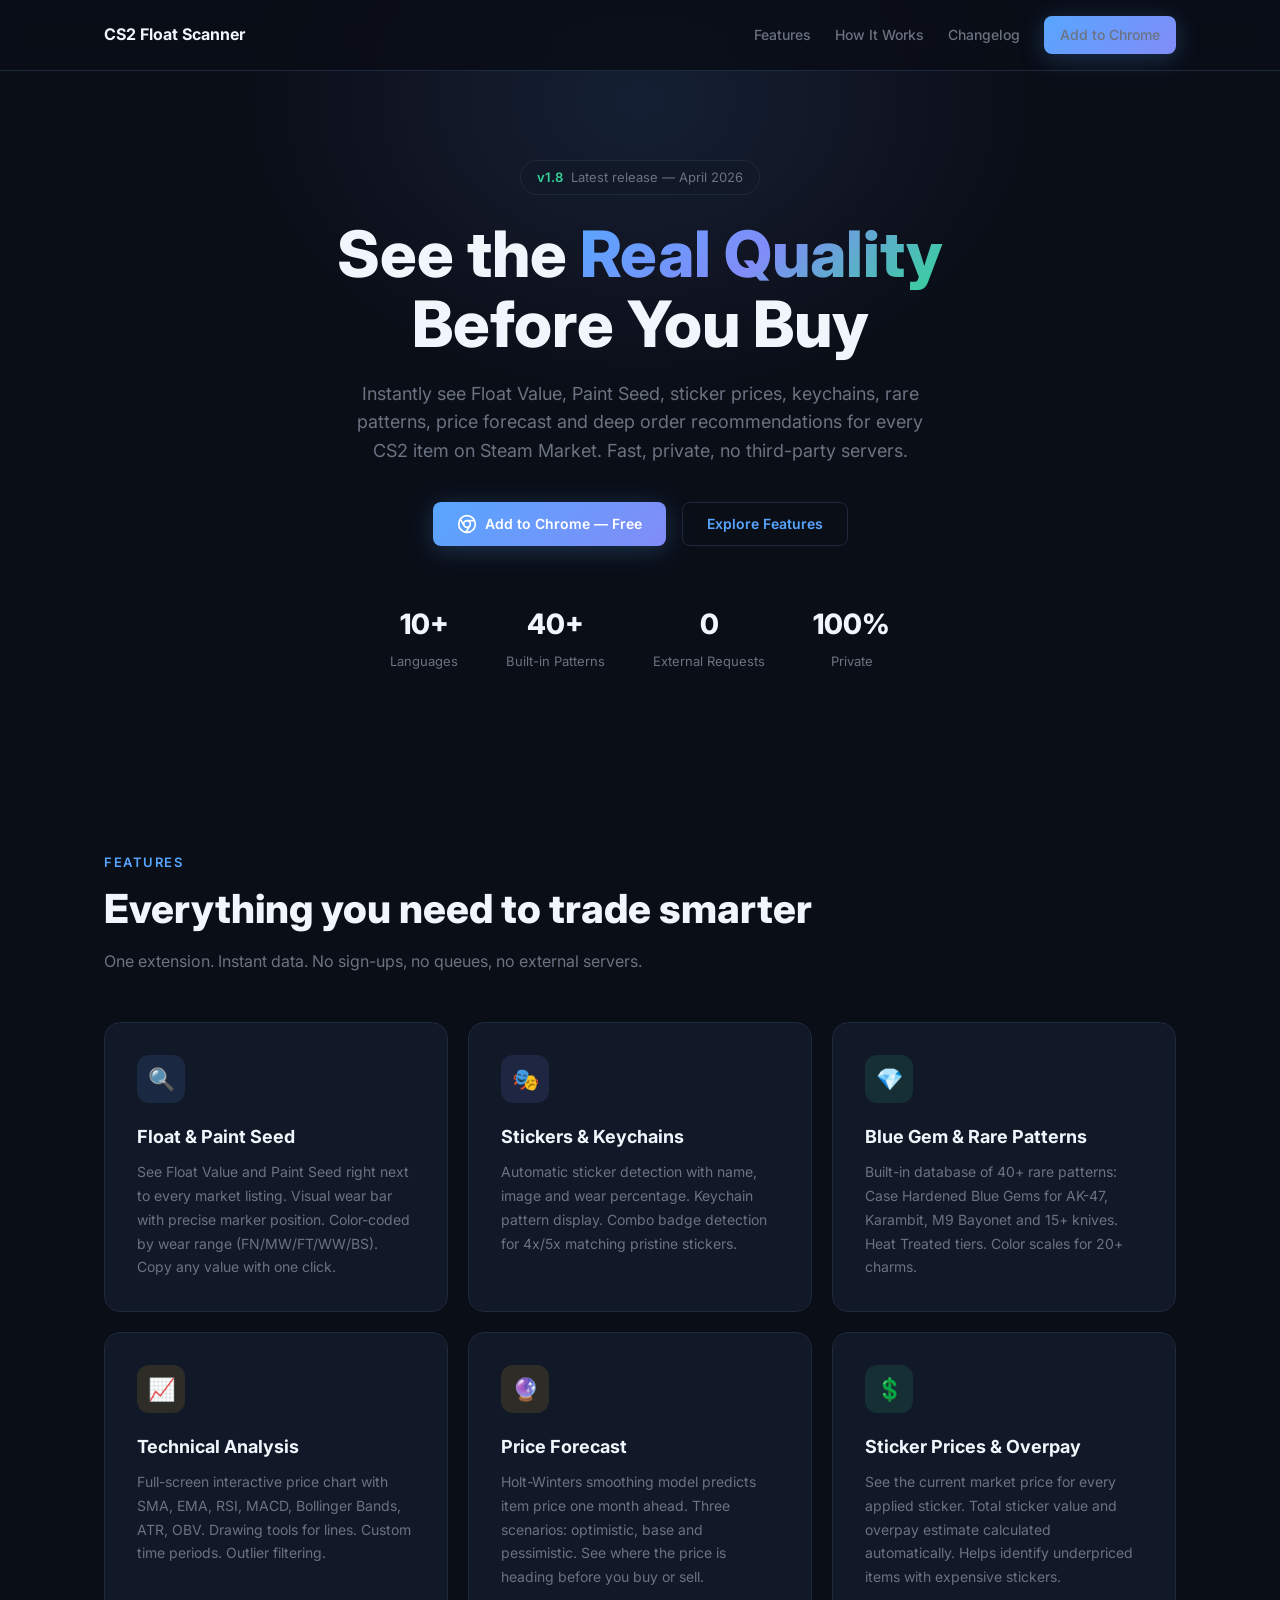
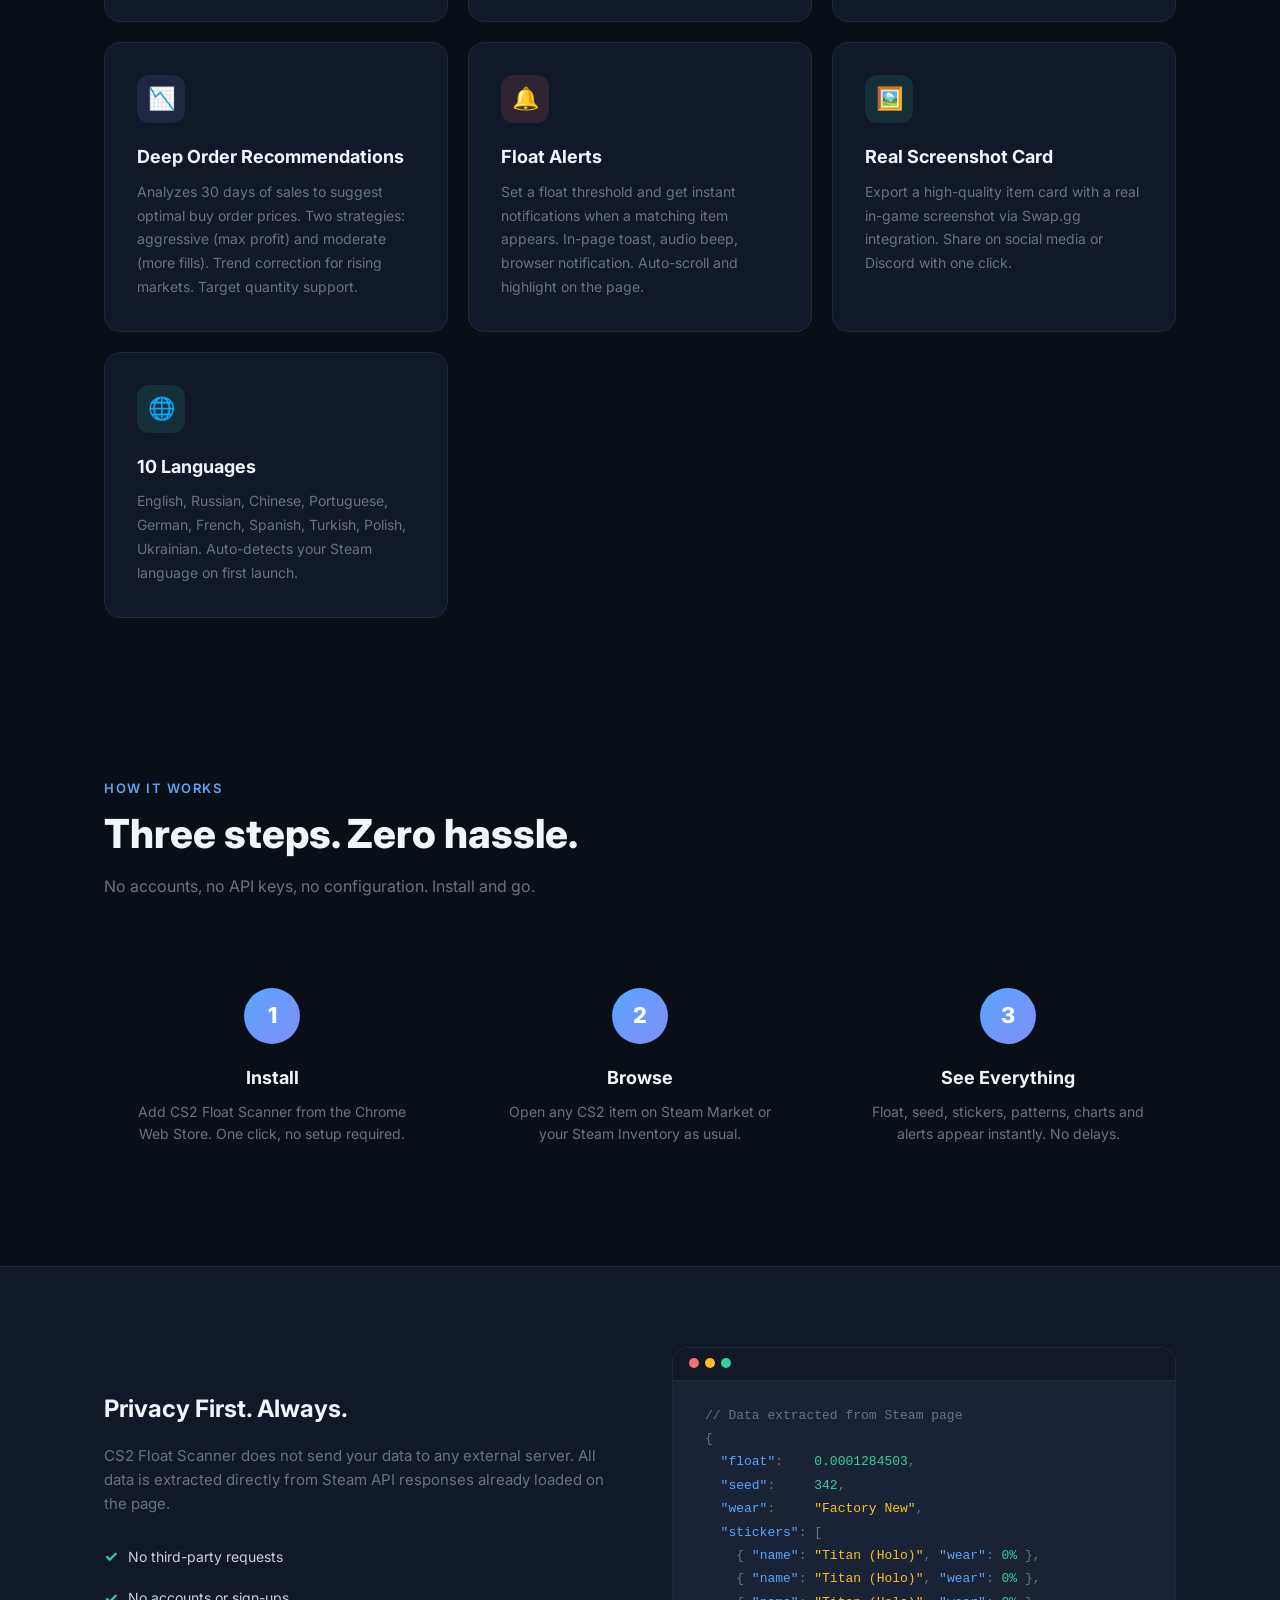
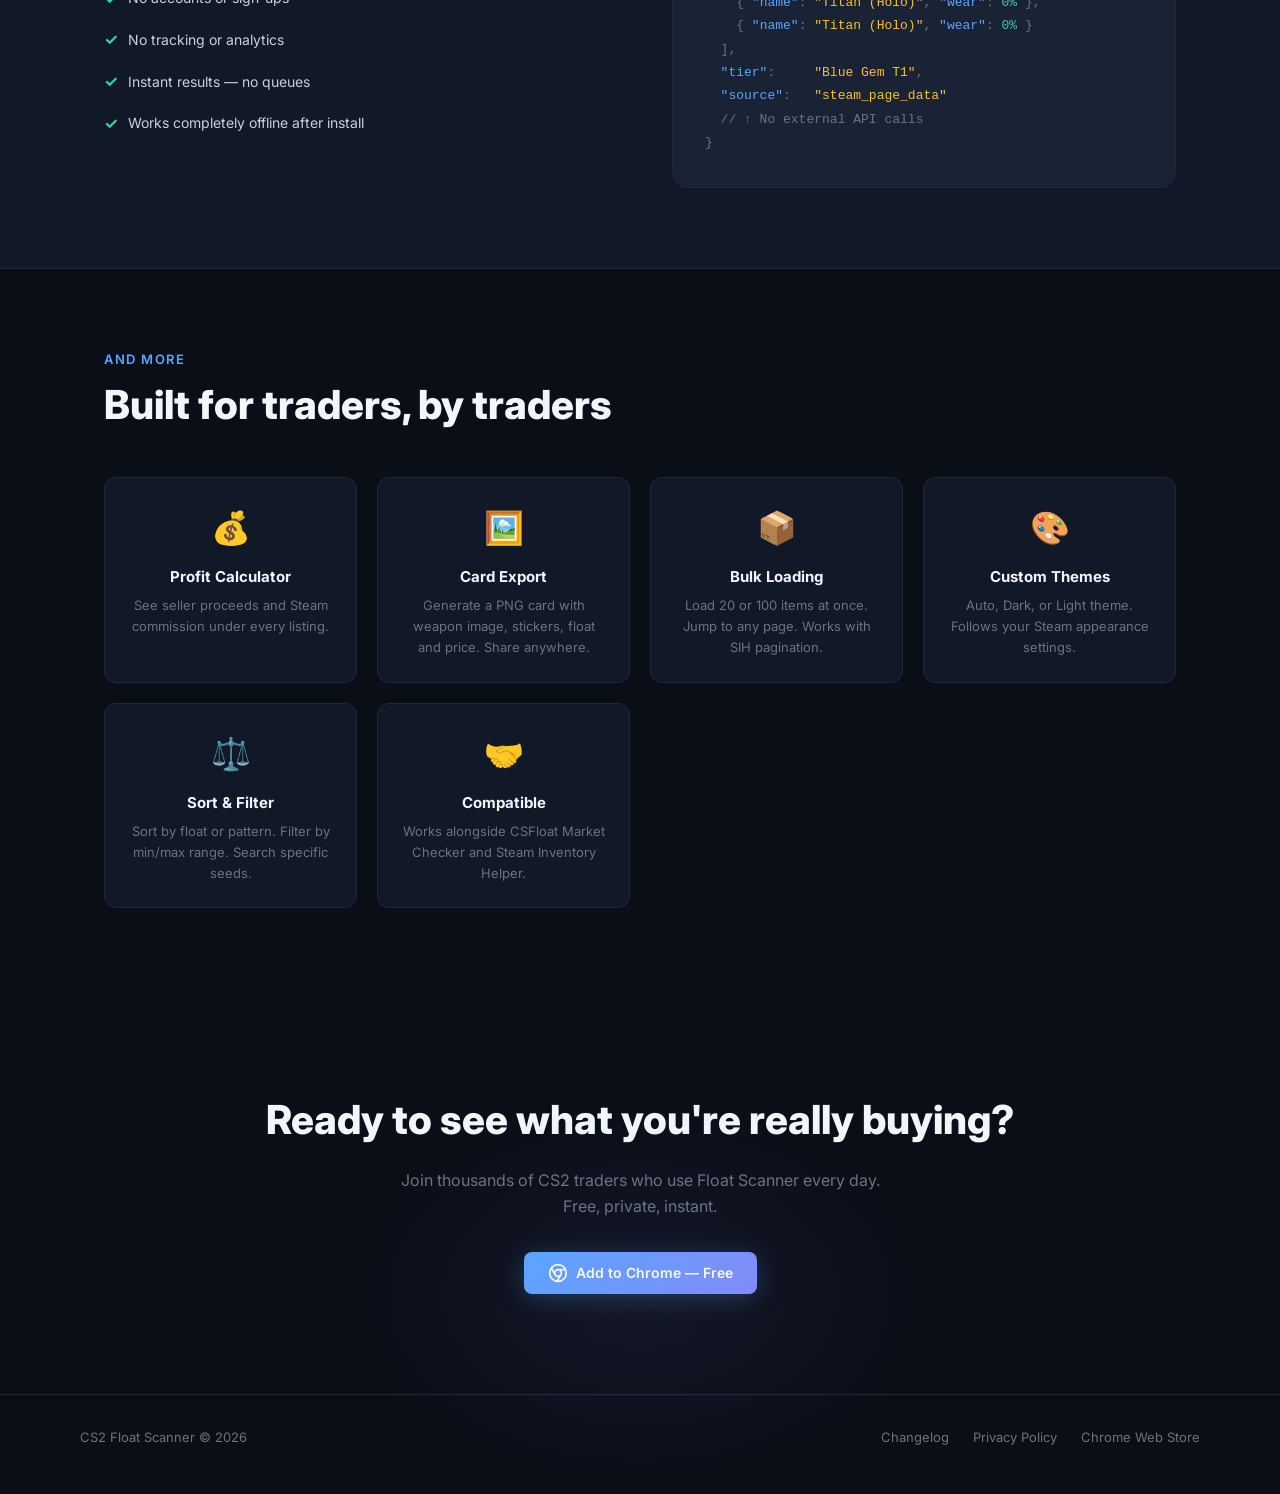
==== index.html @ b7ea1c14 "Update site - v1.8.0" ====
<!DOCTYPE html>
<html lang="en">
<head>
  <meta charset="UTF-8">
  <meta name="viewport" content="width=device-width, initial-scale=1.0">
  <title>CS2 Float Scanner — See the Real Quality Before You Buy</title>
  <meta name="description" content="Chrome extension that shows Float Value, Paint Seed, stickers, keychains, Blue Gem tiers, chart analysis and alerts for CS2 items on Steam Market.">
  <link rel="icon" type="image/png" href="https://raw.githubusercontent.com/cs2floatscanner/cs2floatscanner.github.io/main/icon48.png">
  <link rel="preconnect" href="https://fonts.googleapis.com">
  <link rel="preconnect" href="https://fonts.gstatic.com" crossorigin>
  <link href="https://fonts.googleapis.com/css2?family=Inter:wght@400;500;600;700;800&display=swap" rel="stylesheet">
  <style>
    :root {
      --bg: #0a0e17;
      --surface: #111827;
      --surface2: #1a2236;
      --border: #1e293b;
      --text: #c9d1d9;
      --text-dim: #6b7280;
      --heading: #f0f6fc;
      --accent: #58a6ff;
      --accent2: #818cf8;
      --green: #34d399;
      --orange: #fbbf24;
      --red: #f87171;
      --glow: rgba(88, 166, 255, 0.15);
    }

    * { margin: 0; padding: 0; box-sizing: border-box; }

    body {
      background: var(--bg);
      color: var(--text);
      font-family: 'Inter', -apple-system, 'Segoe UI', sans-serif;
      line-height: 1.6;
      overflow-x: hidden;
    }

    /* --- Nav --- */
    .nav {
      position: fixed;
      top: 0;
      left: 0;
      right: 0;
      z-index: 100;
      padding: 16px 0;
      background: rgba(10, 14, 23, 0.85);
      backdrop-filter: blur(12px);
      border-bottom: 1px solid var(--border);
    }

    .nav__inner {
      max-width: 1120px;
      margin: 0 auto;
      padding: 0 24px;
      display: flex;
      align-items: center;
      justify-content: space-between;
    }

    .nav__brand {
      display: flex;
      align-items: center;
      gap: 10px;
      text-decoration: none;
      color: var(--heading);
      font-weight: 700;
      font-size: 16px;
    }

    .nav__brand img {
      width: 32px;
      height: 32px;
      border-radius: 8px;
    }

    .nav__links {
      display: flex;
      gap: 24px;
      align-items: center;
    }

    .nav__links a {
      color: var(--text-dim);
      text-decoration: none;
      font-size: 14px;
      font-weight: 500;
      transition: color 0.15s;
    }

    .nav__links a:hover { color: var(--heading); }

    .btn {
      display: inline-flex;
      align-items: center;
      gap: 8px;
      padding: 10px 24px;
      border-radius: 8px;
      font-size: 14px;
      font-weight: 600;
      text-decoration: none;
      transition: all 0.2s;
      border: none;
      cursor: pointer;
    }

    .btn--primary {
      background: linear-gradient(135deg, var(--accent), var(--accent2));
      color: #fff;
      box-shadow: 0 4px 24px rgba(88, 166, 255, 0.25);
    }

    .btn--primary:hover {
      transform: translateY(-2px);
      box-shadow: 0 8px 32px rgba(88, 166, 255, 0.35);
    }

    .btn--outline {
      background: transparent;
      color: var(--accent);
      border: 1px solid var(--border);
    }

    .btn--outline:hover {
      background: var(--glow);
      border-color: var(--accent);
    }

    .btn--sm { padding: 8px 16px; font-size: 13px; }

    /* --- Hero --- */
    .hero {
      position: relative;
      padding: 160px 24px 100px;
      text-align: center;
      overflow: hidden;
    }

    .hero__glow {
      position: absolute;
      top: -200px;
      left: 50%;
      transform: translateX(-50%);
      width: 800px;
      height: 600px;
      background: radial-gradient(ellipse at center,
        rgba(88, 166, 255, 0.12) 0%,
        rgba(129, 140, 248, 0.06) 40%,
        transparent 70%);
      pointer-events: none;
      animation: pulseGlow 6s ease-in-out infinite;
    }

    @keyframes pulseGlow {
      0%, 100% { opacity: 0.8; transform: translateX(-50%) scale(1); }
      50% { opacity: 1; transform: translateX(-50%) scale(1.1); }
    }

    .hero__badge {
      display: inline-flex;
      align-items: center;
      gap: 8px;
      padding: 6px 16px;
      background: var(--surface);
      border: 1px solid var(--border);
      border-radius: 24px;
      font-size: 13px;
      color: var(--text-dim);
      margin-bottom: 24px;
      animation: fadeUp 0.6s ease-out both;
    }

    .hero__badge span { color: var(--green); font-weight: 600; }

    .hero h1 {
      font-size: clamp(36px, 6vw, 64px);
      font-weight: 800;
      color: var(--heading);
      line-height: 1.1;
      margin-bottom: 20px;
      animation: fadeUp 0.6s ease-out 0.1s both;
    }

    .hero h1 .gradient-text {
      background: linear-gradient(135deg, var(--accent), var(--accent2), var(--green));
      -webkit-background-clip: text;
      -webkit-text-fill-color: transparent;
      background-clip: text;
    }

    .hero__sub {
      font-size: 18px;
      color: var(--text-dim);
      max-width: 600px;
      margin: 0 auto 36px;
      animation: fadeUp 0.6s ease-out 0.2s both;
    }

    .hero__actions {
      display: flex;
      gap: 16px;
      justify-content: center;
      flex-wrap: wrap;
      animation: fadeUp 0.6s ease-out 0.3s both;
    }

    .hero__stats {
      display: flex;
      gap: 48px;
      justify-content: center;
      margin-top: 56px;
      animation: fadeUp 0.6s ease-out 0.4s both;
    }

    .hero__stat {
      text-align: center;
    }

    .hero__stat-value {
      font-size: 28px;
      font-weight: 800;
      color: var(--heading);
    }

    .hero__stat-label {
      font-size: 13px;
      color: var(--text-dim);
      margin-top: 4px;
    }

    @keyframes fadeUp {
      from { opacity: 0; transform: translateY(24px); }
      to { opacity: 1; transform: translateY(0); }
    }

    /* --- Section --- */
    .section {
      max-width: 1120px;
      margin: 0 auto;
      padding: 80px 24px;
    }

    .section__label {
      font-size: 13px;
      font-weight: 600;
      text-transform: uppercase;
      letter-spacing: 1.5px;
      color: var(--accent);
      margin-bottom: 12px;
    }

    .section__title {
      font-size: clamp(28px, 4vw, 40px);
      font-weight: 800;
      color: var(--heading);
      margin-bottom: 16px;
      line-height: 1.2;
    }

    .section__desc {
      font-size: 16px;
      color: var(--text-dim);
      max-width: 560px;
      margin-bottom: 48px;
    }

    /* --- Features grid --- */
    .features {
      display: grid;
      grid-template-columns: repeat(auto-fit, minmax(320px, 1fr));
      gap: 20px;
    }

    .feature-card {
      background: var(--surface);
      border: 1px solid var(--border);
      border-radius: 16px;
      padding: 32px;
      transition: all 0.25s;
      position: relative;
      overflow: hidden;
    }

    .feature-card::before {
      content: '';
      position: absolute;
      top: 0;
      left: 0;
      right: 0;
      height: 2px;
      background: linear-gradient(90deg, transparent, var(--accent), transparent);
      opacity: 0;
      transition: opacity 0.25s;
    }

    .feature-card:hover {
      border-color: rgba(88, 166, 255, 0.3);
      transform: translateY(-4px);
      box-shadow: 0 12px 40px rgba(0, 0, 0, 0.3);
    }

    .feature-card:hover::before { opacity: 1; }

    .feature-card__icon {
      width: 48px;
      height: 48px;
      border-radius: 12px;
      display: flex;
      align-items: center;
      justify-content: center;
      font-size: 22px;
      margin-bottom: 20px;
    }

    .feature-card__icon--blue   { background: rgba(88, 166, 255, 0.12); }
    .feature-card__icon--purple { background: rgba(129, 140, 248, 0.12); }
    .feature-card__icon--green  { background: rgba(52, 211, 153, 0.12); }
    .feature-card__icon--orange { background: rgba(251, 191, 36, 0.12); }
    .feature-card__icon--red    { background: rgba(248, 113, 113, 0.12); }
    .feature-card__icon--teal   { background: rgba(45, 212, 191, 0.12); }

    .feature-card h3 {
      font-size: 18px;
      font-weight: 700;
      color: var(--heading);
      margin-bottom: 8px;
    }

    .feature-card p {
      font-size: 14px;
      color: var(--text-dim);
      line-height: 1.7;
    }

    /* --- How it works --- */
    .steps {
      display: grid;
      grid-template-columns: repeat(3, 1fr);
      gap: 32px;
      counter-reset: step;
    }

    .step {
      text-align: center;
      padding: 40px 24px;
      counter-increment: step;
      position: relative;
    }

    .step__number {
      width: 56px;
      height: 56px;
      border-radius: 50%;
      background: linear-gradient(135deg, var(--accent), var(--accent2));
      color: #fff;
      font-size: 22px;
      font-weight: 800;
      display: flex;
      align-items: center;
      justify-content: center;
      margin: 0 auto 20px;
    }

    .step h3 {
      font-size: 18px;
      font-weight: 700;
      color: var(--heading);
      margin-bottom: 8px;
    }

    .step p {
      font-size: 14px;
      color: var(--text-dim);
    }

    /* --- Showcase --- */
    .showcase {
      background: var(--surface);
      border-top: 1px solid var(--border);
      border-bottom: 1px solid var(--border);
    }

    .showcase__grid {
      display: grid;
      grid-template-columns: 1fr 1fr;
      gap: 64px;
      align-items: center;
    }

    .showcase__text h3 {
      font-size: 24px;
      font-weight: 700;
      color: var(--heading);
      margin-bottom: 16px;
    }

    .showcase__text p {
      color: var(--text-dim);
      margin-bottom: 12px;
      font-size: 15px;
    }

    .showcase__list {
      list-style: none;
      margin-top: 20px;
    }

    .showcase__list li {
      padding: 8px 0;
      font-size: 14px;
      color: var(--text);
      display: flex;
      align-items: center;
      gap: 10px;
    }

    .showcase__list li::before {
      content: '✓';
      color: var(--green);
      font-weight: 700;
      font-size: 16px;
      flex-shrink: 0;
    }

    .showcase__visual {
      background: var(--surface2);
      border: 1px solid var(--border);
      border-radius: 16px;
      padding: 32px;
      font-family: 'SF Mono', 'Fira Code', monospace;
      font-size: 13px;
      line-height: 1.8;
      color: var(--text-dim);
      position: relative;
      overflow: hidden;
    }

    .showcase__visual::before {
      content: '';
      position: absolute;
      top: 0;
      left: 0;
      right: 0;
      height: 32px;
      background: rgba(0,0,0,0.3);
      border-bottom: 1px solid var(--border);
    }

    .showcase__visual .dots {
      position: absolute;
      top: 10px;
      left: 16px;
      display: flex;
      gap: 6px;
    }

    .showcase__visual .dots span {
      width: 10px;
      height: 10px;
      border-radius: 50%;
    }

    .showcase__visual .dots span:nth-child(1) { background: var(--red); }
    .showcase__visual .dots span:nth-child(2) { background: var(--orange); }
    .showcase__visual .dots span:nth-child(3) { background: var(--green); }

    .showcase__visual pre {
      margin-top: 24px;
      white-space: pre-wrap;
    }

    .showcase__visual .hl-key { color: var(--accent); }
    .showcase__visual .hl-val { color: var(--green); }
    .showcase__visual .hl-str { color: var(--orange); }
    .showcase__visual .hl-dim { color: var(--text-dim); }

    /* --- Highlights row --- */
    .highlights {
      display: grid;
      grid-template-columns: repeat(auto-fit, minmax(240px, 1fr));
      gap: 20px;
      margin-top: 48px;
    }

    .highlight {
      background: var(--surface);
      border: 1px solid var(--border);
      border-radius: 12px;
      padding: 24px;
      text-align: center;
    }

    .highlight__icon {
      font-size: 32px;
      margin-bottom: 12px;
    }

    .highlight h4 {
      font-size: 15px;
      font-weight: 700;
      color: var(--heading);
      margin-bottom: 6px;
    }

    .highlight p {
      font-size: 13px;
      color: var(--text-dim);
    }

    /* --- CTA --- */
    .cta {
      text-align: center;
      padding: 100px 24px;
      position: relative;
    }

    .cta__glow {
      position: absolute;
      bottom: -100px;
      left: 50%;
      transform: translateX(-50%);
      width: 600px;
      height: 400px;
      background: radial-gradient(ellipse at center,
        rgba(129, 140, 248, 0.08) 0%,
        transparent 70%);
      pointer-events: none;
    }

    .cta h2 {
      font-size: clamp(28px, 4vw, 40px);
      font-weight: 800;
      color: var(--heading);
      margin-bottom: 16px;
    }

    .cta p {
      font-size: 16px;
      color: var(--text-dim);
      margin-bottom: 32px;
      max-width: 480px;
      margin-left: auto;
      margin-right: auto;
    }

    /* --- Footer --- */
    .footer {
      border-top: 1px solid var(--border);
      padding: 32px 24px;
    }

    .footer__inner {
      max-width: 1120px;
      margin: 0 auto;
      display: flex;
      justify-content: space-between;
      align-items: center;
      flex-wrap: wrap;
      gap: 16px;
    }

    .footer__copy {
      font-size: 13px;
      color: var(--text-dim);
    }

    .footer__links {
      display: flex;
      gap: 24px;
    }

    .footer__links a {
      color: var(--text-dim);
      text-decoration: none;
      font-size: 13px;
      transition: color 0.15s;
    }

    .footer__links a:hover { color: var(--accent); }

    /* --- Animations --- */
    .reveal {
      opacity: 0;
      transform: translateY(32px);
      transition: opacity 0.6s ease-out, transform 0.6s ease-out;
    }

    .reveal.visible {
      opacity: 1;
      transform: translateY(0);
    }

    /* --- Responsive --- */
    @media (max-width: 768px) {
      .steps { grid-template-columns: 1fr; gap: 16px; }
      .showcase__grid { grid-template-columns: 1fr; gap: 32px; }
      .hero__stats { gap: 24px; }
      .nav__links { gap: 12px; }
      .nav__links a:not(.btn) { display: none; }
      .features { grid-template-columns: 1fr; }
    }
  </style>
</head>
<body>

<!-- Nav -->
<nav class="nav">
  <div class="nav__inner">
    <a href="#" class="nav__brand">
      <img src="https://raw.githubusercontent.com/cs2floatscanner/cs2floatscanner.github.io/main/icon48.png"
           alt="" onerror="this.style.display='none'">
      CS2 Float Scanner
    </a>
    <div class="nav__links">
      <a href="#features">Features</a>
      <a href="#how">How It Works</a>
      <a href="changelog.html">Changelog</a>
      <a href="https://chromewebstore.google.com/detail/cs2-float-scanner/klnnekdaeiiakpipgkdhllhpbnllieig"
         target="_blank" class="btn btn--primary btn--sm">Add to Chrome</a>
    </div>
  </div>
</nav>

<!-- Hero -->
<section class="hero">
  <div class="hero__glow"></div>
  <div class="hero__badge">
    <span>v1.8</span> Latest release &mdash; April 2026
  </div>
  <h1>See the <span class="gradient-text">Real Quality</span><br>Before You Buy</h1>
  <p class="hero__sub">
    Instantly see Float Value, Paint Seed, sticker prices, keychains, rare patterns, price forecast
    and deep order recommendations for every CS2 item on Steam Market. Fast, private, no third-party servers.
  </p>
  <div class="hero__actions">
    <a href="https://chromewebstore.google.com/detail/cs2-float-scanner/klnnekdaeiiakpipgkdhllhpbnllieig"
       target="_blank" class="btn btn--primary">
      <svg width="20" height="20" viewBox="0 0 24 24" fill="none" stroke="currentColor" stroke-width="2"><circle cx="12" cy="12" r="10"/><circle cx="12" cy="12" r="4"/><line x1="21.17" y1="8" x2="12" y2="8"/><line x1="3.95" y1="6.06" x2="8.54" y2="14"/><line x1="10.88" y1="21.94" x2="15.46" y2="14"/></svg>
      Add to Chrome &mdash; Free
    </a>
    <a href="#features" class="btn btn--outline">Explore Features</a>
  </div>
  <div class="hero__stats">
    <div class="hero__stat">
      <div class="hero__stat-value">10+</div>
      <div class="hero__stat-label">Languages</div>
    </div>
    <div class="hero__stat">
      <div class="hero__stat-value">40+</div>
      <div class="hero__stat-label">Built-in Patterns</div>
    </div>
    <div class="hero__stat">
      <div class="hero__stat-value">0</div>
      <div class="hero__stat-label">External Requests</div>
    </div>
    <div class="hero__stat">
      <div class="hero__stat-value">100%</div>
      <div class="hero__stat-label">Private</div>
    </div>
  </div>
</section>

<!-- Features -->
<section class="section" id="features">
  <div class="section__label reveal">Features</div>
  <h2 class="section__title reveal">Everything you need to trade smarter</h2>
  <p class="section__desc reveal">
    One extension. Instant data. No sign-ups, no queues, no external servers.
  </p>

  <div class="features">
    <div class="feature-card reveal">
      <div class="feature-card__icon feature-card__icon--blue">&#x1F50D;</div>
      <h3>Float &amp; Paint Seed</h3>
      <p>See Float Value and Paint Seed right next to every market listing. Visual wear bar with precise marker position. Color-coded by wear range (FN/MW/FT/WW/BS). Copy any value with one click.</p>
    </div>

    <div class="feature-card reveal">
      <div class="feature-card__icon feature-card__icon--purple">&#x1F3AD;</div>
      <h3>Stickers &amp; Keychains</h3>
      <p>Automatic sticker detection with name, image and wear percentage. Keychain pattern display. Combo badge detection for 4x/5x matching pristine stickers.</p>
    </div>

    <div class="feature-card reveal">
      <div class="feature-card__icon feature-card__icon--green">&#x1F48E;</div>
      <h3>Blue Gem &amp; Rare Patterns</h3>
      <p>Built-in database of 40+ rare patterns: Case Hardened Blue Gems for AK-47, Karambit, M9 Bayonet and 15+ knives. Heat Treated tiers. Color scales for 20+ charms.</p>
    </div>

    <div class="feature-card reveal">
      <div class="feature-card__icon feature-card__icon--orange">&#x1F4C8;</div>
      <h3>Technical Analysis</h3>
      <p>Full-screen interactive price chart with SMA, EMA, RSI, MACD, Bollinger Bands, ATR, OBV. Drawing tools for lines. Custom time periods. Outlier filtering.</p>
    </div>

    <div class="feature-card reveal">
      <div class="feature-card__icon feature-card__icon--orange">&#x1F52E;</div>
      <h3>Price Forecast</h3>
      <p>Holt-Winters smoothing model predicts item price one month ahead. Three scenarios: optimistic, base and pessimistic. See where the price is heading before you buy or sell.</p>
    </div>

    <div class="feature-card reveal">
      <div class="feature-card__icon feature-card__icon--green">&#x1F4B2;</div>
      <h3>Sticker Prices &amp; Overpay</h3>
      <p>See the current market price for every applied sticker. Total sticker value and overpay estimate calculated automatically. Helps identify underpriced items with expensive stickers.</p>
    </div>

    <div class="feature-card reveal">
      <div class="feature-card__icon feature-card__icon--purple">&#x1F4C9;</div>
      <h3>Deep Order Recommendations</h3>
      <p>Analyzes 30 days of sales to suggest optimal buy order prices. Two strategies: aggressive (max profit) and moderate (more fills). Trend correction for rising markets. Target quantity support.</p>
    </div>

    <div class="feature-card reveal">
      <div class="feature-card__icon feature-card__icon--red">&#x1F514;</div>
      <h3>Float Alerts</h3>
      <p>Set a float threshold and get instant notifications when a matching item appears. In-page toast, audio beep, browser notification. Auto-scroll and highlight on the page.</p>
    </div>

    <div class="feature-card reveal">
      <div class="feature-card__icon feature-card__icon--teal">&#x1F5BC;&#xFE0F;</div>
      <h3>Real Screenshot Card</h3>
      <p>Export a high-quality item card with a real in-game screenshot via Swap.gg integration. Share on social media or Discord with one click.</p>
    </div>

    <div class="feature-card reveal">
      <div class="feature-card__icon feature-card__icon--teal">&#x1F310;</div>
      <h3>10 Languages</h3>
      <p>English, Russian, Chinese, Portuguese, German, French, Spanish, Turkish, Polish, Ukrainian. Auto-detects your Steam language on first launch.</p>
    </div>
  </div>
</section>

<!-- How it works -->
<section class="section" id="how">
  <div class="section__label reveal">How It Works</div>
  <h2 class="section__title reveal">Three steps. Zero hassle.</h2>
  <p class="section__desc reveal">
    No accounts, no API keys, no configuration. Install and go.
  </p>

  <div class="steps">
    <div class="step reveal">
      <div class="step__number">1</div>
      <h3>Install</h3>
      <p>Add CS2 Float Scanner from the Chrome Web Store. One click, no setup required.</p>
    </div>
    <div class="step reveal">
      <div class="step__number">2</div>
      <h3>Browse</h3>
      <p>Open any CS2 item on Steam Market or your Steam Inventory as usual.</p>
    </div>
    <div class="step reveal">
      <div class="step__number">3</div>
      <h3>See Everything</h3>
      <p>Float, seed, stickers, patterns, charts and alerts appear instantly. No delays.</p>
    </div>
  </div>
</section>

<!-- Showcase: Privacy -->
<section class="showcase">
  <div class="section">
    <div class="showcase__grid">
      <div class="showcase__text reveal">
        <h3>Privacy First. Always.</h3>
        <p>
          CS2 Float Scanner does not send your data to any external server.
          All data is extracted directly from Steam API responses already loaded on the page.
        </p>
        <ul class="showcase__list">
          <li>No third-party requests</li>
          <li>No accounts or sign-ups</li>
          <li>No tracking or analytics</li>
          <li>Instant results — no queues</li>
          <li>Works completely offline after install</li>
        </ul>
      </div>
      <div class="showcase__visual reveal">
        <div class="dots"><span></span><span></span><span></span></div>
        <pre>
<span class="hl-dim">// Data extracted from Steam page</span>
{
  <span class="hl-key">"float"</span>:    <span class="hl-val">0.0001284503</span>,
  <span class="hl-key">"seed"</span>:     <span class="hl-val">342</span>,
  <span class="hl-key">"wear"</span>:     <span class="hl-str">"Factory New"</span>,
  <span class="hl-key">"stickers"</span>: [
    { <span class="hl-key">"name"</span>: <span class="hl-str">"Titan (Holo)"</span>, <span class="hl-key">"wear"</span>: <span class="hl-val">0%</span> },
    { <span class="hl-key">"name"</span>: <span class="hl-str">"Titan (Holo)"</span>, <span class="hl-key">"wear"</span>: <span class="hl-val">0%</span> },
    { <span class="hl-key">"name"</span>: <span class="hl-str">"Titan (Holo)"</span>, <span class="hl-key">"wear"</span>: <span class="hl-val">0%</span> },
    { <span class="hl-key">"name"</span>: <span class="hl-str">"Titan (Holo)"</span>, <span class="hl-key">"wear"</span>: <span class="hl-val">0%</span> }
  ],
  <span class="hl-key">"tier"</span>:     <span class="hl-str">"Blue Gem T1"</span>,
  <span class="hl-key">"source"</span>:   <span class="hl-str">"steam_page_data"</span>
  <span class="hl-dim">// ↑ No external API calls</span>
}</pre>
      </div>
    </div>
  </div>
</section>

<!-- More highlights -->
<section class="section">
  <div class="section__label reveal">And More</div>
  <h2 class="section__title reveal">Built for traders, by traders</h2>

  <div class="highlights">
    <div class="highlight reveal">
      <div class="highlight__icon">&#x1F4B0;</div>
      <h4>Profit Calculator</h4>
      <p>See seller proceeds and Steam commission under every listing.</p>
    </div>
    <div class="highlight reveal">
      <div class="highlight__icon">&#x1F5BC;&#xFE0F;</div>
      <h4>Card Export</h4>
      <p>Generate a PNG card with weapon image, stickers, float and price. Share anywhere.</p>
    </div>
    <div class="highlight reveal">
      <div class="highlight__icon">&#x1F4E6;</div>
      <h4>Bulk Loading</h4>
      <p>Load 20 or 100 items at once. Jump to any page. Works with SIH pagination.</p>
    </div>
    <div class="highlight reveal">
      <div class="highlight__icon">&#x1F3A8;</div>
      <h4>Custom Themes</h4>
      <p>Auto, Dark, or Light theme. Follows your Steam appearance settings.</p>
    </div>
    <div class="highlight reveal">
      <div class="highlight__icon">&#x2696;&#xFE0F;</div>
      <h4>Sort &amp; Filter</h4>
      <p>Sort by float or pattern. Filter by min/max range. Search specific seeds.</p>
    </div>
    <div class="highlight reveal">
      <div class="highlight__icon">&#x1F91D;</div>
      <h4>Compatible</h4>
      <p>Works alongside CSFloat Market Checker and Steam Inventory Helper.</p>
    </div>
  </div>
</section>

<!-- CTA -->
<section class="cta">
  <div class="cta__glow"></div>
  <h2>Ready to see what you're really buying?</h2>
  <p>Join thousands of CS2 traders who use Float Scanner every day. Free, private, instant.</p>
  <a href="https://chromewebstore.google.com/detail/cs2-float-scanner/klnnekdaeiiakpipgkdhllhpbnllieig"
     target="_blank" class="btn btn--primary">
    <svg width="20" height="20" viewBox="0 0 24 24" fill="none" stroke="currentColor" stroke-width="2"><circle cx="12" cy="12" r="10"/><circle cx="12" cy="12" r="4"/><line x1="21.17" y1="8" x2="12" y2="8"/><line x1="3.95" y1="6.06" x2="8.54" y2="14"/><line x1="10.88" y1="21.94" x2="15.46" y2="14"/></svg>
    Add to Chrome &mdash; Free
  </a>
</section>

<!-- Footer -->
<footer class="footer">
  <div class="footer__inner">
    <div class="footer__copy">CS2 Float Scanner &copy; 2026</div>
    <div class="footer__links">
      <a href="changelog.html">Changelog</a>
      <a href="privacy-policy.html">Privacy Policy</a>
      <a href="https://chromewebstore.google.com/detail/cs2-float-scanner/klnnekdaeiiakpipgkdhllhpbnllieig"
         target="_blank">Chrome Web Store</a>
    </div>
  </div>
</footer>

<script>
  // Scroll reveal animation
  (function () {
    var els = document.querySelectorAll('.reveal');
    if (!('IntersectionObserver' in window)) {
      for (var i = 0; i < els.length; i++) els[i].classList.add('visible');
      return;
    }
    var observer = new IntersectionObserver(function (entries) {
      entries.forEach(function (entry) {
        if (entry.isIntersecting) {
          entry.target.classList.add('visible');
          observer.unobserve(entry.target);
        }
      });
    }, { threshold: 0.15 });
    els.forEach(function (el) { observer.observe(el); });
  })();
</script>

</body>
</html>
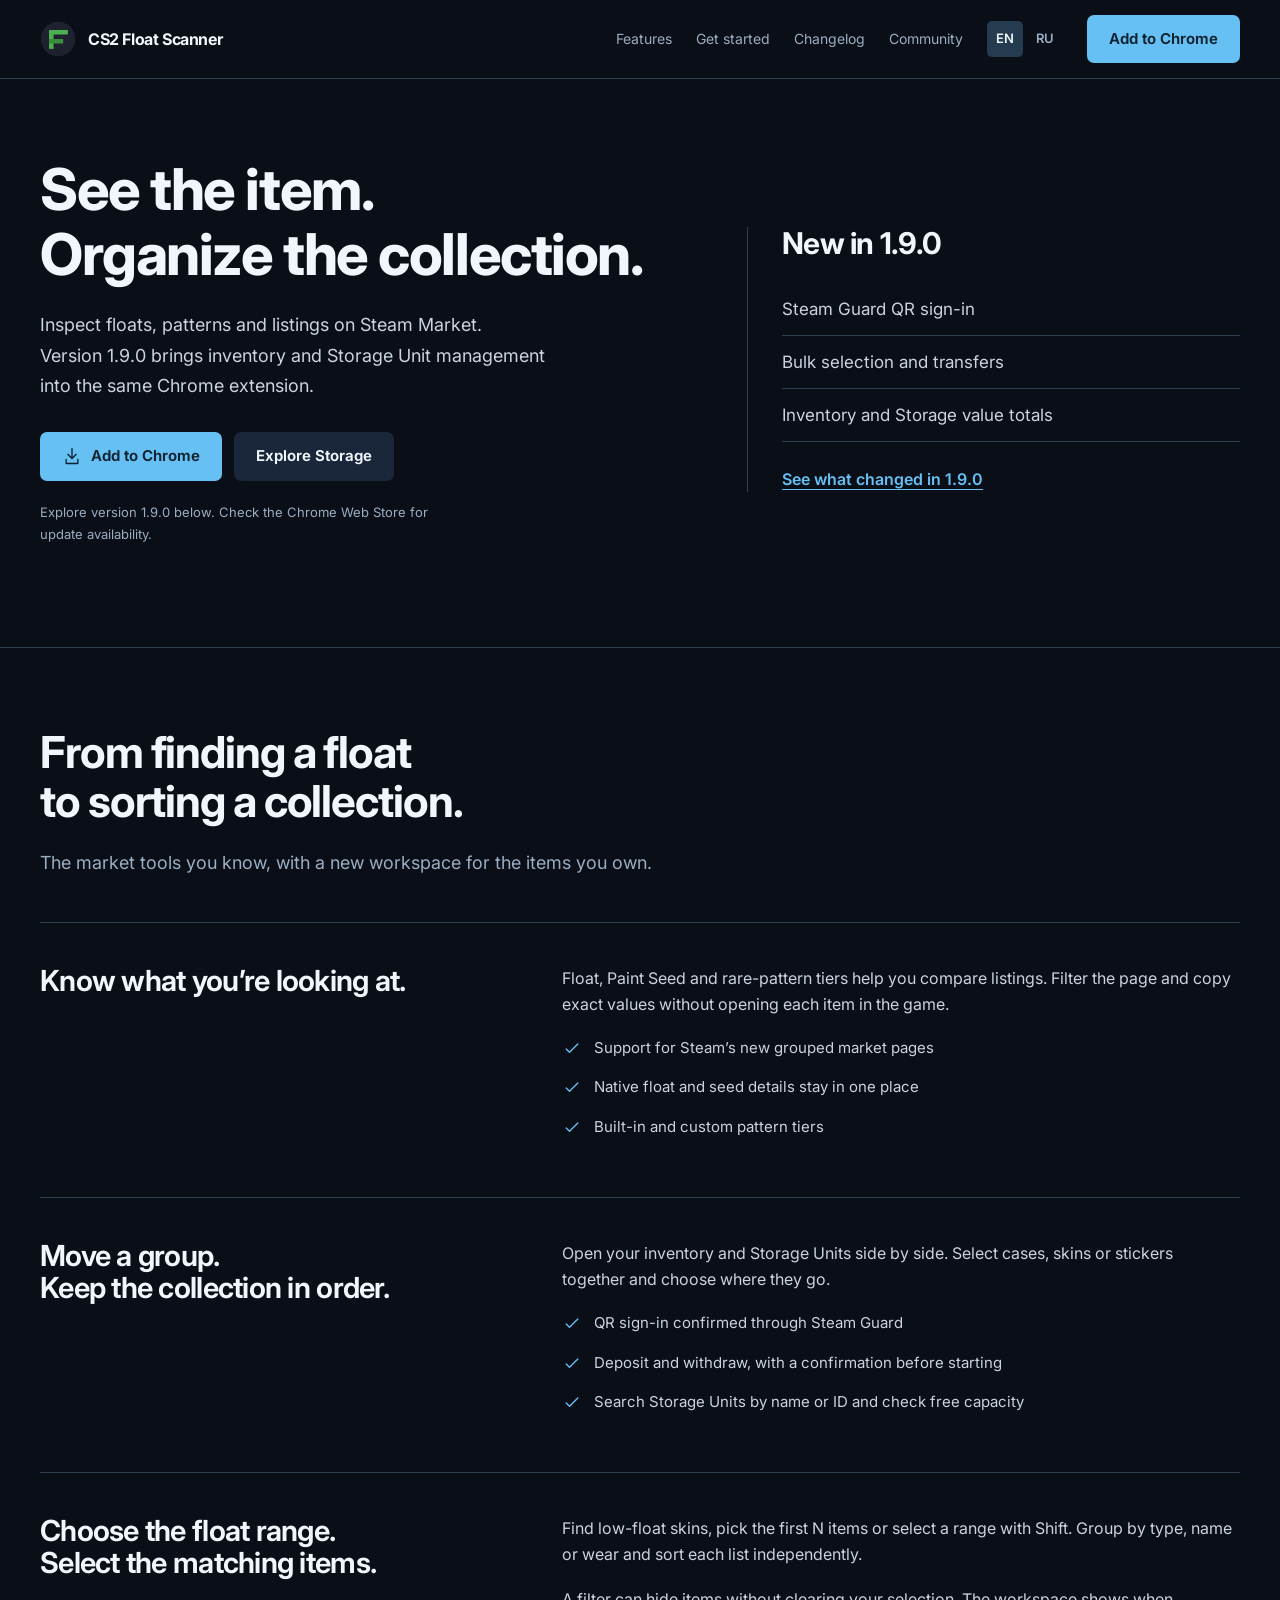
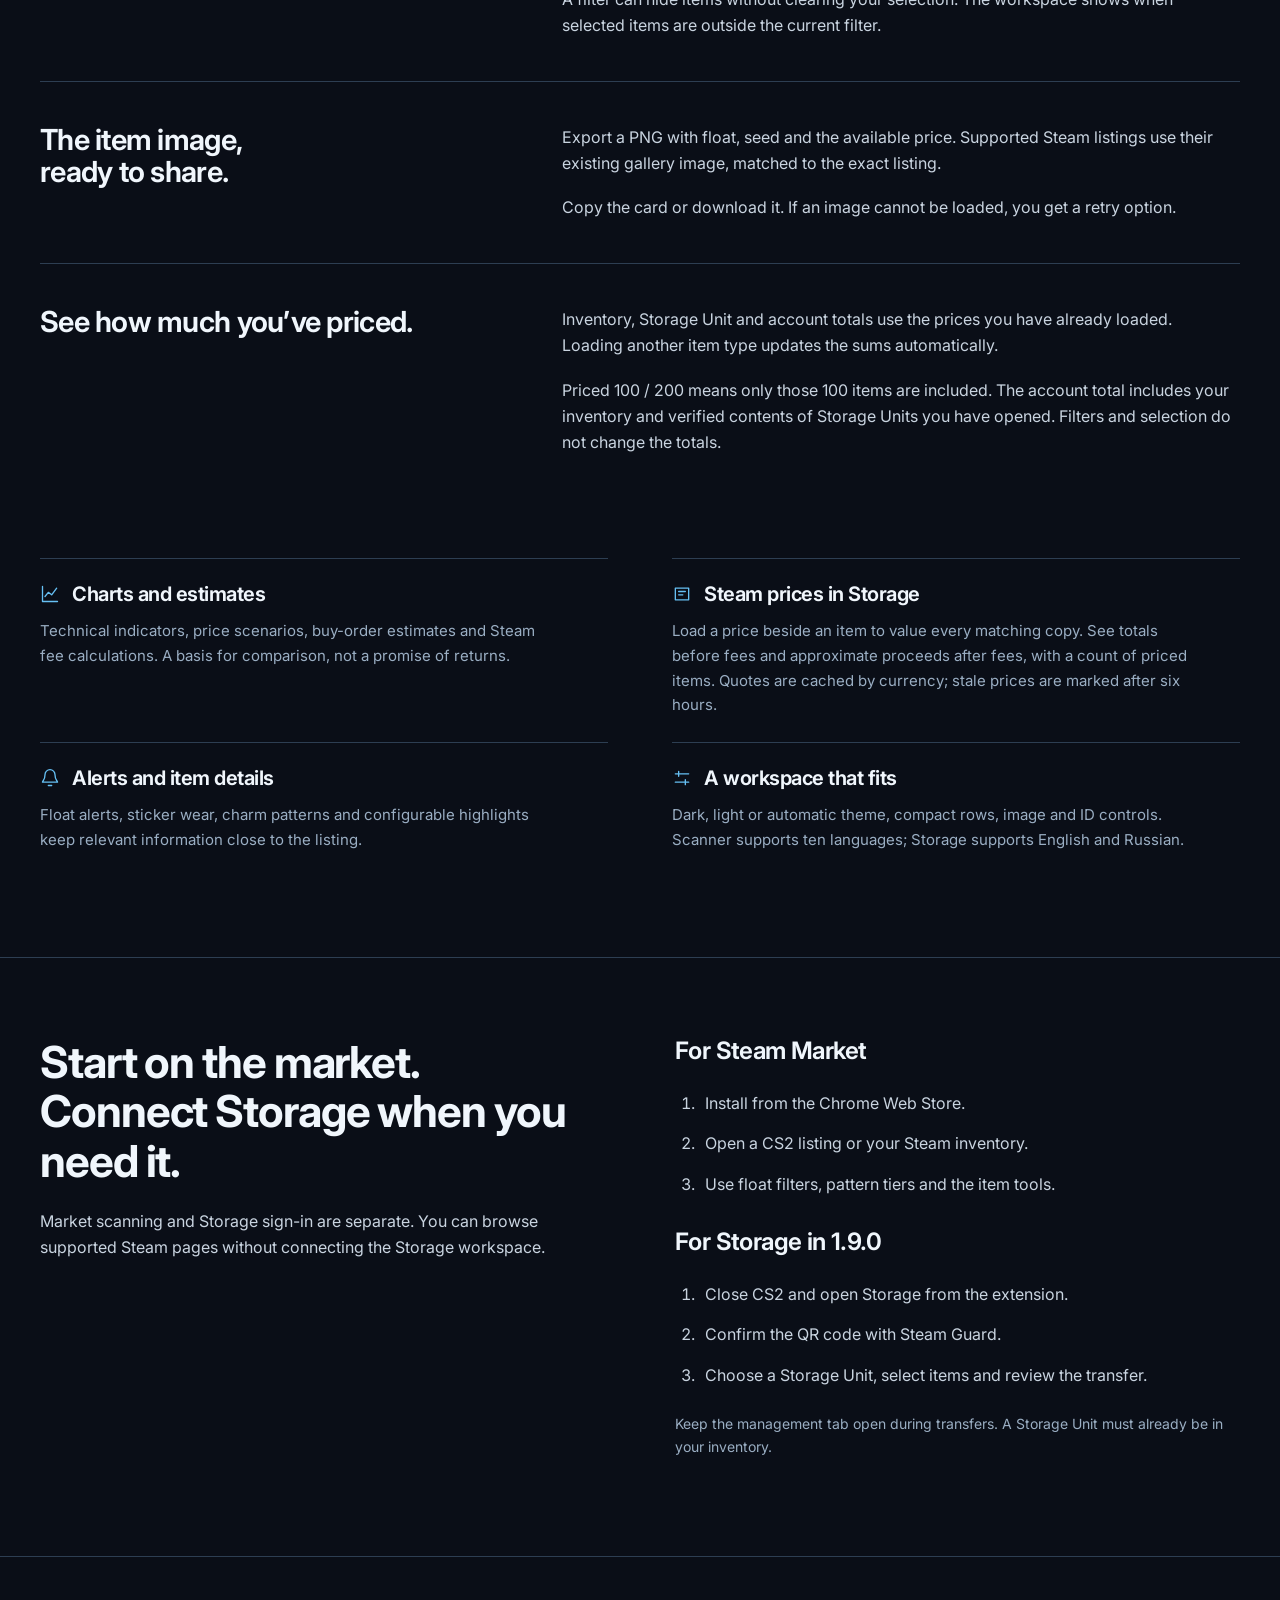
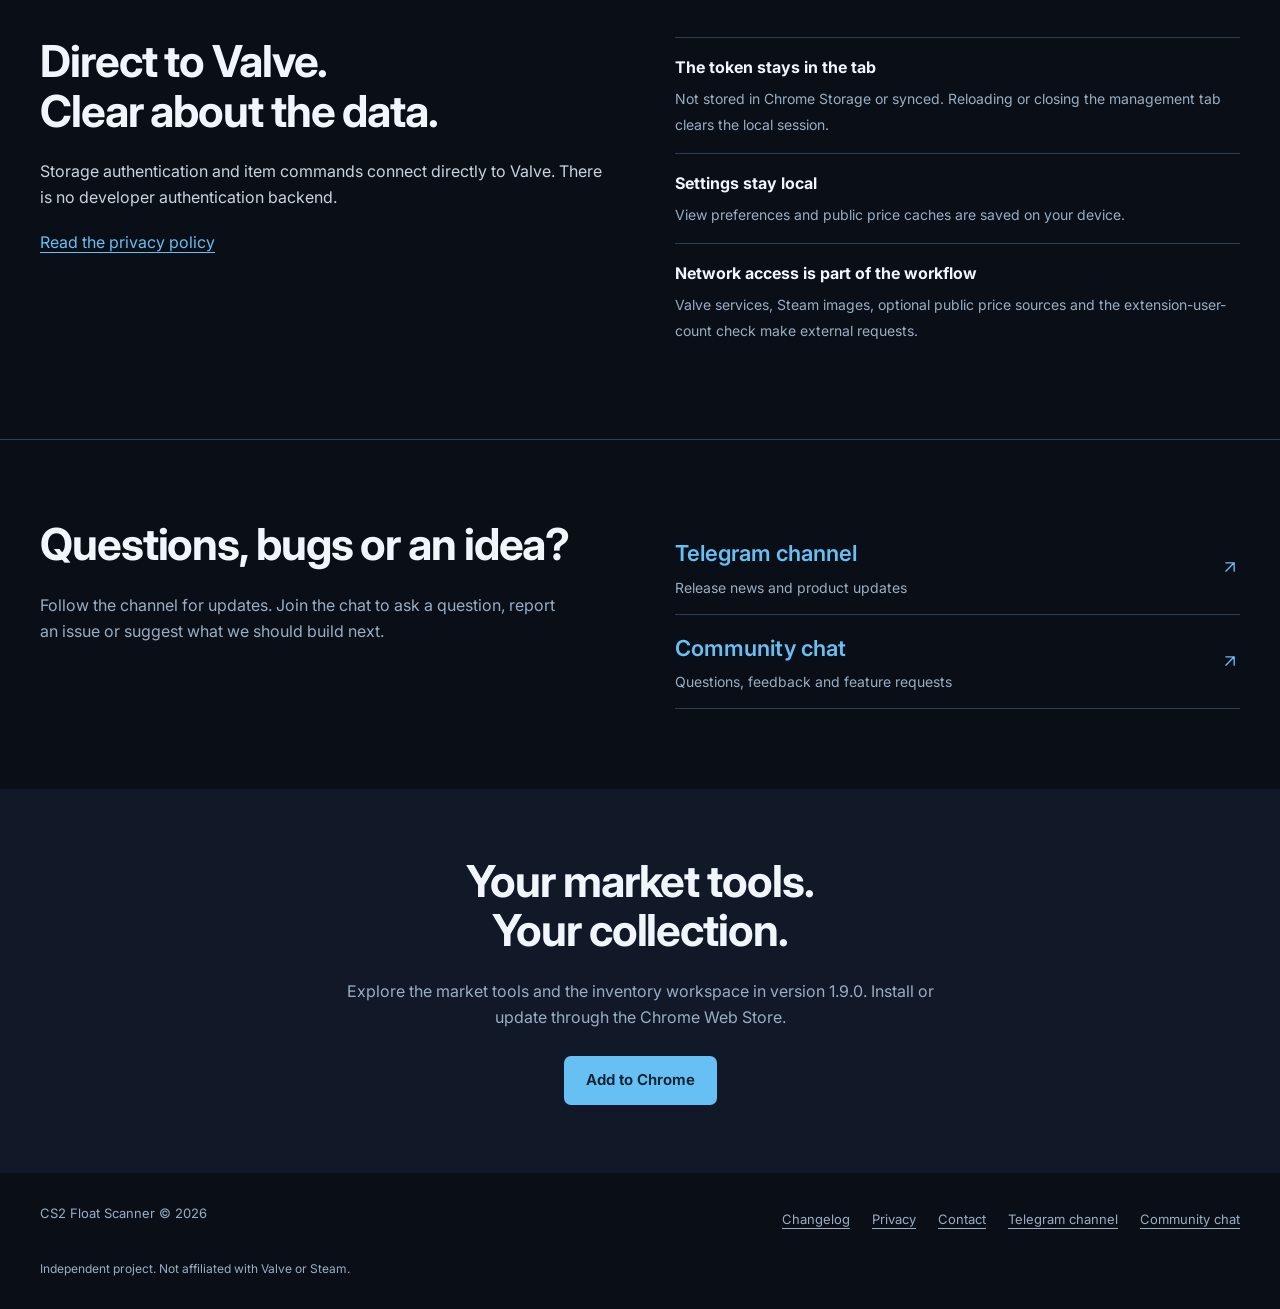
==== commit f444bee3: "Update site for 1.9.0 and add Telegram community links" ====
--- a/index.html
+++ b/index.html
@@ -1,887 +1,17 @@
-<!DOCTYPE html>
-<html lang="en">
-<head>
-  <meta charset="UTF-8">
-  <meta name="viewport" content="width=device-width, initial-scale=1.0">
-  <title>CS2 Float Scanner — See the Real Quality Before You Buy</title>
-  <meta name="description" content="Chrome extension that shows Float Value, Paint Seed, stickers, keychains, Blue Gem tiers, chart analysis and alerts for CS2 items on Steam Market.">
-  <link rel="icon" type="image/png" href="https://raw.githubusercontent.com/cs2floatscanner/cs2floatscanner.github.io/main/icon48.png">
-  <link rel="preconnect" href="https://fonts.googleapis.com">
-  <link rel="preconnect" href="https://fonts.gstatic.com" crossorigin>
-  <link href="https://fonts.googleapis.com/css2?family=Inter:wght@400;500;600;700;800&display=swap" rel="stylesheet">
-  <style>
-    :root {
-      --bg: #0a0e17;
-      --surface: #111827;
-      --surface2: #1a2236;
-      --border: #1e293b;
-      --text: #c9d1d9;
-      --text-dim: #6b7280;
-      --heading: #f0f6fc;
-      --accent: #58a6ff;
-      --accent2: #818cf8;
-      --green: #34d399;
-      --orange: #fbbf24;
-      --red: #f87171;
-      --glow: rgba(88, 166, 255, 0.15);
-    }
+<!DOCTYPE html><html lang="en"><head><meta charset="utf-8"><meta name="viewport" content="width=device-width,initial-scale=1"><title>CS2 Float Scanner — Market insights and Storage Units</title><meta name="description" content="CS2 Float Scanner 1.9.0: Steam Market float and pattern tools, QR sign-in, bulk Storage transfers and partial value totals. Join our Telegram community."><link rel="canonical" href="https://cs2floatscanner.github.io/"><link rel="icon" href="icon48.png"><link rel="stylesheet" href="site.css"><script defer="" src="site.js"></script><meta property="og:title" content="CS2 Float Scanner"><meta property="og:description" content="See the item. Organize the collection. Steam Market tools and CS2 Storage Units in Chrome."><meta property="og:image" content="https://cs2floatscanner.github.io/assets/icon128.png"></head>
+<body><a class="skip" href="#main" data-i18n="skip">Skip to content</a>
+<header class="nav"><div class="wrap nav-inner"><a class="brand" href="./"><img src="icon48.png" width="36" height="36" alt="">CS2 Float Scanner</a><nav class="nav-links" aria-label="Main navigation"><a class="nav-feature" href="#features" data-i18n="navFeatures">Features</a><a class="nav-feature" href="#how" data-i18n="navHow">Get started</a><a class="nav-feature" href="changelog.html" data-i18n="navChanges">Changelog</a><a class="nav-feature" href="#community" data-i18n="navCommunity">Community</a><div class="languages" aria-label="Language"><button type="button" data-language="en" aria-pressed="true">EN</button><button type="button" data-language="ru" aria-pressed="false">RU</button></div><a class="button" href="https://chromewebstore.google.com/detail/cs2-float-scanner/klnnekdaeiiakpipgkdhllhpbnllieig" data-i18n="install">Add to Chrome</a></nav></div></header>
+<main id="main">
+<section class="wrap hero"><div><h1 data-i18n="heroTitle">See the item.<br>Organize the collection.</h1><p data-i18n="heroText">Inspect floats, patterns and listings on Steam Market. Version 1.9.0 brings inventory and Storage Unit management into the same Chrome extension.</p><div class="hero-actions"><a class="button" href="https://chromewebstore.google.com/detail/cs2-float-scanner/klnnekdaeiiakpipgkdhllhpbnllieig"><svg viewBox="0 0 24 24" aria-hidden="true"><path d="M12 3v12m-5-5 5 5 5-5M5 16v5h14v-5"></path></svg><span data-i18n="install">Add to Chrome</span></a><a class="button secondary" href="#storage" data-i18n="seeStorage">Explore Storage</a></div><p class="release-note" data-i18n="releaseStatus">Explore version 1.9.0 below. Check the Chrome Web Store for update availability.</p></div><aside class="release-overview" aria-labelledby="overview-title"><h2 id="overview-title" data-i18n="versionOverview">New in 1.9.0</h2><ul><li data-i18n="overviewQr">Steam Guard QR sign-in</li><li data-i18n="overviewBulk">Bulk selection and transfers</li><li data-i18n="overviewTotals">Inventory and Storage value totals</li></ul><a class="text-link" href="changelog.html" data-i18n="readChanges">See what changed in 1.9.0</a></aside></section>
+<section class="section" id="features"><div class="wrap"><div class="section-intro"><h2 data-i18n="featuresTitle">From finding a float<br>to sorting a collection.</h2><p data-i18n="featuresText">The market tools you know, with a new workspace for the items you own.</p></div>
+<article class="feature"><h3 data-i18n="marketTitle">Know what you’re looking at.</h3><div class="feature-copy"><p data-i18n="marketText">Float, Paint Seed and rare-pattern tiers help you compare listings. Filter the page and copy exact values without opening each item in the game.</p><ul><li><svg viewBox="0 0 24 24" aria-hidden="true"><path d="m5 12 4 4L19 6"></path></svg><span data-i18n="marketPoint1">Support for Steam’s new grouped market pages</span></li><li><svg viewBox="0 0 24 24" aria-hidden="true"><path d="m5 12 4 4L19 6"></path></svg><span data-i18n="marketPoint2">Native float and seed details stay in one place</span></li><li><svg viewBox="0 0 24 24" aria-hidden="true"><path d="m5 12 4 4L19 6"></path></svg><span data-i18n="marketPoint3">Built-in and custom pattern tiers</span></li></ul></div></article>
+<article class="feature reverse" id="storage"><h3 data-i18n="storageTitle">Move a group.<br>Keep the collection in order.</h3><div class="feature-copy"><p data-i18n="storageText">Open your inventory and Storage Units side by side. Select cases, skins or stickers together and choose where they go.</p><ul><li><svg viewBox="0 0 24 24" aria-hidden="true"><path d="m5 12 4 4L19 6"></path></svg><span data-i18n="storagePoint1">QR sign-in confirmed through Steam Guard</span></li><li><svg viewBox="0 0 24 24" aria-hidden="true"><path d="m5 12 4 4L19 6"></path></svg><span data-i18n="storagePoint2">Deposit and withdraw, with a confirmation before starting</span></li><li><svg viewBox="0 0 24 24" aria-hidden="true"><path d="m5 12 4 4L19 6"></path></svg><span data-i18n="storagePoint3">Search Storage Units by name or ID and check free capacity</span></li></ul></div></article>
+<article class="feature"><h3 data-i18n="floatTitle">Choose the float range.<br>Select the matching items.</h3><div class="feature-copy"><p data-i18n="floatText">Find low-float skins, pick the first N items or select a range with Shift. Group by type, name or wear and sort each list independently.</p><p data-i18n="floatExtra">A filter can hide items without clearing your selection. The workspace shows when selected items are outside the current filter.</p></div></article>
+<article class="feature reverse"><h3 data-i18n="shareTitle">The item image,<br>ready to share.</h3><div class="feature-copy"><p data-i18n="shareText">Export a PNG with float, seed and the available price. Supported Steam listings use their existing gallery image, matched to the exact listing.</p><p data-i18n="shareExtra">Copy the card or download it. If an image cannot be loaded, you get a retry option.</p></div></article>
+<article class="feature"><h3 data-i18n="totalsTitle">See how much you’ve priced.</h3><div class="feature-copy"><p data-i18n="totalsText">Inventory, Storage Unit and account totals use the prices you have already loaded. Loading another item type updates the sums automatically.</p><p data-i18n="totalsExtra">Priced 100 / 200 means only those 100 items are included. The account total includes your inventory and verified contents of Storage Units you have opened. Filters and selection do not change the totals.</p></div></article><div class="capabilities"><article class="capability"><h3><svg viewBox="0 0 24 24" aria-hidden="true"><path d="M3 3v18h18M6 15l4-5 4 3 6-8"></path></svg><span data-i18n="chartsTitle">Charts and estimates</span></h3><p data-i18n="chartsText">Technical indicators, price scenarios, buy-order estimates and Steam fee calculations. A basis for comparison, not a promise of returns.</p></article><article class="capability"><h3><svg viewBox="0 0 24 24" aria-hidden="true"><path d="M4 5h16v14H4zM8 9h8M8 13h5"></path></svg><span data-i18n="pricesTitle">Steam prices in Storage</span></h3><p data-i18n="pricesText">Load a price beside an item to value every matching copy. See totals before fees and approximate proceeds after fees, with a count of priced items. Quotes are cached by currency; stale prices are marked after six hours.</p></article><article class="capability"><h3><svg viewBox="0 0 24 24" aria-hidden="true"><path d="M18 8a6 6 0 0 0-12 0c0 7-3 7-3 9h18c0-2-3-2-3-9M10 21h4"></path></svg><span data-i18n="alertsTitle">Alerts and item details</span></h3><p data-i18n="alertsText">Float alerts, sticker wear, charm patterns and configurable highlights keep relevant information close to the listing.</p></article><article class="capability"><h3><svg viewBox="0 0 24 24" aria-hidden="true"><path d="M4 7h16M4 17h16M8 4v6M16 14v6"></path></svg><span data-i18n="settingsTitle">A workspace that fits</span></h3><p data-i18n="settingsText">Dark, light or automatic theme, compact rows, image and ID controls. Scanner supports ten languages; Storage supports English and Russian.</p></article></div></div></section>
+<section class="section" id="how"><div class="wrap how"><div><h2 data-i18n="howTitle">Start on the market.<br>Connect Storage when you need it.</h2><p data-i18n="howText">Market scanning and Storage sign-in are separate. You can browse supported Steam pages without connecting the Storage workspace.</p></div><div><h3 data-i18n="marketStart">For Steam Market</h3><ol><li data-i18n="stepInstall">Install from the Chrome Web Store.</li><li data-i18n="stepBrowse">Open a CS2 listing or your Steam inventory.</li><li data-i18n="stepInspect">Use float filters, pattern tiers and the item tools.</li></ol><h3 style="margin-top:32px" data-i18n="storageStart">For Storage in 1.9.0</h3><ol><li data-i18n="stepClose">Close CS2 and open Storage from the extension.</li><li data-i18n="stepQr">Confirm the QR code with Steam Guard.</li><li data-i18n="stepMove">Choose a Storage Unit, select items and review the transfer.</li></ol><p class="note" data-i18n="storageNote">Keep the management tab open during transfers. A Storage Unit must already be in your inventory.</p></div></div></section>
+<section class="section" id="privacy"><div class="wrap privacy"><div><h2 data-i18n="privacyTitle">Direct to Valve.<br>Clear about the data.</h2><p data-i18n="privacyText">Storage authentication and item commands connect directly to Valve. There is no developer authentication backend.</p><a href="privacy-policy.html" data-i18n="readPrivacy">Read the privacy policy</a></div><ul class="privacy-list"><li><strong data-i18n="privacyToken">The token stays in the tab</strong><span data-i18n="privacyTokenText">Not stored in Chrome Storage or synced. Reloading or closing the management tab clears the local session.</span></li><li><strong data-i18n="privacyLocal">Settings stay local</strong><span data-i18n="privacyLocalText">View preferences and public price caches are saved on your device.</span></li><li><strong data-i18n="privacyNetwork">Network access is part of the workflow</strong><span data-i18n="privacyNetworkText">Valve services, Steam images, optional public price sources and the extension-user-count check make external requests.</span></li></ul></div></section>
 
-    * { margin: 0; padding: 0; box-sizing: border-box; }
-
-    body {
-      background: var(--bg);
-      color: var(--text);
-      font-family: 'Inter', -apple-system, 'Segoe UI', sans-serif;
-      line-height: 1.6;
-      overflow-x: hidden;
-    }
-
-    /* --- Nav --- */
-    .nav {
-      position: fixed;
-      top: 0;
-      left: 0;
-      right: 0;
-      z-index: 100;
-      padding: 16px 0;
-      background: rgba(10, 14, 23, 0.85);
-      backdrop-filter: blur(12px);
-      border-bottom: 1px solid var(--border);
-    }
-
-    .nav__inner {
-      max-width: 1120px;
-      margin: 0 auto;
-      padding: 0 24px;
-      display: flex;
-      align-items: center;
-      justify-content: space-between;
-    }
-
-    .nav__brand {
-      display: flex;
-      align-items: center;
-      gap: 10px;
-      text-decoration: none;
-      color: var(--heading);
-      font-weight: 700;
-      font-size: 16px;
-    }
-
-    .nav__brand img {
-      width: 32px;
-      height: 32px;
-      border-radius: 8px;
-    }
-
-    .nav__links {
-      display: flex;
-      gap: 24px;
-      align-items: center;
-    }
-
-    .nav__links a {
-      color: var(--text-dim);
-      text-decoration: none;
-      font-size: 14px;
-      font-weight: 500;
-      transition: color 0.15s;
-    }
-
-    .nav__links a:hover { color: var(--heading); }
-
-    .btn {
-      display: inline-flex;
-      align-items: center;
-      gap: 8px;
-      padding: 10px 24px;
-      border-radius: 8px;
-      font-size: 14px;
-      font-weight: 600;
-      text-decoration: none;
-      transition: all 0.2s;
-      border: none;
-      cursor: pointer;
-    }
-
-    .btn--primary {
-      background: linear-gradient(135deg, var(--accent), var(--accent2));
-      color: #fff;
-      box-shadow: 0 4px 24px rgba(88, 166, 255, 0.25);
-    }
-
-    .btn--primary:hover {
-      transform: translateY(-2px);
-      box-shadow: 0 8px 32px rgba(88, 166, 255, 0.35);
-    }
-
-    .btn--outline {
-      background: transparent;
-      color: var(--accent);
-      border: 1px solid var(--border);
-    }
-
-    .btn--outline:hover {
-      background: var(--glow);
-      border-color: var(--accent);
-    }
-
-    .btn--sm { padding: 8px 16px; font-size: 13px; }
-
-    /* --- Hero --- */
-    .hero {
-      position: relative;
-      padding: 160px 24px 100px;
-      text-align: center;
-      overflow: hidden;
-    }
-
-    .hero__glow {
-      position: absolute;
-      top: -200px;
-      left: 50%;
-      transform: translateX(-50%);
-      width: 800px;
-      height: 600px;
-      background: radial-gradient(ellipse at center,
-        rgba(88, 166, 255, 0.12) 0%,
-        rgba(129, 140, 248, 0.06) 40%,
-        transparent 70%);
-      pointer-events: none;
-      animation: pulseGlow 6s ease-in-out infinite;
-    }
-
-    @keyframes pulseGlow {
-      0%, 100% { opacity: 0.8; transform: translateX(-50%) scale(1); }
-      50% { opacity: 1; transform: translateX(-50%) scale(1.1); }
-    }
-
-    .hero__badge {
-      display: inline-flex;
-      align-items: center;
-      gap: 8px;
-      padding: 6px 16px;
-      background: var(--surface);
-      border: 1px solid var(--border);
-      border-radius: 24px;
-      font-size: 13px;
-      color: var(--text-dim);
-      margin-bottom: 24px;
-      animation: fadeUp 0.6s ease-out both;
-    }
-
-    .hero__badge span { color: var(--green); font-weight: 600; }
-
-    .hero h1 {
-      font-size: clamp(36px, 6vw, 64px);
-      font-weight: 800;
-      color: var(--heading);
-      line-height: 1.1;
-      margin-bottom: 20px;
-      animation: fadeUp 0.6s ease-out 0.1s both;
-    }
-
-    .hero h1 .gradient-text {
-      background: linear-gradient(135deg, var(--accent), var(--accent2), var(--green));
-      -webkit-background-clip: text;
-      -webkit-text-fill-color: transparent;
-      background-clip: text;
-    }
-
-    .hero__sub {
-      font-size: 18px;
-      color: var(--text-dim);
-      max-width: 600px;
-      margin: 0 auto 36px;
-      animation: fadeUp 0.6s ease-out 0.2s both;
-    }
-
-    .hero__actions {
-      display: flex;
-      gap: 16px;
-      justify-content: center;
-      flex-wrap: wrap;
-      animation: fadeUp 0.6s ease-out 0.3s both;
-    }
-
-    .hero__stats {
-      display: flex;
-      gap: 48px;
-      justify-content: center;
-      margin-top: 56px;
-      animation: fadeUp 0.6s ease-out 0.4s both;
-    }
-
-    .hero__stat {
-      text-align: center;
-    }
-
-    .hero__stat-value {
-      font-size: 28px;
-      font-weight: 800;
-      color: var(--heading);
-    }
-
-    .hero__stat-label {
-      font-size: 13px;
-      color: var(--text-dim);
-      margin-top: 4px;
-    }
-
-    @keyframes fadeUp {
-      from { opacity: 0; transform: translateY(24px); }
-      to { opacity: 1; transform: translateY(0); }
-    }
-
-    /* --- Section --- */
-    .section {
-      max-width: 1120px;
-      margin: 0 auto;
-      padding: 80px 24px;
-    }
-
-    .section__label {
-      font-size: 13px;
-      font-weight: 600;
-      text-transform: uppercase;
-      letter-spacing: 1.5px;
-      color: var(--accent);
-      margin-bottom: 12px;
-    }
-
-    .section__title {
-      font-size: clamp(28px, 4vw, 40px);
-      font-weight: 800;
-      color: var(--heading);
-      margin-bottom: 16px;
-      line-height: 1.2;
-    }
-
-    .section__desc {
-      font-size: 16px;
-      color: var(--text-dim);
-      max-width: 560px;
-      margin-bottom: 48px;
-    }
-
-    /* --- Features grid --- */
-    .features {
-      display: grid;
-      grid-template-columns: repeat(auto-fit, minmax(320px, 1fr));
-      gap: 20px;
-    }
-
-    .feature-card {
-      background: var(--surface);
-      border: 1px solid var(--border);
-      border-radius: 16px;
-      padding: 32px;
-      transition: all 0.25s;
-      position: relative;
-      overflow: hidden;
-    }
-
-    .feature-card::before {
-      content: '';
-      position: absolute;
-      top: 0;
-      left: 0;
-      right: 0;
-      height: 2px;
-      background: linear-gradient(90deg, transparent, var(--accent), transparent);
-      opacity: 0;
-      transition: opacity 0.25s;
-    }
-
-    .feature-card:hover {
-      border-color: rgba(88, 166, 255, 0.3);
-      transform: translateY(-4px);
-      box-shadow: 0 12px 40px rgba(0, 0, 0, 0.3);
-    }
-
-    .feature-card:hover::before { opacity: 1; }
-
-    .feature-card__icon {
-      width: 48px;
-      height: 48px;
-      border-radius: 12px;
-      display: flex;
-      align-items: center;
-      justify-content: center;
-      font-size: 22px;
-      margin-bottom: 20px;
-    }
-
-    .feature-card__icon--blue   { background: rgba(88, 166, 255, 0.12); }
-    .feature-card__icon--purple { background: rgba(129, 140, 248, 0.12); }
-    .feature-card__icon--green  { background: rgba(52, 211, 153, 0.12); }
-    .feature-card__icon--orange { background: rgba(251, 191, 36, 0.12); }
-    .feature-card__icon--red    { background: rgba(248, 113, 113, 0.12); }
-    .feature-card__icon--teal   { background: rgba(45, 212, 191, 0.12); }
-
-    .feature-card h3 {
-      font-size: 18px;
-      font-weight: 700;
-      color: var(--heading);
-      margin-bottom: 8px;
-    }
-
-    .feature-card p {
-      font-size: 14px;
-      color: var(--text-dim);
-      line-height: 1.7;
-    }
-
-    /* --- How it works --- */
-    .steps {
-      display: grid;
-      grid-template-columns: repeat(3, 1fr);
-      gap: 32px;
-      counter-reset: step;
-    }
-
-    .step {
-      text-align: center;
-      padding: 40px 24px;
-      counter-increment: step;
-      position: relative;
-    }
-
-    .step__number {
-      width: 56px;
-      height: 56px;
-      border-radius: 50%;
-      background: linear-gradient(135deg, var(--accent), var(--accent2));
-      color: #fff;
-      font-size: 22px;
-      font-weight: 800;
-      display: flex;
-      align-items: center;
-      justify-content: center;
-      margin: 0 auto 20px;
-    }
-
-    .step h3 {
-      font-size: 18px;
-      font-weight: 700;
-      color: var(--heading);
-      margin-bottom: 8px;
-    }
-
-    .step p {
-      font-size: 14px;
-      color: var(--text-dim);
-    }
-
-    /* --- Showcase --- */
-    .showcase {
-      background: var(--surface);
-      border-top: 1px solid var(--border);
-      border-bottom: 1px solid var(--border);
-    }
-
-    .showcase__grid {
-      display: grid;
-      grid-template-columns: 1fr 1fr;
-      gap: 64px;
-      align-items: center;
-    }
-
-    .showcase__text h3 {
-      font-size: 24px;
-      font-weight: 700;
-      color: var(--heading);
-      margin-bottom: 16px;
-    }
-
-    .showcase__text p {
-      color: var(--text-dim);
-      margin-bottom: 12px;
-      font-size: 15px;
-    }
-
-    .showcase__list {
-      list-style: none;
-      margin-top: 20px;
-    }
-
-    .showcase__list li {
-      padding: 8px 0;
-      font-size: 14px;
-      color: var(--text);
-      display: flex;
-      align-items: center;
-      gap: 10px;
-    }
-
-    .showcase__list li::before {
-      content: '✓';
-      color: var(--green);
-      font-weight: 700;
-      font-size: 16px;
-      flex-shrink: 0;
-    }
-
-    .showcase__visual {
-      background: var(--surface2);
-      border: 1px solid var(--border);
-      border-radius: 16px;
-      padding: 32px;
-      font-family: 'SF Mono', 'Fira Code', monospace;
-      font-size: 13px;
-      line-height: 1.8;
-      color: var(--text-dim);
-      position: relative;
-      overflow: hidden;
-    }
-
-    .showcase__visual::before {
-      content: '';
-      position: absolute;
-      top: 0;
-      left: 0;
-      right: 0;
-      height: 32px;
-      background: rgba(0,0,0,0.3);
-      border-bottom: 1px solid var(--border);
-    }
-
-    .showcase__visual .dots {
-      position: absolute;
-      top: 10px;
-      left: 16px;
-      display: flex;
-      gap: 6px;
-    }
-
-    .showcase__visual .dots span {
-      width: 10px;
-      height: 10px;
-      border-radius: 50%;
-    }
-
-    .showcase__visual .dots span:nth-child(1) { background: var(--red); }
-    .showcase__visual .dots span:nth-child(2) { background: var(--orange); }
-    .showcase__visual .dots span:nth-child(3) { background: var(--green); }
-
-    .showcase__visual pre {
-      margin-top: 24px;
-      white-space: pre-wrap;
-    }
-
-    .showcase__visual .hl-key { color: var(--accent); }
-    .showcase__visual .hl-val { color: var(--green); }
-    .showcase__visual .hl-str { color: var(--orange); }
-    .showcase__visual .hl-dim { color: var(--text-dim); }
-
-    /* --- Highlights row --- */
-    .highlights {
-      display: grid;
-      grid-template-columns: repeat(auto-fit, minmax(240px, 1fr));
-      gap: 20px;
-      margin-top: 48px;
-    }
-
-    .highlight {
-      background: var(--surface);
-      border: 1px solid var(--border);
-      border-radius: 12px;
-      padding: 24px;
-      text-align: center;
-    }
-
-    .highlight__icon {
-      font-size: 32px;
-      margin-bottom: 12px;
-    }
-
-    .highlight h4 {
-      font-size: 15px;
-      font-weight: 700;
-      color: var(--heading);
-      margin-bottom: 6px;
-    }
-
-    .highlight p {
-      font-size: 13px;
-      color: var(--text-dim);
-    }
-
-    /* --- CTA --- */
-    .cta {
-      text-align: center;
-      padding: 100px 24px;
-      position: relative;
-    }
-
-    .cta__glow {
-      position: absolute;
-      bottom: -100px;
-      left: 50%;
-      transform: translateX(-50%);
-      width: 600px;
-      height: 400px;
-      background: radial-gradient(ellipse at center,
-        rgba(129, 140, 248, 0.08) 0%,
-        transparent 70%);
-      pointer-events: none;
-    }
-
-    .cta h2 {
-      font-size: clamp(28px, 4vw, 40px);
-      font-weight: 800;
-      color: var(--heading);
-      margin-bottom: 16px;
-    }
-
-    .cta p {
-      font-size: 16px;
-      color: var(--text-dim);
-      margin-bottom: 32px;
-      max-width: 480px;
-      margin-left: auto;
-      margin-right: auto;
-    }
-
-    /* --- Footer --- */
-    .footer {
-      border-top: 1px solid var(--border);
-      padding: 32px 24px;
-    }
-
-    .footer__inner {
-      max-width: 1120px;
-      margin: 0 auto;
-      display: flex;
-      justify-content: space-between;
-      align-items: center;
-      flex-wrap: wrap;
-      gap: 16px;
-    }
-
-    .footer__copy {
-      font-size: 13px;
-      color: var(--text-dim);
-    }
-
-    .footer__links {
-      display: flex;
-      gap: 24px;
-    }
-
-    .footer__links a {
-      color: var(--text-dim);
-      text-decoration: none;
-      font-size: 13px;
-      transition: color 0.15s;
-    }
-
-    .footer__links a:hover { color: var(--accent); }
-
-    /* --- Animations --- */
-    .reveal {
-      opacity: 0;
-      transform: translateY(32px);
-      transition: opacity 0.6s ease-out, transform 0.6s ease-out;
-    }
-
-    .reveal.visible {
-      opacity: 1;
-      transform: translateY(0);
-    }
-
-    /* --- Responsive --- */
-    @media (max-width: 768px) {
-      .steps { grid-template-columns: 1fr; gap: 16px; }
-      .showcase__grid { grid-template-columns: 1fr; gap: 32px; }
-      .hero__stats { gap: 24px; }
-      .nav__links { gap: 12px; }
-      .nav__links a:not(.btn) { display: none; }
-      .features { grid-template-columns: 1fr; }
-    }
-  </style>
-</head>
-<body>
-
-<!-- Nav -->
-<nav class="nav">
-  <div class="nav__inner">
-    <a href="#" class="nav__brand">
-      <img src="https://raw.githubusercontent.com/cs2floatscanner/cs2floatscanner.github.io/main/icon48.png"
-           alt="" onerror="this.style.display='none'">
-      CS2 Float Scanner
-    </a>
-    <div class="nav__links">
-      <a href="#features">Features</a>
-      <a href="#how">How It Works</a>
-      <a href="changelog.html">Changelog</a>
-      <a href="https://chromewebstore.google.com/detail/cs2-float-scanner/klnnekdaeiiakpipgkdhllhpbnllieig"
-         target="_blank" class="btn btn--primary btn--sm">Add to Chrome</a>
-    </div>
-  </div>
-</nav>
-
-<!-- Hero -->
-<section class="hero">
-  <div class="hero__glow"></div>
-  <div class="hero__badge">
-    <span>v1.8</span> Latest release &mdash; April 2026
-  </div>
-  <h1>See the <span class="gradient-text">Real Quality</span><br>Before You Buy</h1>
-  <p class="hero__sub">
-    Instantly see Float Value, Paint Seed, sticker prices, keychains, rare patterns, price forecast
-    and deep order recommendations for every CS2 item on Steam Market. Fast, private, no third-party servers.
-  </p>
-  <div class="hero__actions">
-    <a href="https://chromewebstore.google.com/detail/cs2-float-scanner/klnnekdaeiiakpipgkdhllhpbnllieig"
-       target="_blank" class="btn btn--primary">
-      <svg width="20" height="20" viewBox="0 0 24 24" fill="none" stroke="currentColor" stroke-width="2"><circle cx="12" cy="12" r="10"/><circle cx="12" cy="12" r="4"/><line x1="21.17" y1="8" x2="12" y2="8"/><line x1="3.95" y1="6.06" x2="8.54" y2="14"/><line x1="10.88" y1="21.94" x2="15.46" y2="14"/></svg>
-      Add to Chrome &mdash; Free
-    </a>
-    <a href="#features" class="btn btn--outline">Explore Features</a>
-  </div>
-  <div class="hero__stats">
-    <div class="hero__stat">
-      <div class="hero__stat-value">10+</div>
-      <div class="hero__stat-label">Languages</div>
-    </div>
-    <div class="hero__stat">
-      <div class="hero__stat-value">40+</div>
-      <div class="hero__stat-label">Built-in Patterns</div>
-    </div>
-    <div class="hero__stat">
-      <div class="hero__stat-value">0</div>
-      <div class="hero__stat-label">External Requests</div>
-    </div>
-    <div class="hero__stat">
-      <div class="hero__stat-value">100%</div>
-      <div class="hero__stat-label">Private</div>
-    </div>
-  </div>
-</section>
-
-<!-- Features -->
-<section class="section" id="features">
-  <div class="section__label reveal">Features</div>
-  <h2 class="section__title reveal">Everything you need to trade smarter</h2>
-  <p class="section__desc reveal">
-    One extension. Instant data. No sign-ups, no queues, no external servers.
-  </p>
-
-  <div class="features">
-    <div class="feature-card reveal">
-      <div class="feature-card__icon feature-card__icon--blue">&#x1F50D;</div>
-      <h3>Float &amp; Paint Seed</h3>
-      <p>See Float Value and Paint Seed right next to every market listing. Visual wear bar with precise marker position. Color-coded by wear range (FN/MW/FT/WW/BS). Copy any value with one click.</p>
-    </div>
-
-    <div class="feature-card reveal">
-      <div class="feature-card__icon feature-card__icon--purple">&#x1F3AD;</div>
-      <h3>Stickers &amp; Keychains</h3>
-      <p>Automatic sticker detection with name, image and wear percentage. Keychain pattern display. Combo badge detection for 4x/5x matching pristine stickers.</p>
-    </div>
-
-    <div class="feature-card reveal">
-      <div class="feature-card__icon feature-card__icon--green">&#x1F48E;</div>
-      <h3>Blue Gem &amp; Rare Patterns</h3>
-      <p>Built-in database of 40+ rare patterns: Case Hardened Blue Gems for AK-47, Karambit, M9 Bayonet and 15+ knives. Heat Treated tiers. Color scales for 20+ charms.</p>
-    </div>
-
-    <div class="feature-card reveal">
-      <div class="feature-card__icon feature-card__icon--orange">&#x1F4C8;</div>
-      <h3>Technical Analysis</h3>
-      <p>Full-screen interactive price chart with SMA, EMA, RSI, MACD, Bollinger Bands, ATR, OBV. Drawing tools for lines. Custom time periods. Outlier filtering.</p>
-    </div>
-
-    <div class="feature-card reveal">
-      <div class="feature-card__icon feature-card__icon--orange">&#x1F52E;</div>
-      <h3>Price Forecast</h3>
-      <p>Holt-Winters smoothing model predicts item price one month ahead. Three scenarios: optimistic, base and pessimistic. See where the price is heading before you buy or sell.</p>
-    </div>
-
-    <div class="feature-card reveal">
-      <div class="feature-card__icon feature-card__icon--green">&#x1F4B2;</div>
-      <h3>Sticker Prices &amp; Overpay</h3>
-      <p>See the current market price for every applied sticker. Total sticker value and overpay estimate calculated automatically. Helps identify underpriced items with expensive stickers.</p>
-    </div>
-
-    <div class="feature-card reveal">
-      <div class="feature-card__icon feature-card__icon--purple">&#x1F4C9;</div>
-      <h3>Deep Order Recommendations</h3>
-      <p>Analyzes 30 days of sales to suggest optimal buy order prices. Two strategies: aggressive (max profit) and moderate (more fills). Trend correction for rising markets. Target quantity support.</p>
-    </div>
-
-    <div class="feature-card reveal">
-      <div class="feature-card__icon feature-card__icon--red">&#x1F514;</div>
-      <h3>Float Alerts</h3>
-      <p>Set a float threshold and get instant notifications when a matching item appears. In-page toast, audio beep, browser notification. Auto-scroll and highlight on the page.</p>
-    </div>
-
-    <div class="feature-card reveal">
-      <div class="feature-card__icon feature-card__icon--teal">&#x1F5BC;&#xFE0F;</div>
-      <h3>Real Screenshot Card</h3>
-      <p>Export a high-quality item card with a real in-game screenshot via Swap.gg integration. Share on social media or Discord with one click.</p>
-    </div>
-
-    <div class="feature-card reveal">
-      <div class="feature-card__icon feature-card__icon--teal">&#x1F310;</div>
-      <h3>10 Languages</h3>
-      <p>English, Russian, Chinese, Portuguese, German, French, Spanish, Turkish, Polish, Ukrainian. Auto-detects your Steam language on first launch.</p>
-    </div>
-  </div>
-</section>
-
-<!-- How it works -->
-<section class="section" id="how">
-  <div class="section__label reveal">How It Works</div>
-  <h2 class="section__title reveal">Three steps. Zero hassle.</h2>
-  <p class="section__desc reveal">
-    No accounts, no API keys, no configuration. Install and go.
-  </p>
-
-  <div class="steps">
-    <div class="step reveal">
-      <div class="step__number">1</div>
-      <h3>Install</h3>
-      <p>Add CS2 Float Scanner from the Chrome Web Store. One click, no setup required.</p>
-    </div>
-    <div class="step reveal">
-      <div class="step__number">2</div>
-      <h3>Browse</h3>
-      <p>Open any CS2 item on Steam Market or your Steam Inventory as usual.</p>
-    </div>
-    <div class="step reveal">
-      <div class="step__number">3</div>
-      <h3>See Everything</h3>
-      <p>Float, seed, stickers, patterns, charts and alerts appear instantly. No delays.</p>
-    </div>
-  </div>
-</section>
-
-<!-- Showcase: Privacy -->
-<section class="showcase">
-  <div class="section">
-    <div class="showcase__grid">
-      <div class="showcase__text reveal">
-        <h3>Privacy First. Always.</h3>
-        <p>
-          CS2 Float Scanner does not send your data to any external server.
-          All data is extracted directly from Steam API responses already loaded on the page.
-        </p>
-        <ul class="showcase__list">
-          <li>No third-party requests</li>
-          <li>No accounts or sign-ups</li>
-          <li>No tracking or analytics</li>
-          <li>Instant results — no queues</li>
-          <li>Works completely offline after install</li>
-        </ul>
-      </div>
-      <div class="showcase__visual reveal">
-        <div class="dots"><span></span><span></span><span></span></div>
-        <pre>
-<span class="hl-dim">// Data extracted from Steam page</span>
-{
-  <span class="hl-key">"float"</span>:    <span class="hl-val">0.0001284503</span>,
-  <span class="hl-key">"seed"</span>:     <span class="hl-val">342</span>,
-  <span class="hl-key">"wear"</span>:     <span class="hl-str">"Factory New"</span>,
-  <span class="hl-key">"stickers"</span>: [
-    { <span class="hl-key">"name"</span>: <span class="hl-str">"Titan (Holo)"</span>, <span class="hl-key">"wear"</span>: <span class="hl-val">0%</span> },
-    { <span class="hl-key">"name"</span>: <span class="hl-str">"Titan (Holo)"</span>, <span class="hl-key">"wear"</span>: <span class="hl-val">0%</span> },
-    { <span class="hl-key">"name"</span>: <span class="hl-str">"Titan (Holo)"</span>, <span class="hl-key">"wear"</span>: <span class="hl-val">0%</span> },
-    { <span class="hl-key">"name"</span>: <span class="hl-str">"Titan (Holo)"</span>, <span class="hl-key">"wear"</span>: <span class="hl-val">0%</span> }
-  ],
-  <span class="hl-key">"tier"</span>:     <span class="hl-str">"Blue Gem T1"</span>,
-  <span class="hl-key">"source"</span>:   <span class="hl-str">"steam_page_data"</span>
-  <span class="hl-dim">// ↑ No external API calls</span>
-}</pre>
-      </div>
-    </div>
-  </div>
-</section>
-
-<!-- More highlights -->
-<section class="section">
-  <div class="section__label reveal">And More</div>
-  <h2 class="section__title reveal">Built for traders, by traders</h2>
-
-  <div class="highlights">
-    <div class="highlight reveal">
-      <div class="highlight__icon">&#x1F4B0;</div>
-      <h4>Profit Calculator</h4>
-      <p>See seller proceeds and Steam commission under every listing.</p>
-    </div>
-    <div class="highlight reveal">
-      <div class="highlight__icon">&#x1F5BC;&#xFE0F;</div>
-      <h4>Card Export</h4>
-      <p>Generate a PNG card with weapon image, stickers, float and price. Share anywhere.</p>
-    </div>
-    <div class="highlight reveal">
-      <div class="highlight__icon">&#x1F4E6;</div>
-      <h4>Bulk Loading</h4>
-      <p>Load 20 or 100 items at once. Jump to any page. Works with SIH pagination.</p>
-    </div>
-    <div class="highlight reveal">
-      <div class="highlight__icon">&#x1F3A8;</div>
-      <h4>Custom Themes</h4>
-      <p>Auto, Dark, or Light theme. Follows your Steam appearance settings.</p>
-    </div>
-    <div class="highlight reveal">
-      <div class="highlight__icon">&#x2696;&#xFE0F;</div>
-      <h4>Sort &amp; Filter</h4>
-      <p>Sort by float or pattern. Filter by min/max range. Search specific seeds.</p>
-    </div>
-    <div class="highlight reveal">
-      <div class="highlight__icon">&#x1F91D;</div>
-      <h4>Compatible</h4>
-      <p>Works alongside CSFloat Market Checker and Steam Inventory Helper.</p>
-    </div>
-  </div>
-</section>
-
-<!-- CTA -->
-<section class="cta">
-  <div class="cta__glow"></div>
-  <h2>Ready to see what you're really buying?</h2>
-  <p>Join thousands of CS2 traders who use Float Scanner every day. Free, private, instant.</p>
-  <a href="https://chromewebstore.google.com/detail/cs2-float-scanner/klnnekdaeiiakpipgkdhllhpbnllieig"
-     target="_blank" class="btn btn--primary">
-    <svg width="20" height="20" viewBox="0 0 24 24" fill="none" stroke="currentColor" stroke-width="2"><circle cx="12" cy="12" r="10"/><circle cx="12" cy="12" r="4"/><line x1="21.17" y1="8" x2="12" y2="8"/><line x1="3.95" y1="6.06" x2="8.54" y2="14"/><line x1="10.88" y1="21.94" x2="15.46" y2="14"/></svg>
-    Add to Chrome &mdash; Free
-  </a>
-</section>
-
-<!-- Footer -->
-<footer class="footer">
-  <div class="footer__inner">
-    <div class="footer__copy">CS2 Float Scanner &copy; 2026</div>
-    <div class="footer__links">
-      <a href="changelog.html">Changelog</a>
-      <a href="privacy-policy.html">Privacy Policy</a>
-      <a href="https://chromewebstore.google.com/detail/cs2-float-scanner/klnnekdaeiiakpipgkdhllhpbnllieig"
-         target="_blank">Chrome Web Store</a>
-    </div>
-  </div>
-</footer>
-
-<script>
-  // Scroll reveal animation
-  (function () {
-    var els = document.querySelectorAll('.reveal');
-    if (!('IntersectionObserver' in window)) {
-      for (var i = 0; i < els.length; i++) els[i].classList.add('visible');
-      return;
-    }
-    var observer = new IntersectionObserver(function (entries) {
-      entries.forEach(function (entry) {
-        if (entry.isIntersecting) {
-          entry.target.classList.add('visible');
-          observer.unobserve(entry.target);
-        }
-      });
-    }, { threshold: 0.15 });
-    els.forEach(function (el) { observer.observe(el); });
-  })();
-</script>
-
-</body>
-</html>
+<section class="section" id="community"><div class="wrap community"><div><h2 data-i18n="communityTitle">Questions, bugs or an idea?</h2><p data-i18n="communityText">Follow the channel for updates. Join the chat to ask a question, report an issue or suggest what we should build next.</p></div><div class="community-links"><a href="https://t.me/CS2FloatScanner" target="_blank" rel="noopener noreferrer"><span><strong data-i18n="communityChannel">Telegram channel</strong><small data-i18n="communityChannelText">Release news and product updates</small></span><svg viewBox="0 0 24 24" aria-hidden="true"><path d="M7 17 17 7M7 7h10v10"></path></svg></a><a href="https://t.me/CS2FloatScanner_chat" target="_blank" rel="noopener noreferrer"><span><strong data-i18n="communityChat">Community chat</strong><small data-i18n="communityChatText">Questions, feedback and feature requests</small></span><svg viewBox="0 0 24 24" aria-hidden="true"><path d="M7 17 17 7M7 7h10v10"></path></svg></a></div></div></section><section class="cta"><div class="wrap"><h2 data-i18n="ctaTitle">Your market tools.<br>Your collection.</h2><p data-i18n="ctaText">Explore the market tools and the inventory workspace in version 1.9.0. Install or update through the Chrome Web Store.</p><a class="button" href="https://chromewebstore.google.com/detail/cs2-float-scanner/klnnekdaeiiakpipgkdhllhpbnllieig" data-i18n="install">Add to Chrome</a></div></section>
+</main><footer class="wrap footer"><span>CS2 Float Scanner © 2026</span><nav><a href="changelog.html" data-i18n="navChanges">Changelog</a><a href="privacy-policy.html" data-i18n="privacyLink">Privacy</a><a href="mailto:cs2floatscanner@gmail.com" data-i18n="contact">Contact</a><a href="https://t.me/CS2FloatScanner" target="_blank" rel="noopener noreferrer" data-i18n="communityChannel">Telegram channel</a><a href="https://t.me/CS2FloatScanner_chat" target="_blank" rel="noopener noreferrer" data-i18n="communityChat">Community chat</a></nav><small data-i18n="independent">Independent project. Not affiliated with Valve or Steam.</small></footer>
+</body></html>
--- a/site.css
+++ b/site.css
@@ -0,0 +1,37 @@
+@font-face{font-family:Inter;src:url('assets/fonts/Inter-variable.ttf') format('truetype');font-style:normal;font-weight:100 900;font-display:swap}
+:root{color-scheme:dark;--bg:#0a0e17;--surface:#111827;--raised:#1a2639;--line:#2d3e52;--text:#c9d4e0;--muted:#9aaec3;--heading:#f0f6fc;--accent:#66c0f4;--action:#4b7bec;--green:#a4dcae;--radius:12px;--ease:cubic-bezier(.23,1,.32,1);font-family:Inter,'Segoe UI',sans-serif}
+*{box-sizing:border-box}html{scroll-behavior:smooth;scroll-padding-top:100px}body{margin:0;background:var(--bg);color:var(--text);line-height:1.65}::selection{background:#24445c;color:white}a{color:var(--accent);text-underline-offset:4px}button,input{font:inherit}button,a{touch-action:manipulation}button{cursor:pointer}button:disabled{cursor:wait;opacity:.55}a:focus-visible,button:focus-visible,summary:focus-visible{outline:2px solid var(--accent);outline-offset:5px}img{display:block;max-width:100%;height:auto}h1,h2,h3,p{margin-top:0}h1,h2,h3{color:var(--heading);line-height:1.12;letter-spacing:-.025em;text-wrap:balance}h1{font-size:clamp(38px,4.5vw,64px);font-weight:750;margin-bottom:24px}h2{font-size:clamp(30px,3.5vw,44px);font-weight:700;margin-bottom:22px}h3{font-size:24px;font-weight:650;margin-bottom:14px}p{margin-bottom:18px}svg{width:20px;height:20px;fill:none;stroke:currentColor;stroke-width:1.6;stroke-linecap:round;stroke-linejoin:round;flex:none}.wrap{width:min(1200px,calc(100% - 64px));margin-inline:auto}.skip{position:fixed;left:20px;top:-70px;z-index:30;background:var(--accent);color:var(--bg);padding:10px 16px}.skip:focus{top:10px}.nav{position:sticky;top:0;z-index:20;background:var(--bg);border-bottom:1px solid var(--line)}.nav-inner{min-height:78px;display:flex;gap:24px;align-items:center;justify-content:space-between}.brand{display:flex;align-items:center;gap:12px;color:var(--heading);font-weight:700;letter-spacing:-.025em;text-decoration:none;white-space:nowrap}.brand img{width:36px;height:36px}.nav-links{display:flex;align-items:center;gap:24px}.nav-links>a:not(.button){color:var(--muted);font-size:14px;text-decoration:none}.languages{display:flex;gap:4px}.languages button{padding:7px 9px;background:transparent;border:0;border-radius:5px;color:var(--muted);font-size:13px;font-weight:600}.languages button[aria-pressed=true]{background:#243b50;color:var(--heading)}.button{display:inline-flex;justify-content:center;align-items:center;gap:9px;min-height:46px;padding:12px 22px;background:var(--accent);border:0;border-radius:7px;color:#102330;font-weight:650;font-size:15px;text-decoration:none;transition:background-color 150ms var(--ease),transform 150ms var(--ease)}.button:active{transform:scale(.98)}.button.secondary{background:var(--raised);color:var(--heading)}.hero{display:grid;grid-template-columns:.92fr 1.08fr;gap:62px;align-items:center;padding-block:78px 84px}.hero p{font-size:18px;max-width:46ch;line-height:1.7}.hero-actions{display:flex;flex-wrap:wrap;gap:12px;margin-block:30px 20px}.release-note{font-size:13px!important;line-height:1.7!important;color:var(--muted);max-width:52ch!important}.hero-media{position:relative;min-width:0}.hero-media>img{border-radius:var(--radius);box-shadow:0 24px 60px #0005;width:100%}.hero-media figcaption{font-size:12px;color:var(--muted);margin-top:14px;text-align:center}.hero-media figure{margin:0}.section{padding-block:80px;border-top:1px solid var(--line)}.section-intro{max-width:760px;margin-bottom:44px}.section-intro p{font-size:18px;max-width:65ch;color:var(--muted)}.feature{display:grid;grid-template-columns:.8fr 1.2fr;gap:70px;align-items:center;margin-block:64px 92px}.feature:last-child{margin-bottom:0}.feature.reverse{grid-template-columns:1.2fr .8fr}.feature.reverse .feature-copy{order:2}.feature-copy p{max-width:52ch}.feature-copy ul{list-style:none;padding:0;margin:24px 0 0}.feature-copy li{display:flex;gap:12px;margin:15px 0;font-size:15px}.feature-copy li svg{margin-top:3px;color:var(--accent)}.feature-image{margin:0;min-width:0}.feature-image img{width:100%;border-radius:var(--radius);background:var(--surface)}.feature-image figcaption{margin-top:14px;color:var(--muted);font-size:12px}.capabilities{display:grid;grid-template-columns:1fr 1fr;gap:0 64px;margin-top:60px}.capability{padding-block:24px;border-top:1px solid var(--line)}.capability h3{font-size:20px;display:flex;gap:12px;align-items:center}.capability h3 svg{color:var(--accent)}.capability p{font-size:15px;max-width:58ch;color:var(--muted);margin-bottom:0}.how{display:grid;grid-template-columns:1fr 1fr;gap:70px}.how ol{padding-left:24px;margin:25px 0 0}.how li{padding-left:6px;margin-block:14px;max-width:55ch}.how .note{font-size:14px;color:var(--muted);margin-top:24px}.privacy{display:grid;grid-template-columns:1fr 1fr;gap:70px}.privacy p{max-width:62ch}.privacy-list{margin:0;padding:0;list-style:none}.privacy-list li{border-top:1px solid var(--line);padding:16px 0}.privacy-list strong{display:block;color:var(--heading);margin-bottom:4px}.privacy-list span{font-size:14px;color:var(--muted)}.preview-links{display:flex;align-items:center;justify-content:space-between;gap:24px;margin-top:30px}.gallery-strip{display:grid;grid-template-columns:repeat(3,1fr);gap:22px}.gallery-strip a{display:block;text-decoration:none}.gallery-strip img{border-radius:8px;aspect-ratio:1.6}.gallery-strip span{display:block;font-size:14px;margin-top:12px;color:var(--heading)}.cta{padding-block:68px;text-align:center;background:var(--surface)}.cta p{color:var(--muted);max-width:60ch;margin:0 auto 26px}.footer{display:flex;flex-wrap:wrap;gap:24px;justify-content:space-between;padding-block:30px;color:var(--muted);font-size:13px}.footer nav{display:flex;gap:22px}.footer a{color:var(--muted)}.footer small{width:100%;font-size:12px}.document{max-width:840px;padding-block:58px 90px}.document h1{font-size:42px}.document h2{font-size:25px;margin-top:36px}.document p,.document li{max-width:74ch}.document .lead{font-size:18px;color:var(--muted)}.document details{border-block-start:1px solid var(--line);padding:22px 0}.document summary{cursor:pointer;font-size:22px;color:var(--heading)}.document ul{padding-left:24px}.document .updated{color:var(--muted);font-size:14px}.status{padding:14px 18px;background:var(--surface);border-radius:7px;color:var(--text);font-size:14px}.kit{padding-block:56px 80px}.kit .section-intro{max-width:850px}.kit-toolbar{display:flex;flex-wrap:wrap;align-items:center;gap:16px;margin-bottom:28px}.kit-toolbar p{margin:0;color:var(--muted);font-size:14px}.kit-grid{display:grid;grid-template-columns:repeat(2,minmax(0,1fr));gap:38px 28px}.kit-item{margin:0;min-width:0}.kit-item img{border-radius:8px;aspect-ratio:1.6;background:var(--surface)}.kit-item figcaption{margin-top:16px}.kit-item h2{font-size:21px;margin:0 0 8px}.kit-item p{color:var(--muted);font-size:14px;margin:0 0 10px}.kit-item a{font-size:14px}.downloads{display:flex;gap:20px;flex-wrap:wrap}.text-link{color:var(--accent);font-weight:600;text-decoration:underline}.view-image{display:block}.sr-only{position:absolute;width:1px;height:1px;padding:0;margin:-1px;overflow:hidden;clip:rect(0,0,0,0);white-space:nowrap;border:0}*{scrollbar-width:thin;scrollbar-color:#3c5266 var(--bg)}
+@media(hover:hover) and (pointer:fine){.button:hover{background:#8dd1f7}.button.secondary:hover{background:#2a4055}.nav-links>a:not(.button):hover,.footer a:hover{color:var(--heading)}.languages button:hover{color:var(--heading);background:var(--raised)}}
+@media(max-width:1000px){.nav-links{gap:14px}.nav-links>.nav-feature{display:none}.hero{gap:30px}.hero p{font-size:16px}.feature,.feature.reverse,.how,.privacy{gap:36px}.hero{padding-block:56px}.feature{margin-block:44px 68px}.gallery-strip{gap:16px}}
+@media(max-width:720px){.wrap{width:calc(100% - 36px)}.nav-inner{min-height:72px;gap:12px;flex-wrap:wrap;padding-block:12px}.brand{font-size:14px;gap:8px}.brand img{width:30px;height:30px}.nav-links{gap:10px}.nav-links>.button{display:none}.languages button{padding:6px 8px}.hero{grid-template-columns:1fr;gap:38px;padding-block:42px 52px}.hero h1{max-width:15ch}.hero p{font-size:17px}.hero-media{max-width:600px}.hero-actions{margin-block:24px 18px}.section{padding-block:52px}.section-intro{margin-bottom:30px}.section-intro p{font-size:16px}.feature,.feature.reverse,.how,.privacy{grid-template-columns:1fr;gap:30px}.feature.reverse .feature-copy{order:0}.feature{margin-block:36px 54px}.capabilities{grid-template-columns:1fr;gap:0;margin-top:38px}.gallery-strip{grid-template-columns:1fr}.preview-links{align-items:start;flex-direction:column}.how{gap:40px}.cta{padding:48px 18px}.cta h2{font-size:32px}.footer{gap:18px}.footer nav{gap:16px;flex-wrap:wrap}.kit{padding-top:36px}.kit h1{font-size:36px}.kit-grid{grid-template-columns:1fr}.document{padding-top:38px}.document h1{font-size:34px}}
+@media(prefers-reduced-motion:reduce){html{scroll-behavior:auto}.button{transition:none}.button:active{transform:none}}
+.hero{grid-template-columns:1.12fr .88fr;gap:80px}
+.release-overview{padding-left:34px;border-left:1px solid var(--line)}
+.release-overview h2{font-size:30px;margin-bottom:22px}
+.release-overview ul{list-style:none;margin:0 0 24px;padding:0}
+.release-overview li{padding:12px 0;border-bottom:1px solid var(--line);font-size:17px;color:var(--text)}
+.feature,.feature.reverse{grid-template-columns:.8fr 1.2fr;gap:70px;align-items:start;margin-block:0;padding-block:42px;border-top:1px solid var(--line)}
+.feature>h3{font-size:29px;max-width:22ch;margin:0}
+.feature.reverse .feature-copy{order:initial}
+.feature-copy p{max-width:67ch}
+.feature-copy p:last-child{margin-bottom:0}
+.feature-copy ul{margin-top:18px}
+.community{display:grid;grid-template-columns:1fr 1fr;gap:70px;align-items:start}
+.community p{max-width:52ch;color:var(--muted)}
+.community-links{display:grid}
+.community-links>a{display:flex;justify-content:space-between;align-items:center;gap:20px;min-height:84px;padding:15px 0;border-bottom:1px solid var(--line);text-decoration:none;transition:color 150ms var(--ease)}
+.community-links strong{display:block;font-size:22px;font-weight:600}
+.community-links small{display:block;color:var(--muted);font-size:14px;margin-top:4px}
+.community-links>a:active{color:var(--heading)}
+.footer nav{flex-wrap:wrap;gap:6px 22px}
+.footer nav a{display:inline-flex;align-items:center;min-height:32px}
+.document details .container{padding-left:0!important}
+.document details .version{margin-top:28px}
+.document details .version-header{display:flex;gap:12px;flex-wrap:wrap;align-items:baseline}
+.document details .version-tag{font-weight:700;font-size:20px;color:var(--heading)}
+.document details .version-date,.document details .version-badge{font-size:13px;color:var(--muted)}
+.document details .change-group h3{font-size:18px;margin-top:22px}
+@media(hover:hover) and (pointer:fine){.community-links>a:hover{color:var(--heading)}}
+@media(max-width:1000px){.hero{gap:42px}.feature,.feature.reverse,.community{gap:38px}.feature>h3{font-size:26px}}
+@media(max-width:720px){.hero,.feature,.feature.reverse,.community{grid-template-columns:1fr;gap:24px}.release-overview{padding-left:0;border-left:0}.release-overview h2{font-size:25px}.release-overview li{font-size:16px}.feature,.feature.reverse{padding-block:30px;margin-block:0}.feature>h3{max-width:28ch;font-size:25px}.community-links strong{font-size:21px}.community-links>a{min-height:88px}.footer nav{gap:4px 18px}}
+@media(prefers-reduced-motion:reduce){.community-links>a{transition:none}}
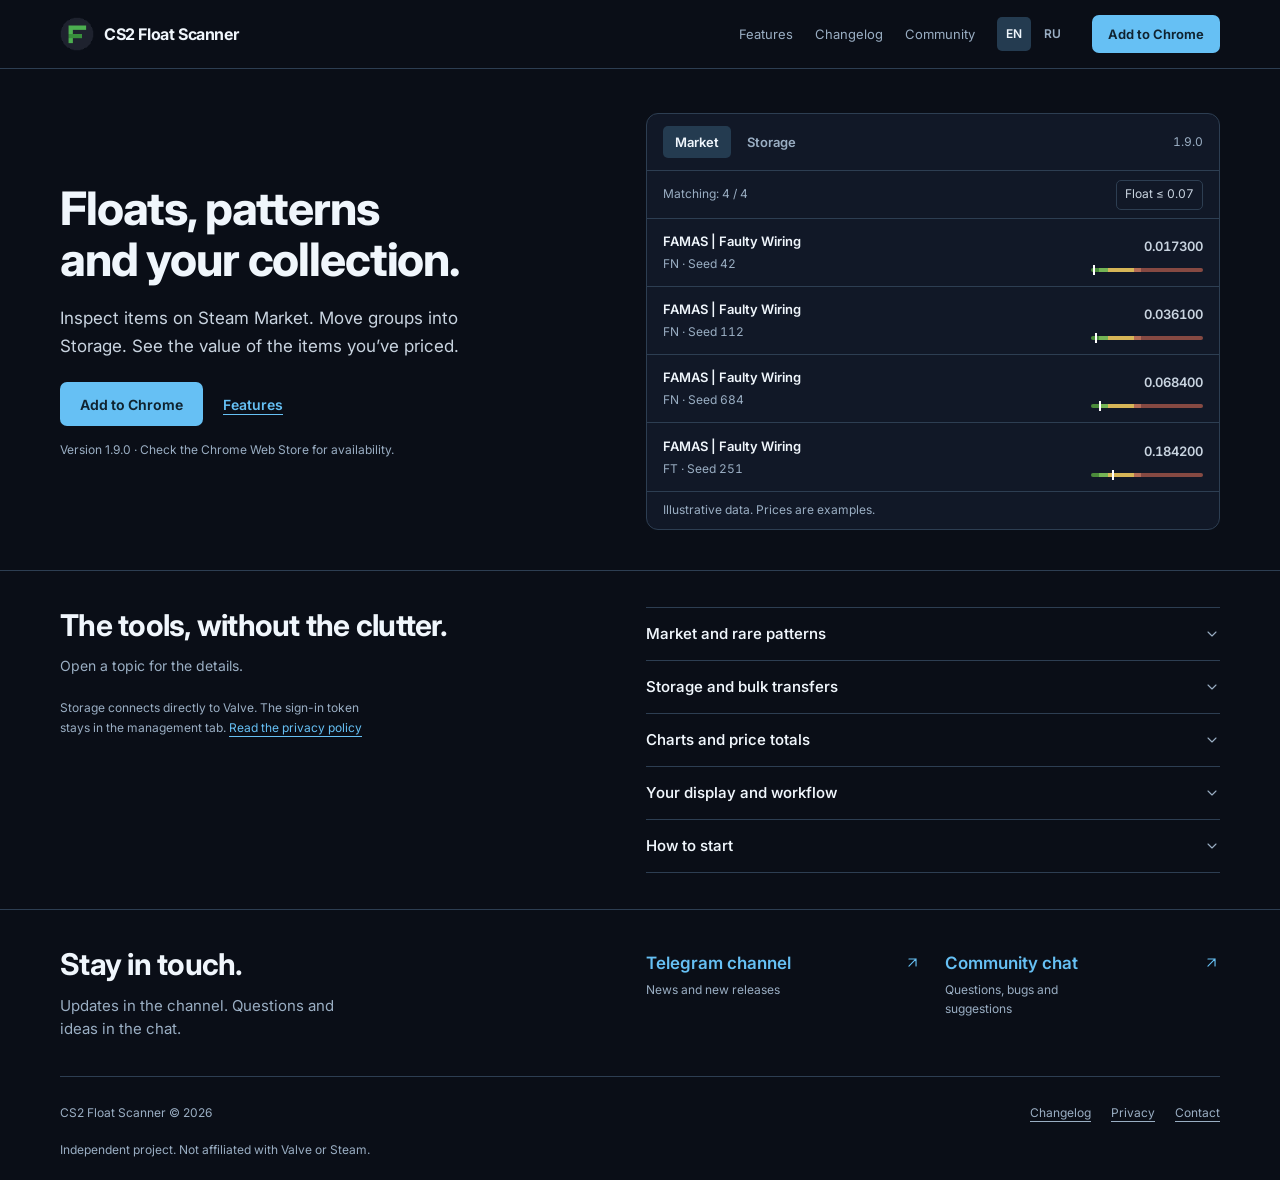
==== commit 509a27de: "Make the site compact with interactive feature examples" ====
--- a/index.html
+++ b/index.html
@@ -1,17 +1,7 @@
-<!DOCTYPE html><html lang="en"><head><meta charset="utf-8"><meta name="viewport" content="width=device-width,initial-scale=1"><title>CS2 Float Scanner — Market insights and Storage Units</title><meta name="description" content="CS2 Float Scanner 1.9.0: Steam Market float and pattern tools, QR sign-in, bulk Storage transfers and partial value totals. Join our Telegram community."><link rel="canonical" href="https://cs2floatscanner.github.io/"><link rel="icon" href="icon48.png"><link rel="stylesheet" href="site.css"><script defer="" src="site.js"></script><meta property="og:title" content="CS2 Float Scanner"><meta property="og:description" content="See the item. Organize the collection. Steam Market tools and CS2 Storage Units in Chrome."><meta property="og:image" content="https://cs2floatscanner.github.io/assets/icon128.png"></head>
-<body><a class="skip" href="#main" data-i18n="skip">Skip to content</a>
-<header class="nav"><div class="wrap nav-inner"><a class="brand" href="./"><img src="icon48.png" width="36" height="36" alt="">CS2 Float Scanner</a><nav class="nav-links" aria-label="Main navigation"><a class="nav-feature" href="#features" data-i18n="navFeatures">Features</a><a class="nav-feature" href="#how" data-i18n="navHow">Get started</a><a class="nav-feature" href="changelog.html" data-i18n="navChanges">Changelog</a><a class="nav-feature" href="#community" data-i18n="navCommunity">Community</a><div class="languages" aria-label="Language"><button type="button" data-language="en" aria-pressed="true">EN</button><button type="button" data-language="ru" aria-pressed="false">RU</button></div><a class="button" href="https://chromewebstore.google.com/detail/cs2-float-scanner/klnnekdaeiiakpipgkdhllhpbnllieig" data-i18n="install">Add to Chrome</a></nav></div></header>
-<main id="main">
-<section class="wrap hero"><div><h1 data-i18n="heroTitle">See the item.<br>Organize the collection.</h1><p data-i18n="heroText">Inspect floats, patterns and listings on Steam Market. Version 1.9.0 brings inventory and Storage Unit management into the same Chrome extension.</p><div class="hero-actions"><a class="button" href="https://chromewebstore.google.com/detail/cs2-float-scanner/klnnekdaeiiakpipgkdhllhpbnllieig"><svg viewBox="0 0 24 24" aria-hidden="true"><path d="M12 3v12m-5-5 5 5 5-5M5 16v5h14v-5"></path></svg><span data-i18n="install">Add to Chrome</span></a><a class="button secondary" href="#storage" data-i18n="seeStorage">Explore Storage</a></div><p class="release-note" data-i18n="releaseStatus">Explore version 1.9.0 below. Check the Chrome Web Store for update availability.</p></div><aside class="release-overview" aria-labelledby="overview-title"><h2 id="overview-title" data-i18n="versionOverview">New in 1.9.0</h2><ul><li data-i18n="overviewQr">Steam Guard QR sign-in</li><li data-i18n="overviewBulk">Bulk selection and transfers</li><li data-i18n="overviewTotals">Inventory and Storage value totals</li></ul><a class="text-link" href="changelog.html" data-i18n="readChanges">See what changed in 1.9.0</a></aside></section>
-<section class="section" id="features"><div class="wrap"><div class="section-intro"><h2 data-i18n="featuresTitle">From finding a float<br>to sorting a collection.</h2><p data-i18n="featuresText">The market tools you know, with a new workspace for the items you own.</p></div>
-<article class="feature"><h3 data-i18n="marketTitle">Know what you’re looking at.</h3><div class="feature-copy"><p data-i18n="marketText">Float, Paint Seed and rare-pattern tiers help you compare listings. Filter the page and copy exact values without opening each item in the game.</p><ul><li><svg viewBox="0 0 24 24" aria-hidden="true"><path d="m5 12 4 4L19 6"></path></svg><span data-i18n="marketPoint1">Support for Steam’s new grouped market pages</span></li><li><svg viewBox="0 0 24 24" aria-hidden="true"><path d="m5 12 4 4L19 6"></path></svg><span data-i18n="marketPoint2">Native float and seed details stay in one place</span></li><li><svg viewBox="0 0 24 24" aria-hidden="true"><path d="m5 12 4 4L19 6"></path></svg><span data-i18n="marketPoint3">Built-in and custom pattern tiers</span></li></ul></div></article>
-<article class="feature reverse" id="storage"><h3 data-i18n="storageTitle">Move a group.<br>Keep the collection in order.</h3><div class="feature-copy"><p data-i18n="storageText">Open your inventory and Storage Units side by side. Select cases, skins or stickers together and choose where they go.</p><ul><li><svg viewBox="0 0 24 24" aria-hidden="true"><path d="m5 12 4 4L19 6"></path></svg><span data-i18n="storagePoint1">QR sign-in confirmed through Steam Guard</span></li><li><svg viewBox="0 0 24 24" aria-hidden="true"><path d="m5 12 4 4L19 6"></path></svg><span data-i18n="storagePoint2">Deposit and withdraw, with a confirmation before starting</span></li><li><svg viewBox="0 0 24 24" aria-hidden="true"><path d="m5 12 4 4L19 6"></path></svg><span data-i18n="storagePoint3">Search Storage Units by name or ID and check free capacity</span></li></ul></div></article>
-<article class="feature"><h3 data-i18n="floatTitle">Choose the float range.<br>Select the matching items.</h3><div class="feature-copy"><p data-i18n="floatText">Find low-float skins, pick the first N items or select a range with Shift. Group by type, name or wear and sort each list independently.</p><p data-i18n="floatExtra">A filter can hide items without clearing your selection. The workspace shows when selected items are outside the current filter.</p></div></article>
-<article class="feature reverse"><h3 data-i18n="shareTitle">The item image,<br>ready to share.</h3><div class="feature-copy"><p data-i18n="shareText">Export a PNG with float, seed and the available price. Supported Steam listings use their existing gallery image, matched to the exact listing.</p><p data-i18n="shareExtra">Copy the card or download it. If an image cannot be loaded, you get a retry option.</p></div></article>
-<article class="feature"><h3 data-i18n="totalsTitle">See how much you’ve priced.</h3><div class="feature-copy"><p data-i18n="totalsText">Inventory, Storage Unit and account totals use the prices you have already loaded. Loading another item type updates the sums automatically.</p><p data-i18n="totalsExtra">Priced 100 / 200 means only those 100 items are included. The account total includes your inventory and verified contents of Storage Units you have opened. Filters and selection do not change the totals.</p></div></article><div class="capabilities"><article class="capability"><h3><svg viewBox="0 0 24 24" aria-hidden="true"><path d="M3 3v18h18M6 15l4-5 4 3 6-8"></path></svg><span data-i18n="chartsTitle">Charts and estimates</span></h3><p data-i18n="chartsText">Technical indicators, price scenarios, buy-order estimates and Steam fee calculations. A basis for comparison, not a promise of returns.</p></article><article class="capability"><h3><svg viewBox="0 0 24 24" aria-hidden="true"><path d="M4 5h16v14H4zM8 9h8M8 13h5"></path></svg><span data-i18n="pricesTitle">Steam prices in Storage</span></h3><p data-i18n="pricesText">Load a price beside an item to value every matching copy. See totals before fees and approximate proceeds after fees, with a count of priced items. Quotes are cached by currency; stale prices are marked after six hours.</p></article><article class="capability"><h3><svg viewBox="0 0 24 24" aria-hidden="true"><path d="M18 8a6 6 0 0 0-12 0c0 7-3 7-3 9h18c0-2-3-2-3-9M10 21h4"></path></svg><span data-i18n="alertsTitle">Alerts and item details</span></h3><p data-i18n="alertsText">Float alerts, sticker wear, charm patterns and configurable highlights keep relevant information close to the listing.</p></article><article class="capability"><h3><svg viewBox="0 0 24 24" aria-hidden="true"><path d="M4 7h16M4 17h16M8 4v6M16 14v6"></path></svg><span data-i18n="settingsTitle">A workspace that fits</span></h3><p data-i18n="settingsText">Dark, light or automatic theme, compact rows, image and ID controls. Scanner supports ten languages; Storage supports English and Russian.</p></article></div></div></section>
-<section class="section" id="how"><div class="wrap how"><div><h2 data-i18n="howTitle">Start on the market.<br>Connect Storage when you need it.</h2><p data-i18n="howText">Market scanning and Storage sign-in are separate. You can browse supported Steam pages without connecting the Storage workspace.</p></div><div><h3 data-i18n="marketStart">For Steam Market</h3><ol><li data-i18n="stepInstall">Install from the Chrome Web Store.</li><li data-i18n="stepBrowse">Open a CS2 listing or your Steam inventory.</li><li data-i18n="stepInspect">Use float filters, pattern tiers and the item tools.</li></ol><h3 style="margin-top:32px" data-i18n="storageStart">For Storage in 1.9.0</h3><ol><li data-i18n="stepClose">Close CS2 and open Storage from the extension.</li><li data-i18n="stepQr">Confirm the QR code with Steam Guard.</li><li data-i18n="stepMove">Choose a Storage Unit, select items and review the transfer.</li></ol><p class="note" data-i18n="storageNote">Keep the management tab open during transfers. A Storage Unit must already be in your inventory.</p></div></div></section>
-<section class="section" id="privacy"><div class="wrap privacy"><div><h2 data-i18n="privacyTitle">Direct to Valve.<br>Clear about the data.</h2><p data-i18n="privacyText">Storage authentication and item commands connect directly to Valve. There is no developer authentication backend.</p><a href="privacy-policy.html" data-i18n="readPrivacy">Read the privacy policy</a></div><ul class="privacy-list"><li><strong data-i18n="privacyToken">The token stays in the tab</strong><span data-i18n="privacyTokenText">Not stored in Chrome Storage or synced. Reloading or closing the management tab clears the local session.</span></li><li><strong data-i18n="privacyLocal">Settings stay local</strong><span data-i18n="privacyLocalText">View preferences and public price caches are saved on your device.</span></li><li><strong data-i18n="privacyNetwork">Network access is part of the workflow</strong><span data-i18n="privacyNetworkText">Valve services, Steam images, optional public price sources and the extension-user-count check make external requests.</span></li></ul></div></section>
-
-<section class="section" id="community"><div class="wrap community"><div><h2 data-i18n="communityTitle">Questions, bugs or an idea?</h2><p data-i18n="communityText">Follow the channel for updates. Join the chat to ask a question, report an issue or suggest what we should build next.</p></div><div class="community-links"><a href="https://t.me/CS2FloatScanner" target="_blank" rel="noopener noreferrer"><span><strong data-i18n="communityChannel">Telegram channel</strong><small data-i18n="communityChannelText">Release news and product updates</small></span><svg viewBox="0 0 24 24" aria-hidden="true"><path d="M7 17 17 7M7 7h10v10"></path></svg></a><a href="https://t.me/CS2FloatScanner_chat" target="_blank" rel="noopener noreferrer"><span><strong data-i18n="communityChat">Community chat</strong><small data-i18n="communityChatText">Questions, feedback and feature requests</small></span><svg viewBox="0 0 24 24" aria-hidden="true"><path d="M7 17 17 7M7 7h10v10"></path></svg></a></div></div></section><section class="cta"><div class="wrap"><h2 data-i18n="ctaTitle">Your market tools.<br>Your collection.</h2><p data-i18n="ctaText">Explore the market tools and the inventory workspace in version 1.9.0. Install or update through the Chrome Web Store.</p><a class="button" href="https://chromewebstore.google.com/detail/cs2-float-scanner/klnnekdaeiiakpipgkdhllhpbnllieig" data-i18n="install">Add to Chrome</a></div></section>
-</main><footer class="wrap footer"><span>CS2 Float Scanner © 2026</span><nav><a href="changelog.html" data-i18n="navChanges">Changelog</a><a href="privacy-policy.html" data-i18n="privacyLink">Privacy</a><a href="mailto:cs2floatscanner@gmail.com" data-i18n="contact">Contact</a><a href="https://t.me/CS2FloatScanner" target="_blank" rel="noopener noreferrer" data-i18n="communityChannel">Telegram channel</a><a href="https://t.me/CS2FloatScanner_chat" target="_blank" rel="noopener noreferrer" data-i18n="communityChat">Community chat</a></nav><small data-i18n="independent">Independent project. Not affiliated with Valve or Steam.</small></footer>
-</body></html>+<!DOCTYPE html><html lang="en"><head><meta charset="utf-8"><meta name="viewport" content="width=device-width,initial-scale=1"><title>CS2 Float Scanner 1.9.0 — Market and Storage</title><meta name="description" content="CS2 Float Scanner 1.9.0: Steam Market float and pattern tools, QR sign-in, bulk Storage transfers and partial value totals. Join our Telegram community."><link rel="canonical" href="https://cs2floatscanner.github.io/"><link rel="icon" href="icon48.png"><link rel="stylesheet" href="site.css?v=compact-20261108"><script defer="" src="site.js?v=compact-20261108"></script><script defer="" src="site-demo.js?v=compact-20261108"></script><meta property="og:title" content="CS2 Float Scanner"><meta property="og:description" content="Floats, patterns and your collection. Steam Market tools and Storage in Chrome."><meta property="og:image" content="https://cs2floatscanner.github.io/assets/icon128.png"></head><body><a class="skip" href="#main" data-i18n="skip">Skip to content</a><header class="nav"><div class="wrap nav-inner"><a class="brand" href="./"><img src="icon48.png" width="36" height="36" alt="">CS2 Float Scanner</a><nav class="nav-links" aria-label="Main navigation"><a class="nav-feature" href="#features" data-i18n="navFeatures">Features</a><a class="nav-feature" href="changelog.html" data-i18n="navChanges">Changelog</a><a class="nav-feature" href="#community" data-i18n="navCommunity">Community</a><div class="languages" aria-label="Language"><button type="button" data-language="en" aria-pressed="true">EN</button><button type="button" data-language="ru" aria-pressed="false">RU</button></div><a class="button" href="https://chromewebstore.google.com/detail/cs2-float-scanner/klnnekdaeiiakpipgkdhllhpbnllieig" data-i18n="install">Add to Chrome</a></nav></div></header><main id="main">
+<section class="wrap hero"><div class="hero-copy"><h1 data-i18n="heroTitle">Floats, patterns<br>and your collection.</h1><p data-i18n="heroText">Inspect items on Steam Market. Move groups into Storage. See the value of the items you’ve priced.</p><div class="hero-actions"><a class="button" href="https://chromewebstore.google.com/detail/cs2-float-scanner/klnnekdaeiiakpipgkdhllhpbnllieig" data-i18n="install">Add to Chrome</a><a class="text-link" href="#features" data-i18n="navFeatures">Features</a></div><p class="release-note" data-i18n="releaseStatus">Version 1.9.0 · Check the Chrome Web Store for availability.</p></div>
+<div class="demo" id="demo"><div class="demo-top"><div class="demo-modes" role="group" data-demo-aria="demoModes"><button type="button" data-demo-mode="market" aria-pressed="true" data-i18n="demoMarket">Market</button><button type="button" data-demo-mode="storage" aria-pressed="false" data-i18n="demoStorage">Storage</button></div><span class="demo-state">1.9.0</span></div>
+<div class="demo-market" data-demo-panel="market" data-demo-aria="demoMarketLabel"><div class="demo-toolbar"><span id="demo-found" aria-live="polite"></span><button type="button" id="demo-filter" aria-pressed="false" data-i18n="demoFilter">Float ≤ 0.07</button></div><div class="demo-item" data-example-float="0.017300"><div><strong>FAMAS | Faulty Wiring</strong><small>FN · Seed 42</small></div><div class="demo-float"><b>0.017300</b><span class="wear-track" aria-hidden="true"><i style="left:1.73%"></i></span></div></div><div class="demo-item" data-example-float="0.036100"><div><strong>FAMAS | Faulty Wiring</strong><small>FN · Seed 112</small></div><div class="demo-float"><b>0.036100</b><span class="wear-track" aria-hidden="true"><i style="left:3.61%"></i></span></div></div><div class="demo-item" data-example-float="0.068400"><div><strong>FAMAS | Faulty Wiring</strong><small>FN · Seed 684</small></div><div class="demo-float"><b>0.068400</b><span class="wear-track" aria-hidden="true"><i style="left:6.84%"></i></span></div></div><div class="demo-item" data-example-float="0.184200"><div><strong>FAMAS | Faulty Wiring</strong><small>FT · Seed 251</small></div><div class="demo-float"><b>0.184200</b><span class="wear-track" aria-hidden="true"><i style="left:18.42%"></i></span></div></div></div>
+<div class="demo-storage" data-demo-panel="storage" data-demo-aria="demoStorageLabel" hidden=""><div class="demo-toolbar"><span data-i18n="demoStorageHelp">Load a price to include all matching copies.</span><button type="button" id="demo-reset" data-i18n="demoReset">Reset</button></div><div class="demo-item demo-case"><div><strong>Prisma 2 Case</strong><small data-i18n="demoQuantity">100 items</small></div><button class="demo-price" type="button" data-demo-price="first"></button></div><div class="demo-item demo-case"><div><strong>Prisma Case</strong><small data-i18n="demoQuantity">100 items</small></div><button class="demo-price" type="button" data-demo-price="second"></button></div><div class="demo-totals" role="status"><div><span data-i18n="demoBefore">Before fees</span><strong id="demo-gross">—</strong></div><div><span data-i18n="demoAfter">After fees</span><strong id="demo-net">—</strong></div><small id="demo-coverage"></small></div></div><div class="demo-foot" data-i18n="demoHint">Illustrative data. Prices are examples.</div></div></section>
+<section class="section" id="features"><div class="wrap feature-layout"><div><h2 data-i18n="featuresTitle">The tools, without the clutter.</h2><p class="muted" data-i18n="featuresText">Open a topic for the details.</p><p class="privacy-note" id="privacy"><span data-i18n="compactPrivacy">Storage connects directly to Valve. The sign-in token stays in the management tab.</span> <a href="privacy-policy.html" data-i18n="readPrivacy">Read the privacy policy</a></p></div><div class="feature-details"><details><summary><span data-i18n="compactMarket">Market and rare patterns</span><svg viewBox="0 0 24 24" aria-hidden="true"><path d="m6 9 6 6 6-6"></path></svg></summary><p data-i18n="compactMarketText">Float, Seed, sticker wear and charm patterns, built-in or custom rare tiers, and float alerts. Filter, sort and copy exact values. Export a PNG with the matching Steam image: copy, download or retry if an image fails to load.</p></details><details id="storage"><summary><span data-i18n="compactStorage">Storage and bulk transfers</span><svg viewBox="0 0 24 24" aria-hidden="true"><path d="m6 9 6 6 6-6"></path></svg></summary><p data-i18n="compactStorageText">Steam Guard QR sign-in. Select by group, Shift, quantity or float; review deposits and withdrawals before they start.</p></details><details><summary><span data-i18n="compactCharts">Charts and price totals</span><svg viewBox="0 0 24 24" aria-hidden="true"><path d="m6 9 6 6 6-6"></path></svg></summary><p data-i18n="compactChartsText">Price history, technical indicators, price scenarios and buy-order estimates. Inventory and Storage totals before and after estimated fees use known prices only. Account totals include verified opened Storage contents; estimates do not guarantee returns.</p></details><details><summary><span data-i18n="compactSettings">Your display and workflow</span><svg viewBox="0 0 24 24" aria-hidden="true"><path d="m6 9 6 6 6-6"></path></svg></summary><p data-i18n="compactSettingsText">Themes, float precision, compact rows, item images and ID search. Works alongside CSFloat Market Checker and Steam Inventory Helper. Scanner has ten languages; Storage has English and Russian.</p></details><details id="how"><summary><span data-i18n="compactStart">How to start</span><svg viewBox="0 0 24 24" aria-hidden="true"><path d="m6 9 6 6 6-6"></path></svg></summary><p data-i18n="compactStartText">Install from the Chrome Web Store and open a CS2 listing. For Storage, close CS2, open Storage in the extension and confirm the QR code with Steam Guard.</p></details></div></div></section>
+<section class="section" id="community"><div class="wrap community"><div><h2 data-i18n="communityTitle">Stay in touch.</h2><p data-i18n="communityText">Updates in the channel. Questions and ideas in the chat.</p></div><div class="community-links"><a href="https://t.me/CS2FloatScanner" target="_blank" rel="noopener noreferrer"><span><strong data-i18n="communityChannel">Telegram channel</strong><small data-i18n="communityChannelText">News and new releases</small></span><svg viewBox="0 0 24 24" aria-hidden="true"><path d="M7 17 17 7M7 7h10v10"></path></svg></a><a href="https://t.me/CS2FloatScanner_chat" target="_blank" rel="noopener noreferrer"><span><strong data-i18n="communityChat">Community chat</strong><small data-i18n="communityChatText">Questions, bugs and suggestions</small></span><svg viewBox="0 0 24 24" aria-hidden="true"><path d="M7 17 17 7M7 7h10v10"></path></svg></a></div></div></section></main><footer class="wrap footer"><span>CS2 Float Scanner © 2026</span><nav><a href="changelog.html" data-i18n="navChanges">Changelog</a><a href="privacy-policy.html" data-i18n="privacyLink">Privacy</a><a href="mailto:cs2floatscanner@gmail.com" data-i18n="contact">Contact</a></nav><small data-i18n="independent">Independent project. Not affiliated with Valve or Steam.</small></footer></body></html>
--- a/site.css
+++ b/site.css
@@ -1,37 +1,14 @@
-@font-face{font-family:Inter;src:url('assets/fonts/Inter-variable.ttf') format('truetype');font-style:normal;font-weight:100 900;font-display:swap}
-:root{color-scheme:dark;--bg:#0a0e17;--surface:#111827;--raised:#1a2639;--line:#2d3e52;--text:#c9d4e0;--muted:#9aaec3;--heading:#f0f6fc;--accent:#66c0f4;--action:#4b7bec;--green:#a4dcae;--radius:12px;--ease:cubic-bezier(.23,1,.32,1);font-family:Inter,'Segoe UI',sans-serif}
-*{box-sizing:border-box}html{scroll-behavior:smooth;scroll-padding-top:100px}body{margin:0;background:var(--bg);color:var(--text);line-height:1.65}::selection{background:#24445c;color:white}a{color:var(--accent);text-underline-offset:4px}button,input{font:inherit}button,a{touch-action:manipulation}button{cursor:pointer}button:disabled{cursor:wait;opacity:.55}a:focus-visible,button:focus-visible,summary:focus-visible{outline:2px solid var(--accent);outline-offset:5px}img{display:block;max-width:100%;height:auto}h1,h2,h3,p{margin-top:0}h1,h2,h3{color:var(--heading);line-height:1.12;letter-spacing:-.025em;text-wrap:balance}h1{font-size:clamp(38px,4.5vw,64px);font-weight:750;margin-bottom:24px}h2{font-size:clamp(30px,3.5vw,44px);font-weight:700;margin-bottom:22px}h3{font-size:24px;font-weight:650;margin-bottom:14px}p{margin-bottom:18px}svg{width:20px;height:20px;fill:none;stroke:currentColor;stroke-width:1.6;stroke-linecap:round;stroke-linejoin:round;flex:none}.wrap{width:min(1200px,calc(100% - 64px));margin-inline:auto}.skip{position:fixed;left:20px;top:-70px;z-index:30;background:var(--accent);color:var(--bg);padding:10px 16px}.skip:focus{top:10px}.nav{position:sticky;top:0;z-index:20;background:var(--bg);border-bottom:1px solid var(--line)}.nav-inner{min-height:78px;display:flex;gap:24px;align-items:center;justify-content:space-between}.brand{display:flex;align-items:center;gap:12px;color:var(--heading);font-weight:700;letter-spacing:-.025em;text-decoration:none;white-space:nowrap}.brand img{width:36px;height:36px}.nav-links{display:flex;align-items:center;gap:24px}.nav-links>a:not(.button){color:var(--muted);font-size:14px;text-decoration:none}.languages{display:flex;gap:4px}.languages button{padding:7px 9px;background:transparent;border:0;border-radius:5px;color:var(--muted);font-size:13px;font-weight:600}.languages button[aria-pressed=true]{background:#243b50;color:var(--heading)}.button{display:inline-flex;justify-content:center;align-items:center;gap:9px;min-height:46px;padding:12px 22px;background:var(--accent);border:0;border-radius:7px;color:#102330;font-weight:650;font-size:15px;text-decoration:none;transition:background-color 150ms var(--ease),transform 150ms var(--ease)}.button:active{transform:scale(.98)}.button.secondary{background:var(--raised);color:var(--heading)}.hero{display:grid;grid-template-columns:.92fr 1.08fr;gap:62px;align-items:center;padding-block:78px 84px}.hero p{font-size:18px;max-width:46ch;line-height:1.7}.hero-actions{display:flex;flex-wrap:wrap;gap:12px;margin-block:30px 20px}.release-note{font-size:13px!important;line-height:1.7!important;color:var(--muted);max-width:52ch!important}.hero-media{position:relative;min-width:0}.hero-media>img{border-radius:var(--radius);box-shadow:0 24px 60px #0005;width:100%}.hero-media figcaption{font-size:12px;color:var(--muted);margin-top:14px;text-align:center}.hero-media figure{margin:0}.section{padding-block:80px;border-top:1px solid var(--line)}.section-intro{max-width:760px;margin-bottom:44px}.section-intro p{font-size:18px;max-width:65ch;color:var(--muted)}.feature{display:grid;grid-template-columns:.8fr 1.2fr;gap:70px;align-items:center;margin-block:64px 92px}.feature:last-child{margin-bottom:0}.feature.reverse{grid-template-columns:1.2fr .8fr}.feature.reverse .feature-copy{order:2}.feature-copy p{max-width:52ch}.feature-copy ul{list-style:none;padding:0;margin:24px 0 0}.feature-copy li{display:flex;gap:12px;margin:15px 0;font-size:15px}.feature-copy li svg{margin-top:3px;color:var(--accent)}.feature-image{margin:0;min-width:0}.feature-image img{width:100%;border-radius:var(--radius);background:var(--surface)}.feature-image figcaption{margin-top:14px;color:var(--muted);font-size:12px}.capabilities{display:grid;grid-template-columns:1fr 1fr;gap:0 64px;margin-top:60px}.capability{padding-block:24px;border-top:1px solid var(--line)}.capability h3{font-size:20px;display:flex;gap:12px;align-items:center}.capability h3 svg{color:var(--accent)}.capability p{font-size:15px;max-width:58ch;color:var(--muted);margin-bottom:0}.how{display:grid;grid-template-columns:1fr 1fr;gap:70px}.how ol{padding-left:24px;margin:25px 0 0}.how li{padding-left:6px;margin-block:14px;max-width:55ch}.how .note{font-size:14px;color:var(--muted);margin-top:24px}.privacy{display:grid;grid-template-columns:1fr 1fr;gap:70px}.privacy p{max-width:62ch}.privacy-list{margin:0;padding:0;list-style:none}.privacy-list li{border-top:1px solid var(--line);padding:16px 0}.privacy-list strong{display:block;color:var(--heading);margin-bottom:4px}.privacy-list span{font-size:14px;color:var(--muted)}.preview-links{display:flex;align-items:center;justify-content:space-between;gap:24px;margin-top:30px}.gallery-strip{display:grid;grid-template-columns:repeat(3,1fr);gap:22px}.gallery-strip a{display:block;text-decoration:none}.gallery-strip img{border-radius:8px;aspect-ratio:1.6}.gallery-strip span{display:block;font-size:14px;margin-top:12px;color:var(--heading)}.cta{padding-block:68px;text-align:center;background:var(--surface)}.cta p{color:var(--muted);max-width:60ch;margin:0 auto 26px}.footer{display:flex;flex-wrap:wrap;gap:24px;justify-content:space-between;padding-block:30px;color:var(--muted);font-size:13px}.footer nav{display:flex;gap:22px}.footer a{color:var(--muted)}.footer small{width:100%;font-size:12px}.document{max-width:840px;padding-block:58px 90px}.document h1{font-size:42px}.document h2{font-size:25px;margin-top:36px}.document p,.document li{max-width:74ch}.document .lead{font-size:18px;color:var(--muted)}.document details{border-block-start:1px solid var(--line);padding:22px 0}.document summary{cursor:pointer;font-size:22px;color:var(--heading)}.document ul{padding-left:24px}.document .updated{color:var(--muted);font-size:14px}.status{padding:14px 18px;background:var(--surface);border-radius:7px;color:var(--text);font-size:14px}.kit{padding-block:56px 80px}.kit .section-intro{max-width:850px}.kit-toolbar{display:flex;flex-wrap:wrap;align-items:center;gap:16px;margin-bottom:28px}.kit-toolbar p{margin:0;color:var(--muted);font-size:14px}.kit-grid{display:grid;grid-template-columns:repeat(2,minmax(0,1fr));gap:38px 28px}.kit-item{margin:0;min-width:0}.kit-item img{border-radius:8px;aspect-ratio:1.6;background:var(--surface)}.kit-item figcaption{margin-top:16px}.kit-item h2{font-size:21px;margin:0 0 8px}.kit-item p{color:var(--muted);font-size:14px;margin:0 0 10px}.kit-item a{font-size:14px}.downloads{display:flex;gap:20px;flex-wrap:wrap}.text-link{color:var(--accent);font-weight:600;text-decoration:underline}.view-image{display:block}.sr-only{position:absolute;width:1px;height:1px;padding:0;margin:-1px;overflow:hidden;clip:rect(0,0,0,0);white-space:nowrap;border:0}*{scrollbar-width:thin;scrollbar-color:#3c5266 var(--bg)}
-@media(hover:hover) and (pointer:fine){.button:hover{background:#8dd1f7}.button.secondary:hover{background:#2a4055}.nav-links>a:not(.button):hover,.footer a:hover{color:var(--heading)}.languages button:hover{color:var(--heading);background:var(--raised)}}
-@media(max-width:1000px){.nav-links{gap:14px}.nav-links>.nav-feature{display:none}.hero{gap:30px}.hero p{font-size:16px}.feature,.feature.reverse,.how,.privacy{gap:36px}.hero{padding-block:56px}.feature{margin-block:44px 68px}.gallery-strip{gap:16px}}
-@media(max-width:720px){.wrap{width:calc(100% - 36px)}.nav-inner{min-height:72px;gap:12px;flex-wrap:wrap;padding-block:12px}.brand{font-size:14px;gap:8px}.brand img{width:30px;height:30px}.nav-links{gap:10px}.nav-links>.button{display:none}.languages button{padding:6px 8px}.hero{grid-template-columns:1fr;gap:38px;padding-block:42px 52px}.hero h1{max-width:15ch}.hero p{font-size:17px}.hero-media{max-width:600px}.hero-actions{margin-block:24px 18px}.section{padding-block:52px}.section-intro{margin-bottom:30px}.section-intro p{font-size:16px}.feature,.feature.reverse,.how,.privacy{grid-template-columns:1fr;gap:30px}.feature.reverse .feature-copy{order:0}.feature{margin-block:36px 54px}.capabilities{grid-template-columns:1fr;gap:0;margin-top:38px}.gallery-strip{grid-template-columns:1fr}.preview-links{align-items:start;flex-direction:column}.how{gap:40px}.cta{padding:48px 18px}.cta h2{font-size:32px}.footer{gap:18px}.footer nav{gap:16px;flex-wrap:wrap}.kit{padding-top:36px}.kit h1{font-size:36px}.kit-grid{grid-template-columns:1fr}.document{padding-top:38px}.document h1{font-size:34px}}
+@font-face{font-family:Inter;src:url('assets/fonts/Inter-variable.ttf') format('truetype');font-weight:100 900;font-style:normal;font-display:swap}
+:root{color-scheme:dark;--bg:#0a0e17;--surface:#111827;--raised:#1a2639;--line:#2d3e52;--text:#c9d4e0;--muted:#9aaec3;--heading:#f0f6fc;--accent:#66c0f4;--selected:#243b50;--ease:cubic-bezier(.23,1,.32,1);font-family:Inter,'Segoe UI',sans-serif}
+*{box-sizing:border-box}html{scroll-behavior:smooth;scroll-padding-top:90px}body{margin:0;background:var(--bg);color:var(--text);font-size:16px;line-height:1.55}[hidden]{display:none!important}::selection{background:var(--selected);color:var(--heading)}a{color:var(--accent);text-underline-offset:4px}a,button{touch-action:manipulation}button{font:inherit;cursor:pointer}button:disabled{cursor:default;opacity:.45}a:focus-visible,button:focus-visible,summary:focus-visible{outline:2px solid var(--accent);outline-offset:4px}img{display:block;max-width:100%;height:auto}h1,h2,h3,p{margin-top:0}h1,h2,h3{color:var(--heading);letter-spacing:-.025em;text-wrap:balance}h1{font-size:clamp(34px,3.6vw,48px);line-height:1.1;font-weight:750;margin-bottom:20px}h2{font-size:30px;line-height:1.2;font-weight:700;margin-bottom:12px}h3{font-size:21px;line-height:1.3;font-weight:650}p{margin-bottom:16px}svg{display:block;width:20px;height:20px;flex:none;fill:none;stroke:currentColor;stroke-width:1.6;stroke-linecap:round;stroke-linejoin:round}.wrap{width:min(1160px,calc(100% - 48px));margin-inline:auto}.muted{color:var(--muted)}.skip{position:fixed;left:16px;top:-70px;z-index:40;background:var(--accent);color:var(--bg);padding:10px 16px}.skip:focus{top:12px}
+.nav{position:sticky;top:0;z-index:20;background:var(--bg);border-bottom:1px solid var(--line)}.nav-inner{min-height:68px;display:flex;align-items:center;justify-content:space-between;gap:24px}.brand{display:flex;align-items:center;gap:10px;text-decoration:none;white-space:nowrap;font-weight:700;color:var(--heading);font-size:16px;letter-spacing:-.025em}.brand img{width:34px;height:34px}.nav-links{display:flex;gap:22px;align-items:center}.nav-links>a:not(.button){text-decoration:none;color:var(--muted);font-size:13px}.languages{display:flex;gap:4px}.languages button{font-size:12px;font-weight:600;color:var(--muted);min-height:34px;padding:6px 9px;border:0;border-radius:5px;background:transparent}.languages button[aria-pressed=true]{background:var(--selected);color:var(--heading)}.button{display:inline-flex;align-items:center;justify-content:center;gap:8px;min-height:44px;padding:11px 20px;border:0;border-radius:7px;background:var(--accent);color:#102330;text-decoration:none;font-size:14px;font-weight:650;transition:background-color 150ms var(--ease),transform 150ms var(--ease)}.button:active{transform:scale(.98)}.nav .button{min-height:38px;padding:8px 16px;font-size:13px}.text-link{display:inline-flex;align-items:center;min-height:44px;font-size:14px;font-weight:600}
+.hero{display:grid;grid-template-columns:1fr 1.1fr;gap:64px;align-items:center;padding-block:44px 40px}.hero-copy>p:not(.release-note){font-size:17px;line-height:1.65;max-width:42ch;margin-bottom:22px}.hero-actions{display:flex;align-items:center;gap:20px;flex-wrap:wrap;margin-bottom:14px}.hero .release-note{font-size:12px;line-height:1.6;color:var(--muted);max-width:45ch;margin-bottom:0}
+.demo{min-width:0;overflow:hidden;border:1px solid var(--line);border-radius:12px;background:var(--surface);font-variant-numeric:tabular-nums}.demo-top{display:flex;align-items:center;justify-content:space-between;gap:12px;padding:12px 16px;border-bottom:1px solid var(--line)}.demo-modes{display:flex;gap:4px}.demo-modes button{min-height:32px;padding:6px 12px;border:0;border-radius:5px;background:transparent;color:var(--muted);font-size:13px;font-weight:600}.demo-modes button[aria-pressed=true]{background:var(--selected);color:var(--heading)}.demo-state{font-size:12px;color:var(--muted)}.demo-toolbar{display:flex;align-items:center;justify-content:space-between;gap:12px;min-height:48px;padding:8px 16px;color:var(--muted);font-size:12px;border-bottom:1px solid var(--line)}.demo-toolbar button{border:1px solid var(--line);border-radius:5px;min-height:30px;padding:4px 8px;font-size:12px;color:var(--text);background:transparent;white-space:nowrap}.demo-toolbar button[aria-pressed=true]{color:var(--accent);border-color:var(--accent)}.demo-item{display:flex;align-items:center;justify-content:space-between;gap:16px;min-height:68px;padding:12px 16px;border-bottom:1px solid var(--line)}.demo-item:last-child{border-bottom:0}.demo-item>div{min-width:0}.demo-item strong{display:block;font-size:13px;font-weight:600;color:var(--heading)}.demo-item small{display:block;font-size:12px;color:var(--muted);margin-top:4px}.demo-float{width:112px;flex:none;text-align:right}.demo-float b{font-size:13px;font-weight:600;color:var(--text)}.wear-track{position:relative;display:block;margin-top:10px;height:4px;border-radius:3px;background:linear-gradient(90deg,#4b8b3b 0 7%,#75b455 7% 15%,#d6b557 15% 38%,#b56c56 38% 45%,#864942 45% 100%)}.wear-track i{position:absolute;top:-3px;width:2px;height:10px;background:#fff}.demo-foot{border-top:1px solid var(--line);padding:9px 16px;color:var(--muted);font-size:12px}.demo-price{min-height:32px;padding:5px 10px;border:1px solid var(--line);border-radius:6px;background:var(--raised);color:var(--accent);font-size:12px;white-space:nowrap}.demo-totals{display:grid;grid-template-columns:1fr 1fr;gap:12px;padding:18px 16px}.demo-totals>div>span{display:block;font-size:12px;color:var(--muted);margin-bottom:5px}.demo-totals strong{font-size:20px;font-weight:650;color:var(--heading)}.demo-totals>small{grid-column:1/-1;font-size:12px;color:var(--muted)}.demo-storage .demo-toolbar>span{max-width:31ch;line-height:1.4}
+.section{border-top:1px solid var(--line);padding-block:36px}.feature-layout{display:grid;grid-template-columns:1fr 1.1fr;gap:64px;align-items:start}.feature-layout>div>h2{max-width:20ch}.feature-layout .muted{font-size:14px;margin-bottom:22px}.privacy-note{font-size:12px;line-height:1.65;color:var(--muted);max-width:40ch;margin:0}.privacy-note a{display:inline}.feature-details{border-top:1px solid var(--line)}.feature-details>details{border-bottom:1px solid var(--line);scroll-margin-top:90px}.feature-details summary{list-style:none;cursor:pointer;display:flex;align-items:center;justify-content:space-between;gap:16px;min-height:52px;padding:13px 0;color:var(--heading);font-size:15px;font-weight:550}.feature-details summary::-webkit-details-marker{display:none}.feature-details summary svg{width:16px;height:16px;color:var(--muted)}.feature-details details[open] summary svg{transform:rotate(180deg)}.feature-details p{font-size:14px;color:var(--muted);line-height:1.65;margin:0;padding:0 28px 18px 0;max-width:67ch}
+.community{display:grid;grid-template-columns:1fr 1.1fr;gap:64px;align-items:start}.community p{max-width:35ch;font-size:15px;color:var(--muted);margin:0}.community-links{display:grid;grid-template-columns:1fr 1fr;gap:24px}.community-links>a{display:flex;justify-content:space-between;align-items:start;gap:8px;min-height:72px;text-decoration:none;padding-block:4px}.community-links strong{display:block;font-size:17px;font-weight:600}.community-links small{display:block;font-size:12px;color:var(--muted);margin-top:5px;max-width:21ch}.community-links svg{width:17px;height:17px;margin-top:4px}
+.footer{display:flex;align-items:center;justify-content:space-between;gap:12px 24px;flex-wrap:wrap;padding-block:20px;border-top:1px solid var(--line);font-size:12px;color:var(--muted)}.footer nav{display:flex;flex-wrap:wrap;gap:4px 20px}.footer nav a{display:inline-flex;align-items:center;min-height:32px;color:var(--muted)}.footer small{flex-basis:100%;font-size:12px}
+.document{max-width:820px;padding-block:36px 56px}.document h1{font-size:38px;line-height:1.15}.document h2{font-size:23px;margin-top:28px;margin-bottom:12px}.document h3{font-size:18px}.document p,.document li{max-width:74ch}.document p{line-height:1.7}.document .lead{font-size:17px;color:var(--muted)}.document .updated{font-size:13px;color:var(--muted)}.status{padding:14px 16px;background:var(--surface);border-radius:7px;font-size:14px}.document details{padding:18px 0;border-top:1px solid var(--line)}.document summary{cursor:pointer;font-size:18px;color:var(--heading)}.document ul{padding-left:22px}.document li{margin-block:8px}.document details .container{padding-left:0!important}.document details .version{margin-top:24px}.document details .version-header{display:flex;gap:12px;align-items:baseline;flex-wrap:wrap}.document .version-tag{font-size:20px;font-weight:700;color:var(--heading)}.document .version-date,.document .version-badge{color:var(--muted);font-size:12px}.document .change-group h3{margin-top:20px}*{scrollbar-width:thin;scrollbar-color:#3c5266 var(--bg)}
+@media(hover:hover) and (pointer:fine){.button:hover{background:#8dd1f7}.nav-links>a:not(.button):hover,.footer a:hover,.community-links>a:hover{color:var(--heading)}.languages button:hover,.demo-modes button:hover{background:var(--raised);color:var(--heading)}.demo-toolbar button:hover:not(:disabled),.demo-price:hover{border-color:var(--accent)}}
+@media(max-width:1000px){.nav-links{gap:14px}.nav-feature{display:none}.hero,.feature-layout,.community{gap:32px}.hero h1{font-size:40px}.hero-copy>p:not(.release-note){font-size:16px}.demo-float{width:92px}.demo-item{gap:10px}.community-links{gap:16px}}
+@media(max-width:720px){.wrap{width:calc(100% - 32px)}.nav-inner{min-height:62px;gap:12px}.brand{font-size:14px;gap:8px}.brand img{width:30px;height:30px}.nav .button{display:none}.nav-links{gap:8px}.hero{grid-template-columns:1fr;gap:26px;padding-block:28px}.hero h1{font-size:36px;max-width:24ch;margin-bottom:16px}.hero-copy>p:not(.release-note){font-size:16px;max-width:45ch;margin-bottom:18px}.hero-actions{margin-bottom:10px}.hero .release-note{font-size:12px}.demo-top,.demo-toolbar{padding-inline:12px}.demo-item{padding:11px 12px;min-height:64px}.demo-item strong{font-size:12px}.demo-float{width:94px}.demo-foot{padding:8px 12px}.demo-totals{padding:16px 12px}.section{padding-block:28px}.feature-layout,.community{grid-template-columns:1fr;gap:20px}h2{font-size:26px}.feature-layout .muted{margin-bottom:12px}.privacy-note{max-width:48ch;font-size:12px}.feature-details summary{font-size:14px;min-height:50px}.feature-details p{font-size:13px}.community p{max-width:none}.community-links{gap:20px}.community-links strong{font-size:16px}.community-links>a{min-height:64px}.footer{padding-block:18px;gap:6px 20px}.footer nav{gap:4px 16px}.document{padding-block:28px 40px}.document h1{font-size:32px}}
 @media(prefers-reduced-motion:reduce){html{scroll-behavior:auto}.button{transition:none}.button:active{transform:none}}
-.hero{grid-template-columns:1.12fr .88fr;gap:80px}
-.release-overview{padding-left:34px;border-left:1px solid var(--line)}
-.release-overview h2{font-size:30px;margin-bottom:22px}
-.release-overview ul{list-style:none;margin:0 0 24px;padding:0}
-.release-overview li{padding:12px 0;border-bottom:1px solid var(--line);font-size:17px;color:var(--text)}
-.feature,.feature.reverse{grid-template-columns:.8fr 1.2fr;gap:70px;align-items:start;margin-block:0;padding-block:42px;border-top:1px solid var(--line)}
-.feature>h3{font-size:29px;max-width:22ch;margin:0}
-.feature.reverse .feature-copy{order:initial}
-.feature-copy p{max-width:67ch}
-.feature-copy p:last-child{margin-bottom:0}
-.feature-copy ul{margin-top:18px}
-.community{display:grid;grid-template-columns:1fr 1fr;gap:70px;align-items:start}
-.community p{max-width:52ch;color:var(--muted)}
-.community-links{display:grid}
-.community-links>a{display:flex;justify-content:space-between;align-items:center;gap:20px;min-height:84px;padding:15px 0;border-bottom:1px solid var(--line);text-decoration:none;transition:color 150ms var(--ease)}
-.community-links strong{display:block;font-size:22px;font-weight:600}
-.community-links small{display:block;color:var(--muted);font-size:14px;margin-top:4px}
-.community-links>a:active{color:var(--heading)}
-.footer nav{flex-wrap:wrap;gap:6px 22px}
-.footer nav a{display:inline-flex;align-items:center;min-height:32px}
-.document details .container{padding-left:0!important}
-.document details .version{margin-top:28px}
-.document details .version-header{display:flex;gap:12px;flex-wrap:wrap;align-items:baseline}
-.document details .version-tag{font-weight:700;font-size:20px;color:var(--heading)}
-.document details .version-date,.document details .version-badge{font-size:13px;color:var(--muted)}
-.document details .change-group h3{font-size:18px;margin-top:22px}
-@media(hover:hover) and (pointer:fine){.community-links>a:hover{color:var(--heading)}}
-@media(max-width:1000px){.hero{gap:42px}.feature,.feature.reverse,.community{gap:38px}.feature>h3{font-size:26px}}
-@media(max-width:720px){.hero,.feature,.feature.reverse,.community{grid-template-columns:1fr;gap:24px}.release-overview{padding-left:0;border-left:0}.release-overview h2{font-size:25px}.release-overview li{font-size:16px}.feature,.feature.reverse{padding-block:30px;margin-block:0}.feature>h3{max-width:28ch;font-size:25px}.community-links strong{font-size:21px}.community-links>a{min-height:88px}.footer nav{gap:4px 18px}}
-@media(prefers-reduced-motion:reduce){.community-links>a{transition:none}}
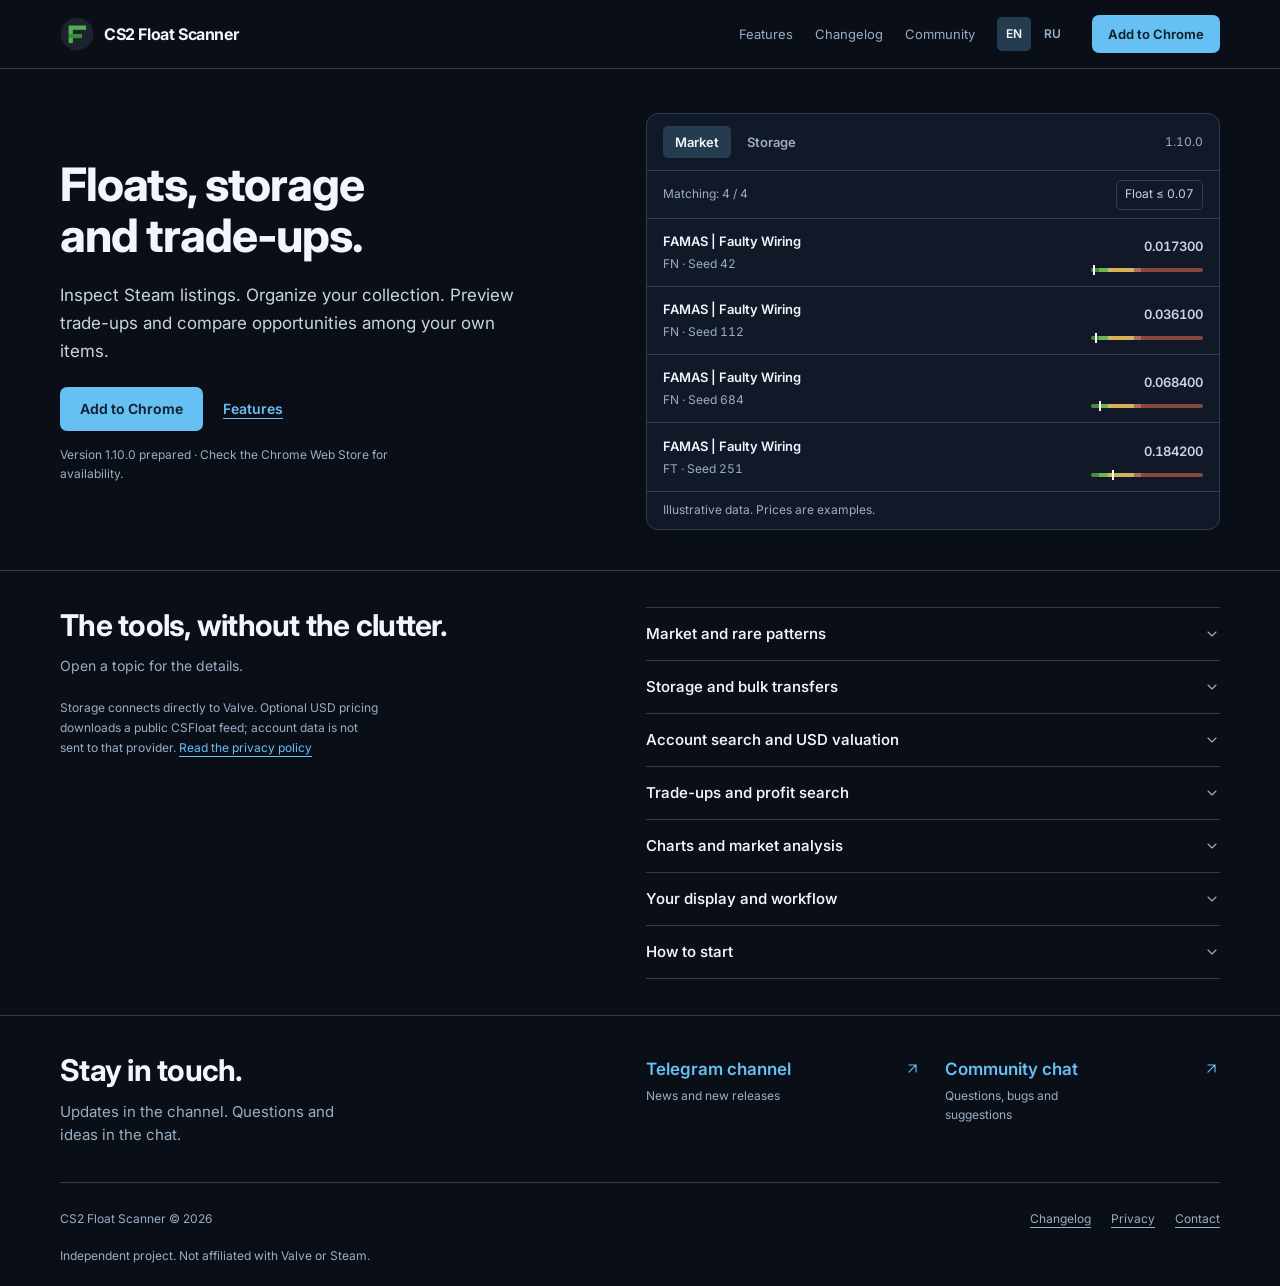
==== commit ba000ba6: "Prepare 1.10.0 site with trade-ups, CSFloat valuation and updated privacy" ====
--- a/index.html
+++ b/index.html
@@ -1,7 +1,7 @@
-<!DOCTYPE html><html lang="en"><head><meta charset="utf-8"><meta name="viewport" content="width=device-width,initial-scale=1"><title>CS2 Float Scanner 1.9.0 — Market and Storage</title><meta name="description" content="CS2 Float Scanner 1.9.0: Steam Market float and pattern tools, QR sign-in, bulk Storage transfers and partial value totals. Join our Telegram community."><link rel="canonical" href="https://cs2floatscanner.github.io/"><link rel="icon" href="icon48.png"><link rel="stylesheet" href="site.css?v=compact-20261108"><script defer="" src="site.js?v=compact-20261108"></script><script defer="" src="site-demo.js?v=compact-20261108"></script><meta property="og:title" content="CS2 Float Scanner"><meta property="og:description" content="Floats, patterns and your collection. Steam Market tools and Storage in Chrome."><meta property="og:image" content="https://cs2floatscanner.github.io/assets/icon128.png"></head><body><a class="skip" href="#main" data-i18n="skip">Skip to content</a><header class="nav"><div class="wrap nav-inner"><a class="brand" href="./"><img src="icon48.png" width="36" height="36" alt="">CS2 Float Scanner</a><nav class="nav-links" aria-label="Main navigation"><a class="nav-feature" href="#features" data-i18n="navFeatures">Features</a><a class="nav-feature" href="changelog.html" data-i18n="navChanges">Changelog</a><a class="nav-feature" href="#community" data-i18n="navCommunity">Community</a><div class="languages" aria-label="Language"><button type="button" data-language="en" aria-pressed="true">EN</button><button type="button" data-language="ru" aria-pressed="false">RU</button></div><a class="button" href="https://chromewebstore.google.com/detail/cs2-float-scanner/klnnekdaeiiakpipgkdhllhpbnllieig" data-i18n="install">Add to Chrome</a></nav></div></header><main id="main">
-<section class="wrap hero"><div class="hero-copy"><h1 data-i18n="heroTitle">Floats, patterns<br>and your collection.</h1><p data-i18n="heroText">Inspect items on Steam Market. Move groups into Storage. See the value of the items you’ve priced.</p><div class="hero-actions"><a class="button" href="https://chromewebstore.google.com/detail/cs2-float-scanner/klnnekdaeiiakpipgkdhllhpbnllieig" data-i18n="install">Add to Chrome</a><a class="text-link" href="#features" data-i18n="navFeatures">Features</a></div><p class="release-note" data-i18n="releaseStatus">Version 1.9.0 · Check the Chrome Web Store for availability.</p></div>
-<div class="demo" id="demo"><div class="demo-top"><div class="demo-modes" role="group" data-demo-aria="demoModes"><button type="button" data-demo-mode="market" aria-pressed="true" data-i18n="demoMarket">Market</button><button type="button" data-demo-mode="storage" aria-pressed="false" data-i18n="demoStorage">Storage</button></div><span class="demo-state">1.9.0</span></div>
+<!DOCTYPE html><html lang="en"><head><meta charset="utf-8"><meta name="viewport" content="width=device-width,initial-scale=1"><title>CS2 Float Scanner 1.10.0 — Market, Storage and Trade-ups</title><meta name="description" content="CS2 Float Scanner 1.10.0: Steam Market floats, QR Storage management, account search, CSFloat USD valuation and 5- or 10-item trade-up analysis."><link rel="canonical" href="https://cs2floatscanner.github.io/"><link rel="icon" href="icon48.png"><link rel="stylesheet" href="site.css?v=release-20261110"><script defer="" src="site.js?v=release-20261110"></script><script defer="" src="site-demo.js?v=release-20261110"></script><meta property="og:title" content="CS2 Float Scanner"><meta property="og:description" content="Steam Market floats, Storage management, USD valuation and trade-up analysis in Chrome."><meta property="og:image" content="https://cs2floatscanner.github.io/assets/icon128.png"></head><body><a class="skip" href="#main" data-i18n="skip">Skip to content</a><header class="nav"><div class="wrap nav-inner"><a class="brand" href="./"><img src="icon48.png" width="36" height="36" alt="">CS2 Float Scanner</a><nav class="nav-links" aria-label="Main navigation"><a class="nav-feature" href="#features" data-i18n="navFeatures">Features</a><a class="nav-feature" href="changelog.html" data-i18n="navChanges">Changelog</a><a class="nav-feature" href="#community" data-i18n="navCommunity">Community</a><div class="languages" aria-label="Language"><button type="button" data-language="en" aria-pressed="true">EN</button><button type="button" data-language="ru" aria-pressed="false">RU</button></div><a class="button" href="https://chromewebstore.google.com/detail/cs2-float-scanner/klnnekdaeiiakpipgkdhllhpbnllieig" data-i18n="install">Add to Chrome</a></nav></div></header><main id="main">
+<section class="wrap hero"><div class="hero-copy"><h1 data-i18n="heroTitle">Floats, storage<br>and trade-ups.</h1><p data-i18n="heroText">Inspect Steam listings. Organize your collection. Preview trade-ups and compare opportunities among your own items.</p><div class="hero-actions"><a class="button" href="https://chromewebstore.google.com/detail/cs2-float-scanner/klnnekdaeiiakpipgkdhllhpbnllieig" data-i18n="install">Add to Chrome</a><a class="text-link" href="#features" data-i18n="navFeatures">Features</a></div><p class="release-note" data-i18n="releaseStatus">Version 1.10.0 prepared · Check the Chrome Web Store for availability.</p></div>
+<div class="demo" id="demo"><div class="demo-top"><div class="demo-modes" role="group" data-demo-aria="demoModes"><button type="button" data-demo-mode="market" aria-pressed="true" data-i18n="demoMarket">Market</button><button type="button" data-demo-mode="storage" aria-pressed="false" data-i18n="demoStorage">Storage</button></div><span class="demo-state">1.10.0</span></div>
 <div class="demo-market" data-demo-panel="market" data-demo-aria="demoMarketLabel"><div class="demo-toolbar"><span id="demo-found" aria-live="polite"></span><button type="button" id="demo-filter" aria-pressed="false" data-i18n="demoFilter">Float ≤ 0.07</button></div><div class="demo-item" data-example-float="0.017300"><div><strong>FAMAS | Faulty Wiring</strong><small>FN · Seed 42</small></div><div class="demo-float"><b>0.017300</b><span class="wear-track" aria-hidden="true"><i style="left:1.73%"></i></span></div></div><div class="demo-item" data-example-float="0.036100"><div><strong>FAMAS | Faulty Wiring</strong><small>FN · Seed 112</small></div><div class="demo-float"><b>0.036100</b><span class="wear-track" aria-hidden="true"><i style="left:3.61%"></i></span></div></div><div class="demo-item" data-example-float="0.068400"><div><strong>FAMAS | Faulty Wiring</strong><small>FN · Seed 684</small></div><div class="demo-float"><b>0.068400</b><span class="wear-track" aria-hidden="true"><i style="left:6.84%"></i></span></div></div><div class="demo-item" data-example-float="0.184200"><div><strong>FAMAS | Faulty Wiring</strong><small>FT · Seed 251</small></div><div class="demo-float"><b>0.184200</b><span class="wear-track" aria-hidden="true"><i style="left:18.42%"></i></span></div></div></div>
-<div class="demo-storage" data-demo-panel="storage" data-demo-aria="demoStorageLabel" hidden=""><div class="demo-toolbar"><span data-i18n="demoStorageHelp">Load a price to include all matching copies.</span><button type="button" id="demo-reset" data-i18n="demoReset">Reset</button></div><div class="demo-item demo-case"><div><strong>Prisma 2 Case</strong><small data-i18n="demoQuantity">100 items</small></div><button class="demo-price" type="button" data-demo-price="first"></button></div><div class="demo-item demo-case"><div><strong>Prisma Case</strong><small data-i18n="demoQuantity">100 items</small></div><button class="demo-price" type="button" data-demo-price="second"></button></div><div class="demo-totals" role="status"><div><span data-i18n="demoBefore">Before fees</span><strong id="demo-gross">—</strong></div><div><span data-i18n="demoAfter">After fees</span><strong id="demo-net">—</strong></div><small id="demo-coverage"></small></div></div><div class="demo-foot" data-i18n="demoHint">Illustrative data. Prices are examples.</div></div></section>
-<section class="section" id="features"><div class="wrap feature-layout"><div><h2 data-i18n="featuresTitle">The tools, without the clutter.</h2><p class="muted" data-i18n="featuresText">Open a topic for the details.</p><p class="privacy-note" id="privacy"><span data-i18n="compactPrivacy">Storage connects directly to Valve. The sign-in token stays in the management tab.</span> <a href="privacy-policy.html" data-i18n="readPrivacy">Read the privacy policy</a></p></div><div class="feature-details"><details><summary><span data-i18n="compactMarket">Market and rare patterns</span><svg viewBox="0 0 24 24" aria-hidden="true"><path d="m6 9 6 6 6-6"></path></svg></summary><p data-i18n="compactMarketText">Float, Seed, sticker wear and charm patterns, built-in or custom rare tiers, and float alerts. Filter, sort and copy exact values. Export a PNG with the matching Steam image: copy, download or retry if an image fails to load.</p></details><details id="storage"><summary><span data-i18n="compactStorage">Storage and bulk transfers</span><svg viewBox="0 0 24 24" aria-hidden="true"><path d="m6 9 6 6 6-6"></path></svg></summary><p data-i18n="compactStorageText">Steam Guard QR sign-in. Select by group, Shift, quantity or float; review deposits and withdrawals before they start.</p></details><details><summary><span data-i18n="compactCharts">Charts and price totals</span><svg viewBox="0 0 24 24" aria-hidden="true"><path d="m6 9 6 6 6-6"></path></svg></summary><p data-i18n="compactChartsText">Price history, technical indicators, price scenarios and buy-order estimates. Inventory and Storage totals before and after estimated fees use known prices only. Account totals include verified opened Storage contents; estimates do not guarantee returns.</p></details><details><summary><span data-i18n="compactSettings">Your display and workflow</span><svg viewBox="0 0 24 24" aria-hidden="true"><path d="m6 9 6 6 6-6"></path></svg></summary><p data-i18n="compactSettingsText">Themes, float precision, compact rows, item images and ID search. Works alongside CSFloat Market Checker and Steam Inventory Helper. Scanner has ten languages; Storage has English and Russian.</p></details><details id="how"><summary><span data-i18n="compactStart">How to start</span><svg viewBox="0 0 24 24" aria-hidden="true"><path d="m6 9 6 6 6-6"></path></svg></summary><p data-i18n="compactStartText">Install from the Chrome Web Store and open a CS2 listing. For Storage, close CS2, open Storage in the extension and confirm the QR code with Steam Guard.</p></details></div></div></section>
+<div class="demo-storage" data-demo-panel="storage" data-demo-aria="demoStorageLabel" hidden=""><div class="demo-toolbar"><span data-i18n="demoStorageHelp">Example USD quotes · 2% fee, rounded up per item.</span><button type="button" id="demo-reset" data-i18n="demoReset">Reset</button></div><div class="demo-item demo-case"><div><strong>Prisma 2 Case</strong><small data-i18n="demoQuantity">100 items</small></div><button class="demo-price" type="button" data-demo-price="first"></button></div><div class="demo-item demo-case"><div><strong>Prisma Case</strong><small data-i18n="demoQuantity">100 items</small></div><button class="demo-price" type="button" data-demo-price="second"></button></div><div class="demo-totals" role="status"><div><span data-i18n="demoBefore">Before fees</span><strong id="demo-gross">—</strong></div><div><span data-i18n="demoAfter">After fees</span><strong id="demo-net">—</strong></div><small id="demo-coverage"></small></div></div><div class="demo-foot" data-i18n="demoHint">Illustrative data. Prices are examples.</div></div></section>
+<section class="section" id="features"><div class="wrap feature-layout"><div><h2 data-i18n="featuresTitle">The tools, without the clutter.</h2><p class="muted" data-i18n="featuresText">Open a topic for the details.</p><p class="privacy-note" id="privacy"><span data-i18n="compactPrivacy">Storage connects directly to Valve. Optional USD pricing downloads a public CSFloat feed; account data is not sent to that provider.</span> <a href="privacy-policy.html" data-i18n="readPrivacy">Read the privacy policy</a></p></div><div class="feature-details"><details><summary><span data-i18n="compactMarket">Market and rare patterns</span><svg viewBox="0 0 24 24" aria-hidden="true"><path d="m6 9 6 6 6-6"></path></svg></summary><p data-i18n="compactMarketText">Float, Seed, sticker wear, charm patterns, rare tiers and alerts. Sort, filter and copy exact values. New and classic Steam Market support, including SIH replacement cards. Export a PNG with the exact listing’s available Steam image.</p></details><details id="storage"><summary><span data-i18n="compactStorage">Storage and bulk transfers</span><svg viewBox="0 0 24 24" aria-hidden="true"><path d="m6 9 6 6 6-6"></path></svg></summary><p data-i18n="compactStorageText">Steam Guard QR sign-in, bulk selection and confirmed transfers. Move items into, out of or between Storage Units. Rename a unit, or buy one through Steam with a separate payment confirmation and assign its name. Items listed for sale are marked and blocked from moves and crafting.</p></details><details id="account"><summary><span data-i18n="compactAccount">Account search and USD valuation</span><svg viewBox="0 0 24 24" aria-hidden="true"><path d="m6 9 6 6 6-6"></path></svg></summary><p data-i18n="compactAccountText">Search your inventory and all verified loaded Storage Units by name, float, pattern or ID. Reuse a shared CSFloat USD price list to estimate a unit, account or selection. See priced-item coverage and approximate proceeds after fees. Unread contents and missing prices stay unknown.</p></details><details id="craft"><summary><span data-i18n="compactCraft">Trade-ups and profit search</span><svg viewBox="0 0 24 24" aria-hidden="true"><path d="m6 9 6 6 6-6"></path></svg></summary><p data-i18n="compactCraftText">Build 10-skin or 5-Covert contracts from eligible items of matching rarity and StatTrak mode. Compare outcome odds, predicted float and wear, cost, expected value, ROI and profit chance after fees. Search owned items for the best found combinations. Craft only after a separate consumption confirmation; estimates never guarantee profit.</p></details><details><summary><span data-i18n="compactCharts">Charts and market analysis</span><svg viewBox="0 0 24 24" aria-hidden="true"><path d="m6 9 6 6 6-6"></path></svg></summary><p data-i18n="compactChartsText">Price history, technical indicators, price scenarios and buy-order estimates. Keep Steam Market analysis separate from CSFloat USD listing estimates. Quotes exclude float, sticker and pattern premiums; prices and outcomes are not guaranteed.</p></details><details><summary><span data-i18n="compactSettings">Your display and workflow</span><svg viewBox="0 0 24 24" aria-hidden="true"><path d="m6 9 6 6 6-6"></path></svg></summary><p data-i18n="compactSettingsText">Themes, float precision, compact rows, item images and filters. Streamer mode hides account identity, IDs and amounts while Storage Unit names stay visible. Scanner has ten languages; Storage and crafting use English or Russian.</p></details><details id="how"><summary><span data-i18n="compactStart">How to start</span><svg viewBox="0 0 24 24" aria-hidden="true"><path d="m6 9 6 6 6-6"></path></svg></summary><p data-i18n="compactStartText">Install from the Chrome Web Store and open a CS2 listing. For Storage, close CS2, open Storage in the extension and confirm the QR code with Steam Guard.</p></details></div></div></section>
 <section class="section" id="community"><div class="wrap community"><div><h2 data-i18n="communityTitle">Stay in touch.</h2><p data-i18n="communityText">Updates in the channel. Questions and ideas in the chat.</p></div><div class="community-links"><a href="https://t.me/CS2FloatScanner" target="_blank" rel="noopener noreferrer"><span><strong data-i18n="communityChannel">Telegram channel</strong><small data-i18n="communityChannelText">News and new releases</small></span><svg viewBox="0 0 24 24" aria-hidden="true"><path d="M7 17 17 7M7 7h10v10"></path></svg></a><a href="https://t.me/CS2FloatScanner_chat" target="_blank" rel="noopener noreferrer"><span><strong data-i18n="communityChat">Community chat</strong><small data-i18n="communityChatText">Questions, bugs and suggestions</small></span><svg viewBox="0 0 24 24" aria-hidden="true"><path d="M7 17 17 7M7 7h10v10"></path></svg></a></div></div></section></main><footer class="wrap footer"><span>CS2 Float Scanner © 2026</span><nav><a href="changelog.html" data-i18n="navChanges">Changelog</a><a href="privacy-policy.html" data-i18n="privacyLink">Privacy</a><a href="mailto:cs2floatscanner@gmail.com" data-i18n="contact">Contact</a></nav><small data-i18n="independent">Independent project. Not affiliated with Valve or Steam.</small></footer></body></html>
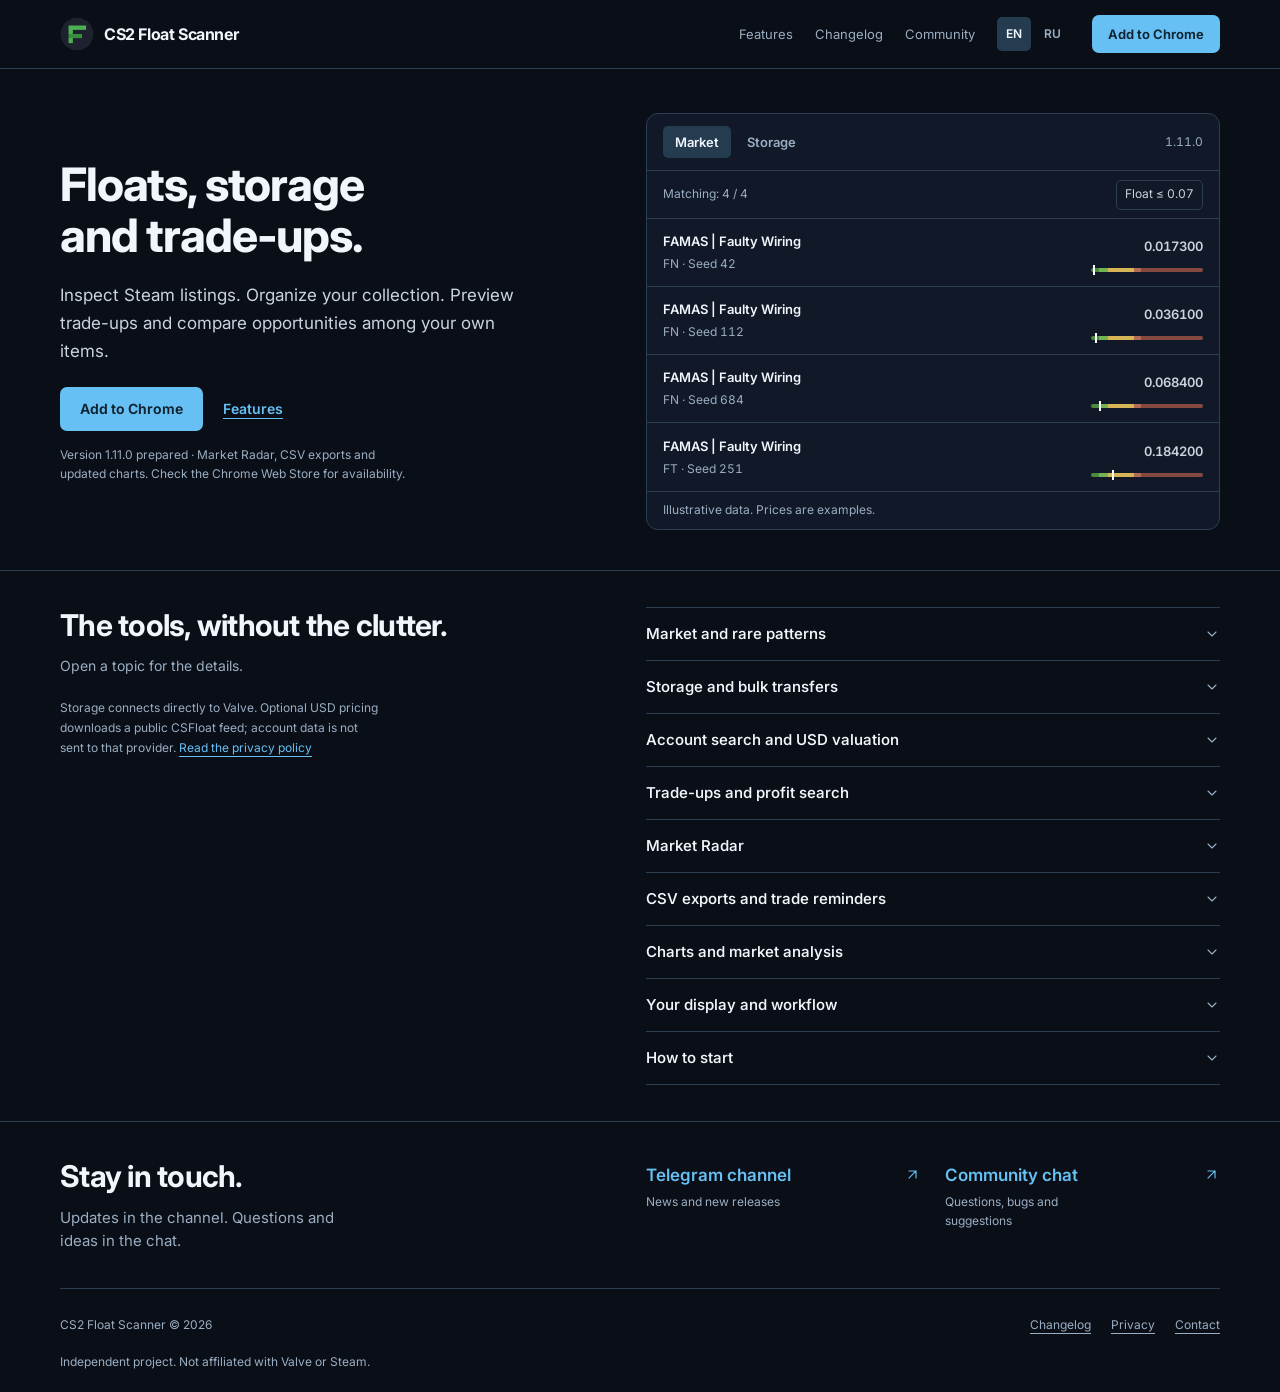
==== commit 5ee29e42: "Publish CS2 Float Scanner 1.11.0 site updates" ====
--- a/index.html
+++ b/index.html
@@ -1,7 +1,7 @@
-<!DOCTYPE html><html lang="en"><head><meta charset="utf-8"><meta name="viewport" content="width=device-width,initial-scale=1"><title>CS2 Float Scanner 1.10.0 — Market, Storage and Trade-ups</title><meta name="description" content="CS2 Float Scanner 1.10.0: Steam Market floats, QR Storage management, account search, CSFloat USD valuation and 5- or 10-item trade-up analysis."><link rel="canonical" href="https://cs2floatscanner.github.io/"><link rel="icon" href="icon48.png"><link rel="stylesheet" href="site.css?v=release-20261110"><script defer="" src="site.js?v=release-20261110"></script><script defer="" src="site-demo.js?v=release-20261110"></script><meta property="og:title" content="CS2 Float Scanner"><meta property="og:description" content="Steam Market floats, Storage management, USD valuation and trade-up analysis in Chrome."><meta property="og:image" content="https://cs2floatscanner.github.io/assets/icon128.png"></head><body><a class="skip" href="#main" data-i18n="skip">Skip to content</a><header class="nav"><div class="wrap nav-inner"><a class="brand" href="./"><img src="icon48.png" width="36" height="36" alt="">CS2 Float Scanner</a><nav class="nav-links" aria-label="Main navigation"><a class="nav-feature" href="#features" data-i18n="navFeatures">Features</a><a class="nav-feature" href="changelog.html" data-i18n="navChanges">Changelog</a><a class="nav-feature" href="#community" data-i18n="navCommunity">Community</a><div class="languages" aria-label="Language"><button type="button" data-language="en" aria-pressed="true">EN</button><button type="button" data-language="ru" aria-pressed="false">RU</button></div><a class="button" href="https://chromewebstore.google.com/detail/cs2-float-scanner/klnnekdaeiiakpipgkdhllhpbnllieig" data-i18n="install">Add to Chrome</a></nav></div></header><main id="main">
-<section class="wrap hero"><div class="hero-copy"><h1 data-i18n="heroTitle">Floats, storage<br>and trade-ups.</h1><p data-i18n="heroText">Inspect Steam listings. Organize your collection. Preview trade-ups and compare opportunities among your own items.</p><div class="hero-actions"><a class="button" href="https://chromewebstore.google.com/detail/cs2-float-scanner/klnnekdaeiiakpipgkdhllhpbnllieig" data-i18n="install">Add to Chrome</a><a class="text-link" href="#features" data-i18n="navFeatures">Features</a></div><p class="release-note" data-i18n="releaseStatus">Version 1.10.0 prepared · Check the Chrome Web Store for availability.</p></div>
-<div class="demo" id="demo"><div class="demo-top"><div class="demo-modes" role="group" data-demo-aria="demoModes"><button type="button" data-demo-mode="market" aria-pressed="true" data-i18n="demoMarket">Market</button><button type="button" data-demo-mode="storage" aria-pressed="false" data-i18n="demoStorage">Storage</button></div><span class="demo-state">1.10.0</span></div>
+<!DOCTYPE html><html lang="en"><head><meta charset="utf-8"><meta name="viewport" content="width=device-width,initial-scale=1"><title>CS2 Float Scanner 1.11.0 — Market, Storage and Trade-ups</title><meta name="description" content="CS2 Float Scanner 1.11.0 brings Steam Market Radar, inventory CSV, trade reminders, Fade percentages and updated charts to Steam listings and QR Storage tools."><link rel="canonical" href="https://cs2floatscanner.github.io/"><link rel="icon" href="icon48.png"><link rel="stylesheet" href="site.css?v=release-20261110"><script defer="" src="site.js?v=release-20261110"></script><script defer="" src="site-demo.js?v=release-20261110"></script><meta property="og:title" content="CS2 Float Scanner"><meta property="og:description" content="Steam Market floats, Storage management, USD valuation and trade-up analysis in Chrome."><meta property="og:image" content="https://cs2floatscanner.github.io/assets/icon128.png"></head><body><a class="skip" href="#main" data-i18n="skip">Skip to content</a><header class="nav"><div class="wrap nav-inner"><a class="brand" href="./"><img src="icon48.png" width="36" height="36" alt="">CS2 Float Scanner</a><nav class="nav-links" aria-label="Main navigation"><a class="nav-feature" href="#features" data-i18n="navFeatures">Features</a><a class="nav-feature" href="changelog.html" data-i18n="navChanges">Changelog</a><a class="nav-feature" href="#community" data-i18n="navCommunity">Community</a><div class="languages" aria-label="Language"><button type="button" data-language="en" aria-pressed="true">EN</button><button type="button" data-language="ru" aria-pressed="false">RU</button></div><a class="button" href="https://chromewebstore.google.com/detail/cs2-float-scanner/klnnekdaeiiakpipgkdhllhpbnllieig" data-i18n="install">Add to Chrome</a></nav></div></header><main id="main">
+<section class="wrap hero"><div class="hero-copy"><h1 data-i18n="heroTitle">Floats, storage<br>and trade-ups.</h1><p data-i18n="heroText">Inspect Steam listings. Organize your collection. Preview trade-ups and compare opportunities among your own items.</p><div class="hero-actions"><a class="button" href="https://chromewebstore.google.com/detail/cs2-float-scanner/klnnekdaeiiakpipgkdhllhpbnllieig" data-i18n="install">Add to Chrome</a><a class="text-link" href="#features" data-i18n="navFeatures">Features</a></div><p class="release-note" data-i18n="releaseStatus">Version 1.11.0 prepared · Market Radar, CSV exports and updated charts. Check the Chrome Web Store for availability.</p></div>
+<div class="demo" id="demo"><div class="demo-top"><div class="demo-modes" role="group" data-demo-aria="demoModes"><button type="button" data-demo-mode="market" aria-pressed="true" data-i18n="demoMarket">Market</button><button type="button" data-demo-mode="storage" aria-pressed="false" data-i18n="demoStorage">Storage</button></div><span class="demo-state">1.11.0</span></div>
 <div class="demo-market" data-demo-panel="market" data-demo-aria="demoMarketLabel"><div class="demo-toolbar"><span id="demo-found" aria-live="polite"></span><button type="button" id="demo-filter" aria-pressed="false" data-i18n="demoFilter">Float ≤ 0.07</button></div><div class="demo-item" data-example-float="0.017300"><div><strong>FAMAS | Faulty Wiring</strong><small>FN · Seed 42</small></div><div class="demo-float"><b>0.017300</b><span class="wear-track" aria-hidden="true"><i style="left:1.73%"></i></span></div></div><div class="demo-item" data-example-float="0.036100"><div><strong>FAMAS | Faulty Wiring</strong><small>FN · Seed 112</small></div><div class="demo-float"><b>0.036100</b><span class="wear-track" aria-hidden="true"><i style="left:3.61%"></i></span></div></div><div class="demo-item" data-example-float="0.068400"><div><strong>FAMAS | Faulty Wiring</strong><small>FN · Seed 684</small></div><div class="demo-float"><b>0.068400</b><span class="wear-track" aria-hidden="true"><i style="left:6.84%"></i></span></div></div><div class="demo-item" data-example-float="0.184200"><div><strong>FAMAS | Faulty Wiring</strong><small>FT · Seed 251</small></div><div class="demo-float"><b>0.184200</b><span class="wear-track" aria-hidden="true"><i style="left:18.42%"></i></span></div></div></div>
 <div class="demo-storage" data-demo-panel="storage" data-demo-aria="demoStorageLabel" hidden=""><div class="demo-toolbar"><span data-i18n="demoStorageHelp">Example USD quotes · 2% fee, rounded up per item.</span><button type="button" id="demo-reset" data-i18n="demoReset">Reset</button></div><div class="demo-item demo-case"><div><strong>Prisma 2 Case</strong><small data-i18n="demoQuantity">100 items</small></div><button class="demo-price" type="button" data-demo-price="first"></button></div><div class="demo-item demo-case"><div><strong>Prisma Case</strong><small data-i18n="demoQuantity">100 items</small></div><button class="demo-price" type="button" data-demo-price="second"></button></div><div class="demo-totals" role="status"><div><span data-i18n="demoBefore">Before fees</span><strong id="demo-gross">—</strong></div><div><span data-i18n="demoAfter">After fees</span><strong id="demo-net">—</strong></div><small id="demo-coverage"></small></div></div><div class="demo-foot" data-i18n="demoHint">Illustrative data. Prices are examples.</div></div></section>
-<section class="section" id="features"><div class="wrap feature-layout"><div><h2 data-i18n="featuresTitle">The tools, without the clutter.</h2><p class="muted" data-i18n="featuresText">Open a topic for the details.</p><p class="privacy-note" id="privacy"><span data-i18n="compactPrivacy">Storage connects directly to Valve. Optional USD pricing downloads a public CSFloat feed; account data is not sent to that provider.</span> <a href="privacy-policy.html" data-i18n="readPrivacy">Read the privacy policy</a></p></div><div class="feature-details"><details><summary><span data-i18n="compactMarket">Market and rare patterns</span><svg viewBox="0 0 24 24" aria-hidden="true"><path d="m6 9 6 6 6-6"></path></svg></summary><p data-i18n="compactMarketText">Float, Seed, sticker wear, charm patterns, rare tiers and alerts. Sort, filter and copy exact values. New and classic Steam Market support, including SIH replacement cards. Export a PNG with the exact listing’s available Steam image.</p></details><details id="storage"><summary><span data-i18n="compactStorage">Storage and bulk transfers</span><svg viewBox="0 0 24 24" aria-hidden="true"><path d="m6 9 6 6 6-6"></path></svg></summary><p data-i18n="compactStorageText">Steam Guard QR sign-in, bulk selection and confirmed transfers. Move items into, out of or between Storage Units. Rename a unit, or buy one through Steam with a separate payment confirmation and assign its name. Items listed for sale are marked and blocked from moves and crafting.</p></details><details id="account"><summary><span data-i18n="compactAccount">Account search and USD valuation</span><svg viewBox="0 0 24 24" aria-hidden="true"><path d="m6 9 6 6 6-6"></path></svg></summary><p data-i18n="compactAccountText">Search your inventory and all verified loaded Storage Units by name, float, pattern or ID. Reuse a shared CSFloat USD price list to estimate a unit, account or selection. See priced-item coverage and approximate proceeds after fees. Unread contents and missing prices stay unknown.</p></details><details id="craft"><summary><span data-i18n="compactCraft">Trade-ups and profit search</span><svg viewBox="0 0 24 24" aria-hidden="true"><path d="m6 9 6 6 6-6"></path></svg></summary><p data-i18n="compactCraftText">Build 10-skin or 5-Covert contracts from eligible items of matching rarity and StatTrak mode. Compare outcome odds, predicted float and wear, cost, expected value, ROI and profit chance after fees. Search owned items for the best found combinations. Craft only after a separate consumption confirmation; estimates never guarantee profit.</p></details><details><summary><span data-i18n="compactCharts">Charts and market analysis</span><svg viewBox="0 0 24 24" aria-hidden="true"><path d="m6 9 6 6 6-6"></path></svg></summary><p data-i18n="compactChartsText">Price history, technical indicators, price scenarios and buy-order estimates. Keep Steam Market analysis separate from CSFloat USD listing estimates. Quotes exclude float, sticker and pattern premiums; prices and outcomes are not guaranteed.</p></details><details><summary><span data-i18n="compactSettings">Your display and workflow</span><svg viewBox="0 0 24 24" aria-hidden="true"><path d="m6 9 6 6 6-6"></path></svg></summary><p data-i18n="compactSettingsText">Themes, float precision, compact rows, item images and filters. Streamer mode hides account identity, IDs and amounts while Storage Unit names stay visible. Scanner has ten languages; Storage and crafting use English or Russian.</p></details><details id="how"><summary><span data-i18n="compactStart">How to start</span><svg viewBox="0 0 24 24" aria-hidden="true"><path d="m6 9 6 6 6-6"></path></svg></summary><p data-i18n="compactStartText">Install from the Chrome Web Store and open a CS2 listing. For Storage, close CS2, open Storage in the extension and confirm the QR code with Steam Guard.</p></details></div></div></section>
+<section class="section" id="features"><div class="wrap feature-layout"><div><h2 data-i18n="featuresTitle">The tools, without the clutter.</h2><p class="muted" data-i18n="featuresText">Open a topic for the details.</p><p class="privacy-note" id="privacy"><span data-i18n="compactPrivacy">Storage connects directly to Valve. Optional USD pricing downloads a public CSFloat feed; account data is not sent to that provider.</span> <a href="privacy-policy.html" data-i18n="readPrivacy">Read the privacy policy</a></p></div><div class="feature-details"><details><summary><span data-i18n="compactMarket">Market and rare patterns</span><svg viewBox="0 0 24 24" aria-hidden="true"><path d="m6 9 6 6 6-6"></path></svg></summary><p data-i18n="compactMarketText">Inspect float, seed, stickers and charms. See Doppler and Gamma Doppler phases, Fade percentages for supported models, and known rare-pattern tiers. Sort and filter listings on the classic or new Steam Market, including SIH layouts, and export a PNG of an exact listing.</p></details><details id="storage"><summary><span data-i18n="compactStorage">Storage and bulk transfers</span><svg viewBox="0 0 24 24" aria-hidden="true"><path d="m6 9 6 6 6-6"></path></svg></summary><p data-i18n="compactStorageText">Steam Guard QR sign-in, bulk selection and confirmed transfers. Move items into, out of or between Storage Units. Rename a unit, or buy one through Steam with a separate payment confirmation and assign its name. Items listed for sale are marked and blocked from moves and crafting.</p></details><details id="account"><summary><span data-i18n="compactAccount">Account search and USD valuation</span><svg viewBox="0 0 24 24" aria-hidden="true"><path d="m6 9 6 6 6-6"></path></svg></summary><p data-i18n="compactAccountText">Search your inventory and all verified loaded Storage Units by name, float, pattern or ID. Reuse a shared CSFloat USD price list to estimate a unit, account or selection. See priced-item coverage and approximate proceeds after fees. Unread contents and missing prices stay unknown.</p></details><details id="craft"><summary><span data-i18n="compactCraft">Trade-ups and profit search</span><svg viewBox="0 0 24 24" aria-hidden="true"><path d="m6 9 6 6 6-6"></path></svg></summary><p data-i18n="compactCraftText">Build 10-skin or 5-Covert contracts from eligible items of matching rarity and StatTrak mode. Compare outcome odds, predicted float and wear, cost, expected value, ROI and profit chance after fees. Search owned items for the best found combinations. Craft only after a separate consumption confirmation; estimates never guarantee profit.</p></details><details id="radar"><summary><span data-i18n="compactRadar">Market Radar</span><svg viewBox="0 0 24 24" aria-hidden="true"><path d="m6 9 6 6 6-6"></path></svg></summary><p data-i18n="compactRadarText">Track exact Steam Market variants with entry targets and prices in USD or UAH. Compare the lowest ask, sales over 7 and 30 days, and changes in active Steam listings. Refresh on demand from an open Market tab.</p></details><details id="collection"><summary><span data-i18n="compactCollection">CSV exports and trade reminders</span><svg viewBox="0 0 24 24" aria-hidden="true"><path d="m6 9 6 6 6-6"></path></svg></summary><p data-i18n="compactCollectionText">Export inventory, Storage Units or selected items to Excel-compatible CSV. Choose individual items or grouped market variants and see how much of the account was read. See known trade-lock or trade-protection deadlines and set reminders from the Storage workspace.</p></details><details id="technical-analysis"><summary><span data-i18n="compactCharts">Charts and market analysis</span><svg viewBox="0 0 24 24" aria-hidden="true"><path d="m6 9 6 6 6-6"></path></svg></summary><p data-i18n="compactChartsText">See Steam bids, asks, spreads and sales volume, with support and resistance zones. Switch between price and volume, RSI and MACD, and forecast views. Unusual sale prices are marked on the chart and excluded from indicators and forecasts. Weekly activity compares two seven-day periods.</p></details><details><summary><span data-i18n="compactSettings">Your display and workflow</span><svg viewBox="0 0 24 24" aria-hidden="true"><path d="m6 9 6 6 6-6"></path></svg></summary><p data-i18n="compactSettingsText">Themes, float precision, compact rows, item images and filters. Streamer mode hides account identity, IDs and amounts while Storage Unit names stay visible. Scanner has ten languages; Storage and crafting use English or Russian.</p></details><details id="how"><summary><span data-i18n="compactStart">How to start</span><svg viewBox="0 0 24 24" aria-hidden="true"><path d="m6 9 6 6 6-6"></path></svg></summary><p data-i18n="compactStartText">Install from the Chrome Web Store and open a CS2 listing. For Storage, close CS2, open Storage in the extension and confirm the QR code with Steam Guard.</p></details></div></div></section>
 <section class="section" id="community"><div class="wrap community"><div><h2 data-i18n="communityTitle">Stay in touch.</h2><p data-i18n="communityText">Updates in the channel. Questions and ideas in the chat.</p></div><div class="community-links"><a href="https://t.me/CS2FloatScanner" target="_blank" rel="noopener noreferrer"><span><strong data-i18n="communityChannel">Telegram channel</strong><small data-i18n="communityChannelText">News and new releases</small></span><svg viewBox="0 0 24 24" aria-hidden="true"><path d="M7 17 17 7M7 7h10v10"></path></svg></a><a href="https://t.me/CS2FloatScanner_chat" target="_blank" rel="noopener noreferrer"><span><strong data-i18n="communityChat">Community chat</strong><small data-i18n="communityChatText">Questions, bugs and suggestions</small></span><svg viewBox="0 0 24 24" aria-hidden="true"><path d="M7 17 17 7M7 7h10v10"></path></svg></a></div></div></section></main><footer class="wrap footer"><span>CS2 Float Scanner © 2026</span><nav><a href="changelog.html" data-i18n="navChanges">Changelog</a><a href="privacy-policy.html" data-i18n="privacyLink">Privacy</a><a href="mailto:cs2floatscanner@gmail.com" data-i18n="contact">Contact</a></nav><small data-i18n="independent">Independent project. Not affiliated with Valve or Steam.</small></footer></body></html>
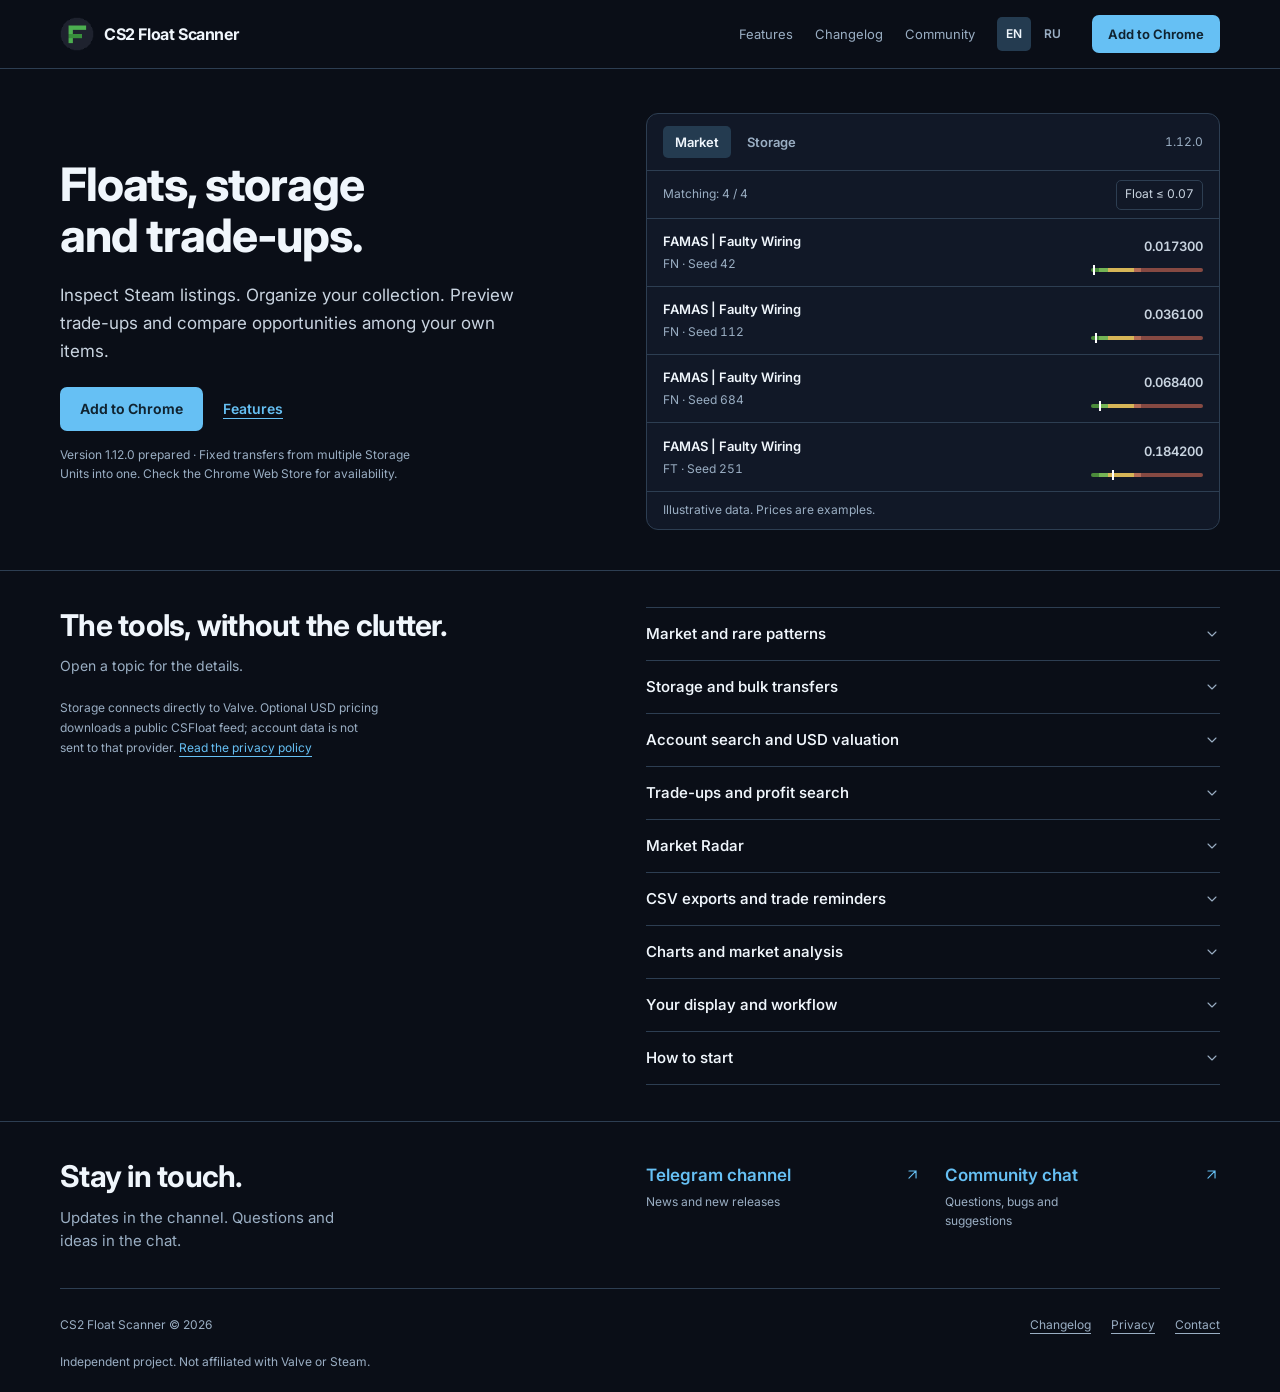
==== commit f88b97f0: "Publish 1.12.0 Storage transfer fix" ====
--- a/index.html
+++ b/index.html
@@ -1,6 +1,6 @@
-<!DOCTYPE html><html lang="en"><head><meta charset="utf-8"><meta name="viewport" content="width=device-width,initial-scale=1"><title>CS2 Float Scanner 1.11.0 — Market, Storage and Trade-ups</title><meta name="description" content="CS2 Float Scanner 1.11.0 brings Steam Market Radar, inventory CSV, trade reminders, Fade percentages and updated charts to Steam listings and QR Storage tools."><link rel="canonical" href="https://cs2floatscanner.github.io/"><link rel="icon" href="icon48.png"><link rel="stylesheet" href="site.css?v=release-20261110"><script defer="" src="site.js?v=release-20261110"></script><script defer="" src="site-demo.js?v=release-20261110"></script><meta property="og:title" content="CS2 Float Scanner"><meta property="og:description" content="Steam Market floats, Storage management, USD valuation and trade-up analysis in Chrome."><meta property="og:image" content="https://cs2floatscanner.github.io/assets/icon128.png"></head><body><a class="skip" href="#main" data-i18n="skip">Skip to content</a><header class="nav"><div class="wrap nav-inner"><a class="brand" href="./"><img src="icon48.png" width="36" height="36" alt="">CS2 Float Scanner</a><nav class="nav-links" aria-label="Main navigation"><a class="nav-feature" href="#features" data-i18n="navFeatures">Features</a><a class="nav-feature" href="changelog.html" data-i18n="navChanges">Changelog</a><a class="nav-feature" href="#community" data-i18n="navCommunity">Community</a><div class="languages" aria-label="Language"><button type="button" data-language="en" aria-pressed="true">EN</button><button type="button" data-language="ru" aria-pressed="false">RU</button></div><a class="button" href="https://chromewebstore.google.com/detail/cs2-float-scanner/klnnekdaeiiakpipgkdhllhpbnllieig" data-i18n="install">Add to Chrome</a></nav></div></header><main id="main">
-<section class="wrap hero"><div class="hero-copy"><h1 data-i18n="heroTitle">Floats, storage<br>and trade-ups.</h1><p data-i18n="heroText">Inspect Steam listings. Organize your collection. Preview trade-ups and compare opportunities among your own items.</p><div class="hero-actions"><a class="button" href="https://chromewebstore.google.com/detail/cs2-float-scanner/klnnekdaeiiakpipgkdhllhpbnllieig" data-i18n="install">Add to Chrome</a><a class="text-link" href="#features" data-i18n="navFeatures">Features</a></div><p class="release-note" data-i18n="releaseStatus">Version 1.11.0 prepared · Market Radar, CSV exports and updated charts. Check the Chrome Web Store for availability.</p></div>
-<div class="demo" id="demo"><div class="demo-top"><div class="demo-modes" role="group" data-demo-aria="demoModes"><button type="button" data-demo-mode="market" aria-pressed="true" data-i18n="demoMarket">Market</button><button type="button" data-demo-mode="storage" aria-pressed="false" data-i18n="demoStorage">Storage</button></div><span class="demo-state">1.11.0</span></div>
+<!DOCTYPE html><html lang="en"><head><meta charset="utf-8"><meta name="viewport" content="width=device-width,initial-scale=1"><title>CS2 Float Scanner 1.12.0 — Market Radar and Collection Tools</title><meta name="description" content="CS2 Float Scanner 1.12.0 includes Steam Market Radar, inventory CSV, trade reminders, Fade percentages and updated charts to Steam listings and QR Storage tools."><link rel="canonical" href="https://cs2floatscanner.github.io/"><link rel="icon" href="icon48.png"><link rel="stylesheet" href="site.css?v=release-20261110"><script defer="" src="site.js?v=release-20261117"></script><script defer="" src="site-demo.js?v=release-20261110"></script><meta property="og:title" content="CS2 Float Scanner"><meta property="og:description" content="Steam Market floats, Storage management, USD valuation and trade-up analysis in Chrome."><meta property="og:image" content="https://cs2floatscanner.github.io/assets/icon128.png"></head><body><a class="skip" href="#main" data-i18n="skip">Skip to content</a><header class="nav"><div class="wrap nav-inner"><a class="brand" href="./"><img src="icon48.png" width="36" height="36" alt="">CS2 Float Scanner</a><nav class="nav-links" aria-label="Main navigation"><a class="nav-feature" href="#features" data-i18n="navFeatures">Features</a><a class="nav-feature" href="changelog.html" data-i18n="navChanges">Changelog</a><a class="nav-feature" href="#community" data-i18n="navCommunity">Community</a><div class="languages" aria-label="Language"><button type="button" data-language="en" aria-pressed="true">EN</button><button type="button" data-language="ru" aria-pressed="false">RU</button></div><a class="button" href="https://chromewebstore.google.com/detail/cs2-float-scanner/klnnekdaeiiakpipgkdhllhpbnllieig" data-i18n="install">Add to Chrome</a></nav></div></header><main id="main">
+<section class="wrap hero"><div class="hero-copy"><h1 data-i18n="heroTitle">Floats, storage<br>and trade-ups.</h1><p data-i18n="heroText">Inspect Steam listings. Organize your collection. Preview trade-ups and compare opportunities among your own items.</p><div class="hero-actions"><a class="button" href="https://chromewebstore.google.com/detail/cs2-float-scanner/klnnekdaeiiakpipgkdhllhpbnllieig" data-i18n="install">Add to Chrome</a><a class="text-link" href="#features" data-i18n="navFeatures">Features</a></div><p class="release-note" data-i18n="releaseStatus">Version 1.12.0 prepared · Fixed transfers from multiple Storage Units into one. Check the Chrome Web Store for availability.</p></div>
+<div class="demo" id="demo"><div class="demo-top"><div class="demo-modes" role="group" data-demo-aria="demoModes"><button type="button" data-demo-mode="market" aria-pressed="true" data-i18n="demoMarket">Market</button><button type="button" data-demo-mode="storage" aria-pressed="false" data-i18n="demoStorage">Storage</button></div><span class="demo-state">1.12.0</span></div>
 <div class="demo-market" data-demo-panel="market" data-demo-aria="demoMarketLabel"><div class="demo-toolbar"><span id="demo-found" aria-live="polite"></span><button type="button" id="demo-filter" aria-pressed="false" data-i18n="demoFilter">Float ≤ 0.07</button></div><div class="demo-item" data-example-float="0.017300"><div><strong>FAMAS | Faulty Wiring</strong><small>FN · Seed 42</small></div><div class="demo-float"><b>0.017300</b><span class="wear-track" aria-hidden="true"><i style="left:1.73%"></i></span></div></div><div class="demo-item" data-example-float="0.036100"><div><strong>FAMAS | Faulty Wiring</strong><small>FN · Seed 112</small></div><div class="demo-float"><b>0.036100</b><span class="wear-track" aria-hidden="true"><i style="left:3.61%"></i></span></div></div><div class="demo-item" data-example-float="0.068400"><div><strong>FAMAS | Faulty Wiring</strong><small>FN · Seed 684</small></div><div class="demo-float"><b>0.068400</b><span class="wear-track" aria-hidden="true"><i style="left:6.84%"></i></span></div></div><div class="demo-item" data-example-float="0.184200"><div><strong>FAMAS | Faulty Wiring</strong><small>FT · Seed 251</small></div><div class="demo-float"><b>0.184200</b><span class="wear-track" aria-hidden="true"><i style="left:18.42%"></i></span></div></div></div>
 <div class="demo-storage" data-demo-panel="storage" data-demo-aria="demoStorageLabel" hidden=""><div class="demo-toolbar"><span data-i18n="demoStorageHelp">Example USD quotes · 2% fee, rounded up per item.</span><button type="button" id="demo-reset" data-i18n="demoReset">Reset</button></div><div class="demo-item demo-case"><div><strong>Prisma 2 Case</strong><small data-i18n="demoQuantity">100 items</small></div><button class="demo-price" type="button" data-demo-price="first"></button></div><div class="demo-item demo-case"><div><strong>Prisma Case</strong><small data-i18n="demoQuantity">100 items</small></div><button class="demo-price" type="button" data-demo-price="second"></button></div><div class="demo-totals" role="status"><div><span data-i18n="demoBefore">Before fees</span><strong id="demo-gross">—</strong></div><div><span data-i18n="demoAfter">After fees</span><strong id="demo-net">—</strong></div><small id="demo-coverage"></small></div></div><div class="demo-foot" data-i18n="demoHint">Illustrative data. Prices are examples.</div></div></section>
 <section class="section" id="features"><div class="wrap feature-layout"><div><h2 data-i18n="featuresTitle">The tools, without the clutter.</h2><p class="muted" data-i18n="featuresText">Open a topic for the details.</p><p class="privacy-note" id="privacy"><span data-i18n="compactPrivacy">Storage connects directly to Valve. Optional USD pricing downloads a public CSFloat feed; account data is not sent to that provider.</span> <a href="privacy-policy.html" data-i18n="readPrivacy">Read the privacy policy</a></p></div><div class="feature-details"><details><summary><span data-i18n="compactMarket">Market and rare patterns</span><svg viewBox="0 0 24 24" aria-hidden="true"><path d="m6 9 6 6 6-6"></path></svg></summary><p data-i18n="compactMarketText">Inspect float, seed, stickers and charms. See Doppler and Gamma Doppler phases, Fade percentages for supported models, and known rare-pattern tiers. Sort and filter listings on the classic or new Steam Market, including SIH layouts, and export a PNG of an exact listing.</p></details><details id="storage"><summary><span data-i18n="compactStorage">Storage and bulk transfers</span><svg viewBox="0 0 24 24" aria-hidden="true"><path d="m6 9 6 6 6-6"></path></svg></summary><p data-i18n="compactStorageText">Steam Guard QR sign-in, bulk selection and confirmed transfers. Move items into, out of or between Storage Units. Rename a unit, or buy one through Steam with a separate payment confirmation and assign its name. Items listed for sale are marked and blocked from moves and crafting.</p></details><details id="account"><summary><span data-i18n="compactAccount">Account search and USD valuation</span><svg viewBox="0 0 24 24" aria-hidden="true"><path d="m6 9 6 6 6-6"></path></svg></summary><p data-i18n="compactAccountText">Search your inventory and all verified loaded Storage Units by name, float, pattern or ID. Reuse a shared CSFloat USD price list to estimate a unit, account or selection. See priced-item coverage and approximate proceeds after fees. Unread contents and missing prices stay unknown.</p></details><details id="craft"><summary><span data-i18n="compactCraft">Trade-ups and profit search</span><svg viewBox="0 0 24 24" aria-hidden="true"><path d="m6 9 6 6 6-6"></path></svg></summary><p data-i18n="compactCraftText">Build 10-skin or 5-Covert contracts from eligible items of matching rarity and StatTrak mode. Compare outcome odds, predicted float and wear, cost, expected value, ROI and profit chance after fees. Search owned items for the best found combinations. Craft only after a separate consumption confirmation; estimates never guarantee profit.</p></details><details id="radar"><summary><span data-i18n="compactRadar">Market Radar</span><svg viewBox="0 0 24 24" aria-hidden="true"><path d="m6 9 6 6 6-6"></path></svg></summary><p data-i18n="compactRadarText">Track exact Steam Market variants with entry targets and prices in USD or UAH. Compare the lowest ask, sales over 7 and 30 days, and changes in active Steam listings. Refresh on demand from an open Market tab.</p></details><details id="collection"><summary><span data-i18n="compactCollection">CSV exports and trade reminders</span><svg viewBox="0 0 24 24" aria-hidden="true"><path d="m6 9 6 6 6-6"></path></svg></summary><p data-i18n="compactCollectionText">Export inventory, Storage Units or selected items to Excel-compatible CSV. Choose individual items or grouped market variants and see how much of the account was read. See known trade-lock or trade-protection deadlines and set reminders from the Storage workspace.</p></details><details id="technical-analysis"><summary><span data-i18n="compactCharts">Charts and market analysis</span><svg viewBox="0 0 24 24" aria-hidden="true"><path d="m6 9 6 6 6-6"></path></svg></summary><p data-i18n="compactChartsText">See Steam bids, asks, spreads and sales volume, with support and resistance zones. Switch between price and volume, RSI and MACD, and forecast views. Unusual sale prices are marked on the chart and excluded from indicators and forecasts. Weekly activity compares two seven-day periods.</p></details><details><summary><span data-i18n="compactSettings">Your display and workflow</span><svg viewBox="0 0 24 24" aria-hidden="true"><path d="m6 9 6 6 6-6"></path></svg></summary><p data-i18n="compactSettingsText">Themes, float precision, compact rows, item images and filters. Streamer mode hides account identity, IDs and amounts while Storage Unit names stay visible. Scanner has ten languages; Storage and crafting use English or Russian.</p></details><details id="how"><summary><span data-i18n="compactStart">How to start</span><svg viewBox="0 0 24 24" aria-hidden="true"><path d="m6 9 6 6 6-6"></path></svg></summary><p data-i18n="compactStartText">Install from the Chrome Web Store and open a CS2 listing. For Storage, close CS2, open Storage in the extension and confirm the QR code with Steam Guard.</p></details></div></div></section>
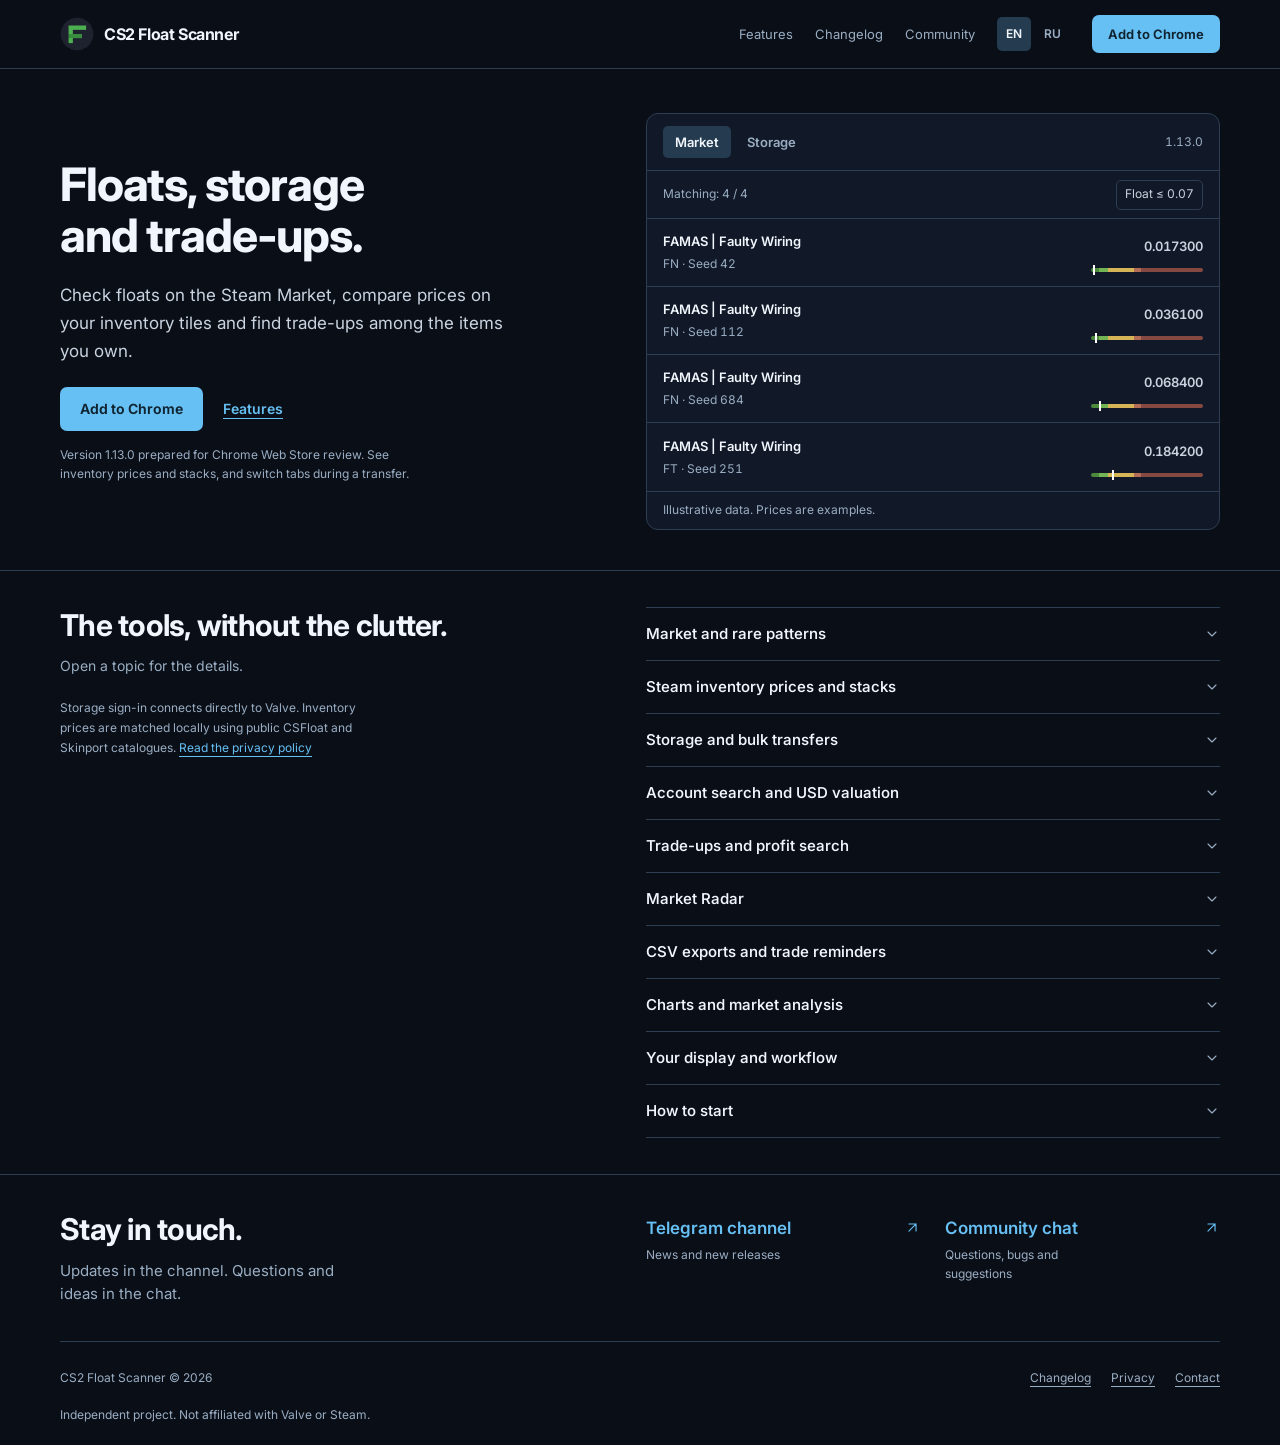
==== commit 523d5d6f: "Publish CS2 Float Scanner 1.13.0 site and privacy updates" ====
--- a/index.html
+++ b/index.html
@@ -1,7 +1,7 @@
-<!DOCTYPE html><html lang="en"><head><meta charset="utf-8"><meta name="viewport" content="width=device-width,initial-scale=1"><title>CS2 Float Scanner 1.12.0 — Market Radar and Collection Tools</title><meta name="description" content="CS2 Float Scanner 1.12.0 includes Steam Market Radar, inventory CSV, trade reminders, Fade percentages and updated charts to Steam listings and QR Storage tools."><link rel="canonical" href="https://cs2floatscanner.github.io/"><link rel="icon" href="icon48.png"><link rel="stylesheet" href="site.css?v=release-20261110"><script defer="" src="site.js?v=release-20261117"></script><script defer="" src="site-demo.js?v=release-20261110"></script><meta property="og:title" content="CS2 Float Scanner"><meta property="og:description" content="Steam Market floats, Storage management, USD valuation and trade-up analysis in Chrome."><meta property="og:image" content="https://cs2floatscanner.github.io/assets/icon128.png"></head><body><a class="skip" href="#main" data-i18n="skip">Skip to content</a><header class="nav"><div class="wrap nav-inner"><a class="brand" href="./"><img src="icon48.png" width="36" height="36" alt="">CS2 Float Scanner</a><nav class="nav-links" aria-label="Main navigation"><a class="nav-feature" href="#features" data-i18n="navFeatures">Features</a><a class="nav-feature" href="changelog.html" data-i18n="navChanges">Changelog</a><a class="nav-feature" href="#community" data-i18n="navCommunity">Community</a><div class="languages" aria-label="Language"><button type="button" data-language="en" aria-pressed="true">EN</button><button type="button" data-language="ru" aria-pressed="false">RU</button></div><a class="button" href="https://chromewebstore.google.com/detail/cs2-float-scanner/klnnekdaeiiakpipgkdhllhpbnllieig" data-i18n="install">Add to Chrome</a></nav></div></header><main id="main">
-<section class="wrap hero"><div class="hero-copy"><h1 data-i18n="heroTitle">Floats, storage<br>and trade-ups.</h1><p data-i18n="heroText">Inspect Steam listings. Organize your collection. Preview trade-ups and compare opportunities among your own items.</p><div class="hero-actions"><a class="button" href="https://chromewebstore.google.com/detail/cs2-float-scanner/klnnekdaeiiakpipgkdhllhpbnllieig" data-i18n="install">Add to Chrome</a><a class="text-link" href="#features" data-i18n="navFeatures">Features</a></div><p class="release-note" data-i18n="releaseStatus">Version 1.12.0 prepared · Fixed transfers from multiple Storage Units into one. Check the Chrome Web Store for availability.</p></div>
-<div class="demo" id="demo"><div class="demo-top"><div class="demo-modes" role="group" data-demo-aria="demoModes"><button type="button" data-demo-mode="market" aria-pressed="true" data-i18n="demoMarket">Market</button><button type="button" data-demo-mode="storage" aria-pressed="false" data-i18n="demoStorage">Storage</button></div><span class="demo-state">1.12.0</span></div>
+<!DOCTYPE html><html lang="en"><head><meta charset="utf-8"><meta name="viewport" content="width=device-width,initial-scale=1"><title>CS2 Float Scanner 1.13.0 — Steam inventory prices and stacks</title><meta name="description" content="View CSFloat or Skinport prices on Steam inventory tiles, compare stacked copies, and transfer items between CS2 Storage Units while using another tab."><link rel="canonical" href="https://cs2floatscanner.github.io/"><link rel="icon" href="icon48.png"><link rel="stylesheet" href="site.css?v=release-20261110"><script defer="" src="site.js?v=release-20261119"></script><script defer="" src="site-demo.js?v=release-20261110"></script><meta property="og:title" content="CS2 Float Scanner"><meta property="og:description" content="Steam Market floats, Storage management, USD valuation and trade-up analysis in Chrome."><meta property="og:image" content="https://cs2floatscanner.github.io/assets/icon128.png"></head><body><a class="skip" href="#main" data-i18n="skip">Skip to content</a><header class="nav"><div class="wrap nav-inner"><a class="brand" href="./"><img src="icon48.png" width="36" height="36" alt="">CS2 Float Scanner</a><nav class="nav-links" aria-label="Main navigation"><a class="nav-feature" href="#features" data-i18n="navFeatures">Features</a><a class="nav-feature" href="changelog.html" data-i18n="navChanges">Changelog</a><a class="nav-feature" href="#community" data-i18n="navCommunity">Community</a><div class="languages" aria-label="Language"><button type="button" data-language="en" aria-pressed="true">EN</button><button type="button" data-language="ru" aria-pressed="false">RU</button></div><a class="button" href="https://chromewebstore.google.com/detail/cs2-float-scanner/klnnekdaeiiakpipgkdhllhpbnllieig" data-i18n="install">Add to Chrome</a></nav></div></header><main id="main">
+<section class="wrap hero"><div class="hero-copy"><h1 data-i18n="heroTitle">Floats, storage<br>and trade-ups.</h1><p data-i18n="heroText">Check floats on the Steam Market, compare prices on your inventory tiles and find trade-ups among the items you own.</p><div class="hero-actions"><a class="button" href="https://chromewebstore.google.com/detail/cs2-float-scanner/klnnekdaeiiakpipgkdhllhpbnllieig" data-i18n="install">Add to Chrome</a><a class="text-link" href="#features" data-i18n="navFeatures">Features</a></div><p class="release-note" data-i18n="releaseStatus">Version 1.13.0 prepared for Chrome Web Store review. See inventory prices and stacks, and switch tabs during a transfer.</p></div>
+<div class="demo" id="demo"><div class="demo-top"><div class="demo-modes" role="group" data-demo-aria="demoModes"><button type="button" data-demo-mode="market" aria-pressed="true" data-i18n="demoMarket">Market</button><button type="button" data-demo-mode="storage" aria-pressed="false" data-i18n="demoStorage">Storage</button></div><span class="demo-state">1.13.0</span></div>
 <div class="demo-market" data-demo-panel="market" data-demo-aria="demoMarketLabel"><div class="demo-toolbar"><span id="demo-found" aria-live="polite"></span><button type="button" id="demo-filter" aria-pressed="false" data-i18n="demoFilter">Float ≤ 0.07</button></div><div class="demo-item" data-example-float="0.017300"><div><strong>FAMAS | Faulty Wiring</strong><small>FN · Seed 42</small></div><div class="demo-float"><b>0.017300</b><span class="wear-track" aria-hidden="true"><i style="left:1.73%"></i></span></div></div><div class="demo-item" data-example-float="0.036100"><div><strong>FAMAS | Faulty Wiring</strong><small>FN · Seed 112</small></div><div class="demo-float"><b>0.036100</b><span class="wear-track" aria-hidden="true"><i style="left:3.61%"></i></span></div></div><div class="demo-item" data-example-float="0.068400"><div><strong>FAMAS | Faulty Wiring</strong><small>FN · Seed 684</small></div><div class="demo-float"><b>0.068400</b><span class="wear-track" aria-hidden="true"><i style="left:6.84%"></i></span></div></div><div class="demo-item" data-example-float="0.184200"><div><strong>FAMAS | Faulty Wiring</strong><small>FT · Seed 251</small></div><div class="demo-float"><b>0.184200</b><span class="wear-track" aria-hidden="true"><i style="left:18.42%"></i></span></div></div></div>
 <div class="demo-storage" data-demo-panel="storage" data-demo-aria="demoStorageLabel" hidden=""><div class="demo-toolbar"><span data-i18n="demoStorageHelp">Example USD quotes · 2% fee, rounded up per item.</span><button type="button" id="demo-reset" data-i18n="demoReset">Reset</button></div><div class="demo-item demo-case"><div><strong>Prisma 2 Case</strong><small data-i18n="demoQuantity">100 items</small></div><button class="demo-price" type="button" data-demo-price="first"></button></div><div class="demo-item demo-case"><div><strong>Prisma Case</strong><small data-i18n="demoQuantity">100 items</small></div><button class="demo-price" type="button" data-demo-price="second"></button></div><div class="demo-totals" role="status"><div><span data-i18n="demoBefore">Before fees</span><strong id="demo-gross">—</strong></div><div><span data-i18n="demoAfter">After fees</span><strong id="demo-net">—</strong></div><small id="demo-coverage"></small></div></div><div class="demo-foot" data-i18n="demoHint">Illustrative data. Prices are examples.</div></div></section>
-<section class="section" id="features"><div class="wrap feature-layout"><div><h2 data-i18n="featuresTitle">The tools, without the clutter.</h2><p class="muted" data-i18n="featuresText">Open a topic for the details.</p><p class="privacy-note" id="privacy"><span data-i18n="compactPrivacy">Storage connects directly to Valve. Optional USD pricing downloads a public CSFloat feed; account data is not sent to that provider.</span> <a href="privacy-policy.html" data-i18n="readPrivacy">Read the privacy policy</a></p></div><div class="feature-details"><details><summary><span data-i18n="compactMarket">Market and rare patterns</span><svg viewBox="0 0 24 24" aria-hidden="true"><path d="m6 9 6 6 6-6"></path></svg></summary><p data-i18n="compactMarketText">Inspect float, seed, stickers and charms. See Doppler and Gamma Doppler phases, Fade percentages for supported models, and known rare-pattern tiers. Sort and filter listings on the classic or new Steam Market, including SIH layouts, and export a PNG of an exact listing.</p></details><details id="storage"><summary><span data-i18n="compactStorage">Storage and bulk transfers</span><svg viewBox="0 0 24 24" aria-hidden="true"><path d="m6 9 6 6 6-6"></path></svg></summary><p data-i18n="compactStorageText">Steam Guard QR sign-in, bulk selection and confirmed transfers. Move items into, out of or between Storage Units. Rename a unit, or buy one through Steam with a separate payment confirmation and assign its name. Items listed for sale are marked and blocked from moves and crafting.</p></details><details id="account"><summary><span data-i18n="compactAccount">Account search and USD valuation</span><svg viewBox="0 0 24 24" aria-hidden="true"><path d="m6 9 6 6 6-6"></path></svg></summary><p data-i18n="compactAccountText">Search your inventory and all verified loaded Storage Units by name, float, pattern or ID. Reuse a shared CSFloat USD price list to estimate a unit, account or selection. See priced-item coverage and approximate proceeds after fees. Unread contents and missing prices stay unknown.</p></details><details id="craft"><summary><span data-i18n="compactCraft">Trade-ups and profit search</span><svg viewBox="0 0 24 24" aria-hidden="true"><path d="m6 9 6 6 6-6"></path></svg></summary><p data-i18n="compactCraftText">Build 10-skin or 5-Covert contracts from eligible items of matching rarity and StatTrak mode. Compare outcome odds, predicted float and wear, cost, expected value, ROI and profit chance after fees. Search owned items for the best found combinations. Craft only after a separate consumption confirmation; estimates never guarantee profit.</p></details><details id="radar"><summary><span data-i18n="compactRadar">Market Radar</span><svg viewBox="0 0 24 24" aria-hidden="true"><path d="m6 9 6 6 6-6"></path></svg></summary><p data-i18n="compactRadarText">Track exact Steam Market variants with entry targets and prices in USD or UAH. Compare the lowest ask, sales over 7 and 30 days, and changes in active Steam listings. Refresh on demand from an open Market tab.</p></details><details id="collection"><summary><span data-i18n="compactCollection">CSV exports and trade reminders</span><svg viewBox="0 0 24 24" aria-hidden="true"><path d="m6 9 6 6 6-6"></path></svg></summary><p data-i18n="compactCollectionText">Export inventory, Storage Units or selected items to Excel-compatible CSV. Choose individual items or grouped market variants and see how much of the account was read. See known trade-lock or trade-protection deadlines and set reminders from the Storage workspace.</p></details><details id="technical-analysis"><summary><span data-i18n="compactCharts">Charts and market analysis</span><svg viewBox="0 0 24 24" aria-hidden="true"><path d="m6 9 6 6 6-6"></path></svg></summary><p data-i18n="compactChartsText">See Steam bids, asks, spreads and sales volume, with support and resistance zones. Switch between price and volume, RSI and MACD, and forecast views. Unusual sale prices are marked on the chart and excluded from indicators and forecasts. Weekly activity compares two seven-day periods.</p></details><details><summary><span data-i18n="compactSettings">Your display and workflow</span><svg viewBox="0 0 24 24" aria-hidden="true"><path d="m6 9 6 6 6-6"></path></svg></summary><p data-i18n="compactSettingsText">Themes, float precision, compact rows, item images and filters. Streamer mode hides account identity, IDs and amounts while Storage Unit names stay visible. Scanner has ten languages; Storage and crafting use English or Russian.</p></details><details id="how"><summary><span data-i18n="compactStart">How to start</span><svg viewBox="0 0 24 24" aria-hidden="true"><path d="m6 9 6 6 6-6"></path></svg></summary><p data-i18n="compactStartText">Install from the Chrome Web Store and open a CS2 listing. For Storage, close CS2, open Storage in the extension and confirm the QR code with Steam Guard.</p></details></div></div></section>
+<section class="section" id="features"><div class="wrap feature-layout"><div><h2 data-i18n="featuresTitle">The tools, without the clutter.</h2><p class="muted" data-i18n="featuresText">Open a topic for the details.</p><p class="privacy-note" id="privacy"><span data-i18n="compactPrivacy">Storage sign-in connects directly to Valve. Inventory prices are matched locally using public CSFloat and Skinport catalogues.</span> <a href="privacy-policy.html" data-i18n="readPrivacy">Read the privacy policy</a></p></div><div class="feature-details"><details><summary><span data-i18n="compactMarket">Market and rare patterns</span><svg viewBox="0 0 24 24" aria-hidden="true"><path d="m6 9 6 6 6-6"></path></svg></summary><p data-i18n="compactMarketText">Inspect float, seed, stickers and charms. See Doppler and Gamma Doppler phases, Fade percentages for supported models, and known rare-pattern tiers. Sort and filter listings on the classic or new Steam Market, including SIH layouts, and export a PNG of an exact listing.</p></details><details id="inventory"><summary><span data-i18n="compactInventory">Steam inventory prices and stacks</span><svg viewBox="0 0 24 24" aria-hidden="true"><path d="m6 9 6 6 6-6"></path></svg></summary><p data-i18n="compactInventoryText">Choose Grid or Stacks above your Steam inventory. Open a stack to compare copies of the same market variant. Choose CSFloat or Skinport for the USD price on every tile and the unit price on each stack. Sorting is optional and has its own price source. SIH’s existing groups are supported.</p></details><details id="storage"><summary><span data-i18n="compactStorage">Storage and bulk transfers</span><svg viewBox="0 0 24 24" aria-hidden="true"><path d="m6 9 6 6 6-6"></path></svg></summary><p data-i18n="compactStorageText">Move selected items into, out of or between Storage Units. After you confirm a transfer you can switch tabs. Keep the Storage tab open to receive confirmations. You can also rename units or buy a new one with separate payment confirmation. Items listed for sale are marked and excluded from transfers and crafting.</p></details><details id="account"><summary><span data-i18n="compactAccount">Account search and USD valuation</span><svg viewBox="0 0 24 24" aria-hidden="true"><path d="m6 9 6 6 6-6"></path></svg></summary><p data-i18n="compactAccountText">Search by market name, wear, collection, float, pattern or ID across your inventory and verified Storage Units. Choose CSFloat or Skinport USD estimates, or separate Steam quotes. Coverage shows which items contributed to each total.</p></details><details id="craft"><summary><span data-i18n="compactCraft">Trade-ups and profit search</span><svg viewBox="0 0 24 24" aria-hidden="true"><path d="m6 9 6 6 6-6"></path></svg></summary><p data-i18n="compactCraftText">Build 10-skin or 5-Covert contracts from eligible items of matching rarity and StatTrak mode. Compare outcome odds, predicted float and wear, cost, expected value, ROI and profit chance after fees. Search owned items for the best found combinations. Craft only after a separate consumption confirmation; estimates never guarantee profit.</p></details><details id="radar"><summary><span data-i18n="compactRadar">Market Radar</span><svg viewBox="0 0 24 24" aria-hidden="true"><path d="m6 9 6 6 6-6"></path></svg></summary><p data-i18n="compactRadarText">Track exact Steam Market variants with entry targets and prices in USD or UAH. Compare the lowest ask, sales over 7 and 30 days, and changes in active Steam listings. Refresh on demand from an open Market tab.</p></details><details id="collection"><summary><span data-i18n="compactCollection">CSV exports and trade reminders</span><svg viewBox="0 0 24 24" aria-hidden="true"><path d="m6 9 6 6 6-6"></path></svg></summary><p data-i18n="compactCollectionText">Export inventory, Storage Units or selected items to Excel-compatible CSV. Choose individual items or grouped market variants and see how much of the account was read. See known trade-lock or trade-protection deadlines and set reminders from the Storage workspace.</p></details><details id="technical-analysis"><summary><span data-i18n="compactCharts">Charts and market analysis</span><svg viewBox="0 0 24 24" aria-hidden="true"><path d="m6 9 6 6 6-6"></path></svg></summary><p data-i18n="compactChartsText">See Steam bids, asks, spreads and sales volume, with support and resistance zones. Switch between price and volume, RSI and MACD, and forecast views. Unusual sale prices are marked on the chart and excluded from indicators and forecasts. Weekly activity compares two seven-day periods.</p></details><details><summary><span data-i18n="compactSettings">Your display and workflow</span><svg viewBox="0 0 24 24" aria-hidden="true"><path d="m6 9 6 6 6-6"></path></svg></summary><p data-i18n="compactSettingsText">Themes, float precision, compact rows, item images and filters. Streamer mode hides account identity, IDs and amounts while Storage Unit names stay visible. Scanner has ten languages; Storage and crafting use English or Russian.</p></details><details id="how"><summary><span data-i18n="compactStart">How to start</span><svg viewBox="0 0 24 24" aria-hidden="true"><path d="m6 9 6 6 6-6"></path></svg></summary><p data-i18n="compactStartText">Open a CS2 listing or inventory after installing the extension. To manage Storage Units, close CS2 and sign in by QR or with your Steam account name and password. Complete Steam Guard if requested. Choose Remember sign-in to reopen a valid session after Chrome restarts.</p></details></div></div></section>
 <section class="section" id="community"><div class="wrap community"><div><h2 data-i18n="communityTitle">Stay in touch.</h2><p data-i18n="communityText">Updates in the channel. Questions and ideas in the chat.</p></div><div class="community-links"><a href="https://t.me/CS2FloatScanner" target="_blank" rel="noopener noreferrer"><span><strong data-i18n="communityChannel">Telegram channel</strong><small data-i18n="communityChannelText">News and new releases</small></span><svg viewBox="0 0 24 24" aria-hidden="true"><path d="M7 17 17 7M7 7h10v10"></path></svg></a><a href="https://t.me/CS2FloatScanner_chat" target="_blank" rel="noopener noreferrer"><span><strong data-i18n="communityChat">Community chat</strong><small data-i18n="communityChatText">Questions, bugs and suggestions</small></span><svg viewBox="0 0 24 24" aria-hidden="true"><path d="M7 17 17 7M7 7h10v10"></path></svg></a></div></div></section></main><footer class="wrap footer"><span>CS2 Float Scanner © 2026</span><nav><a href="changelog.html" data-i18n="navChanges">Changelog</a><a href="privacy-policy.html" data-i18n="privacyLink">Privacy</a><a href="mailto:cs2floatscanner@gmail.com" data-i18n="contact">Contact</a></nav><small data-i18n="independent">Independent project. Not affiliated with Valve or Steam.</small></footer></body></html>
